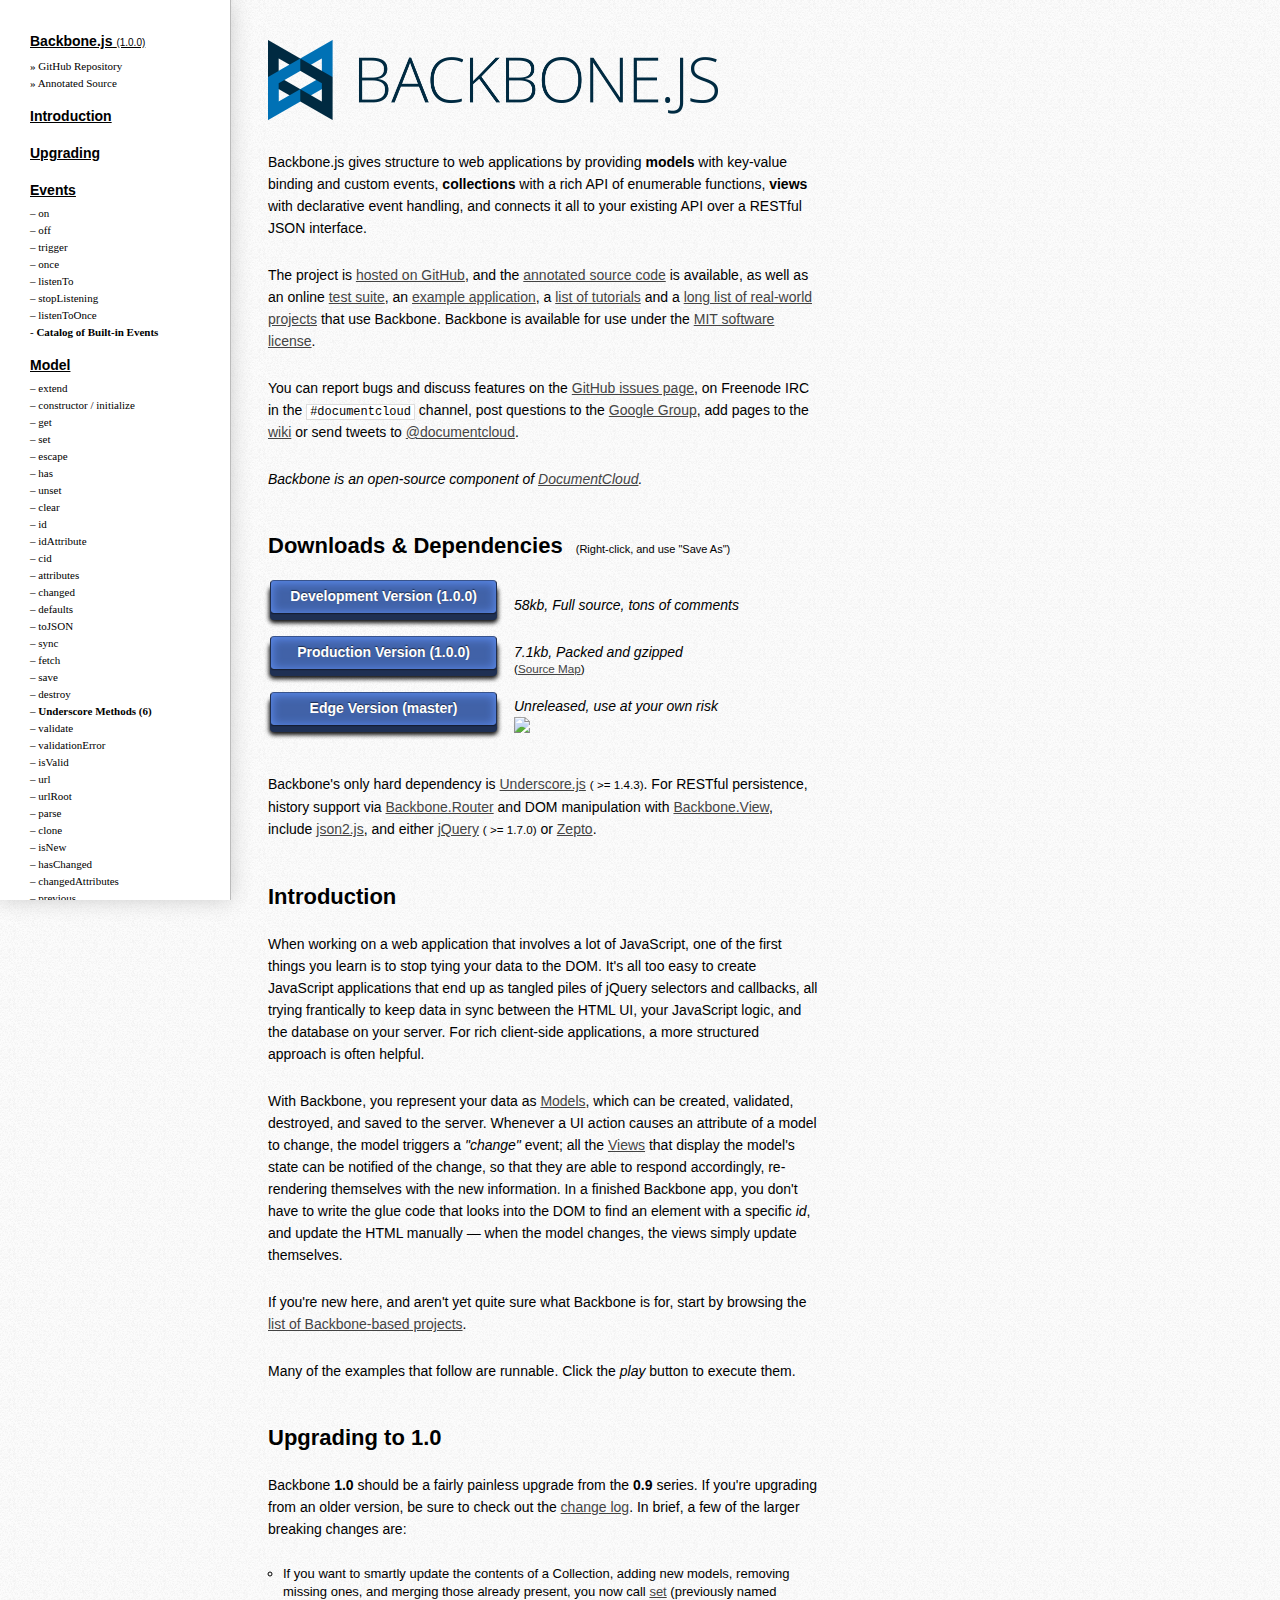
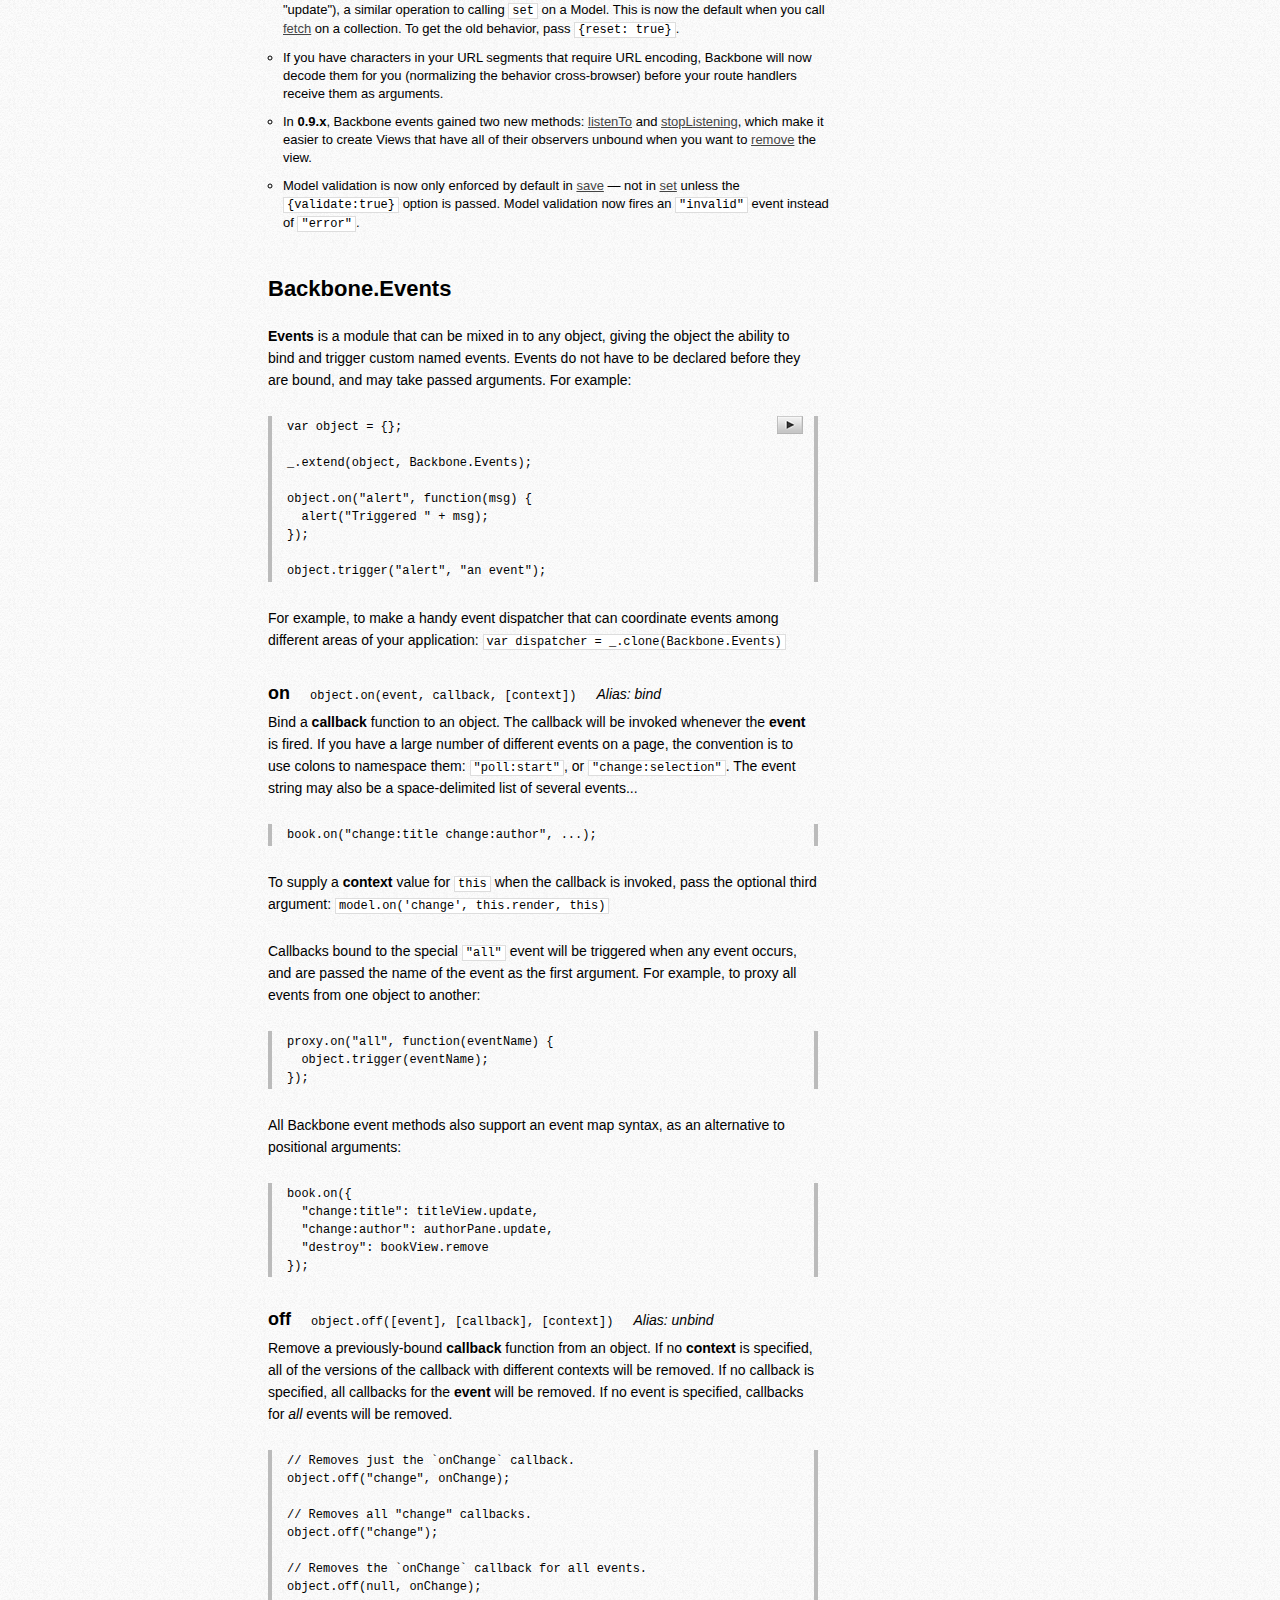
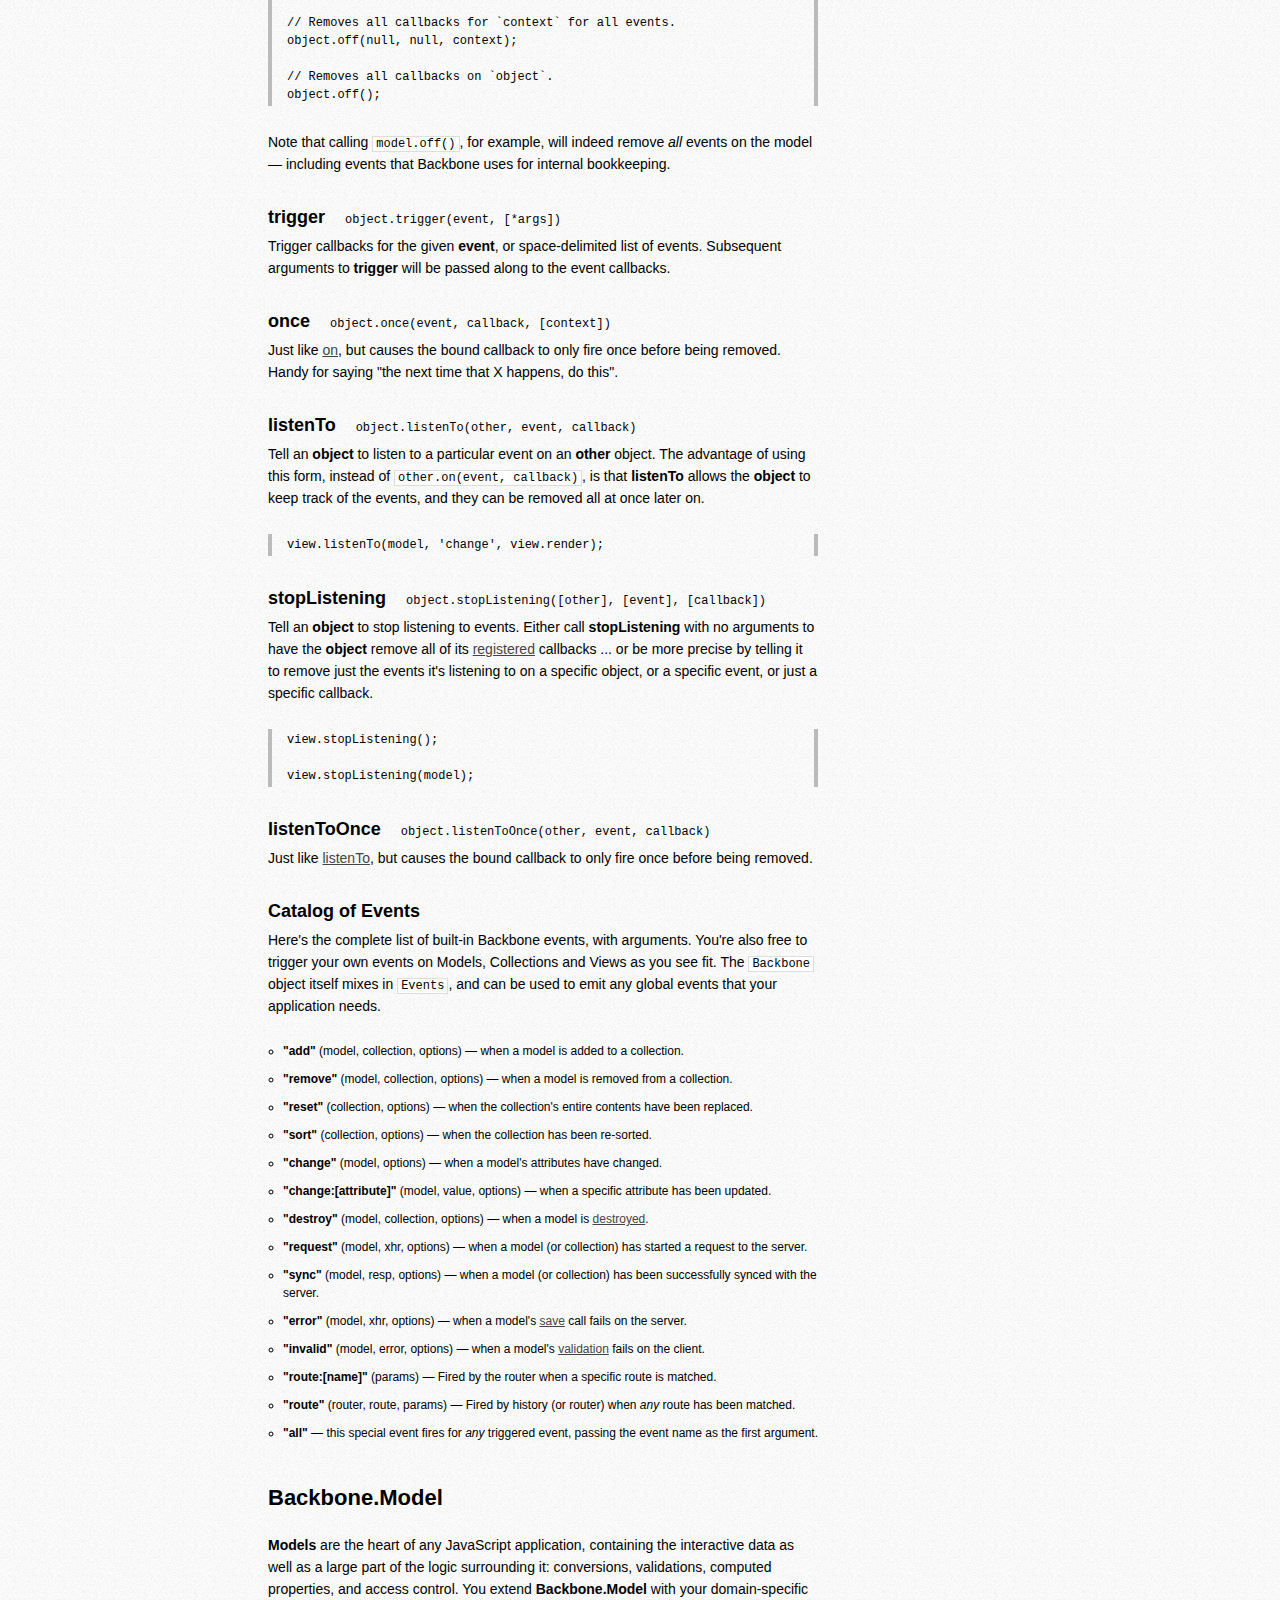
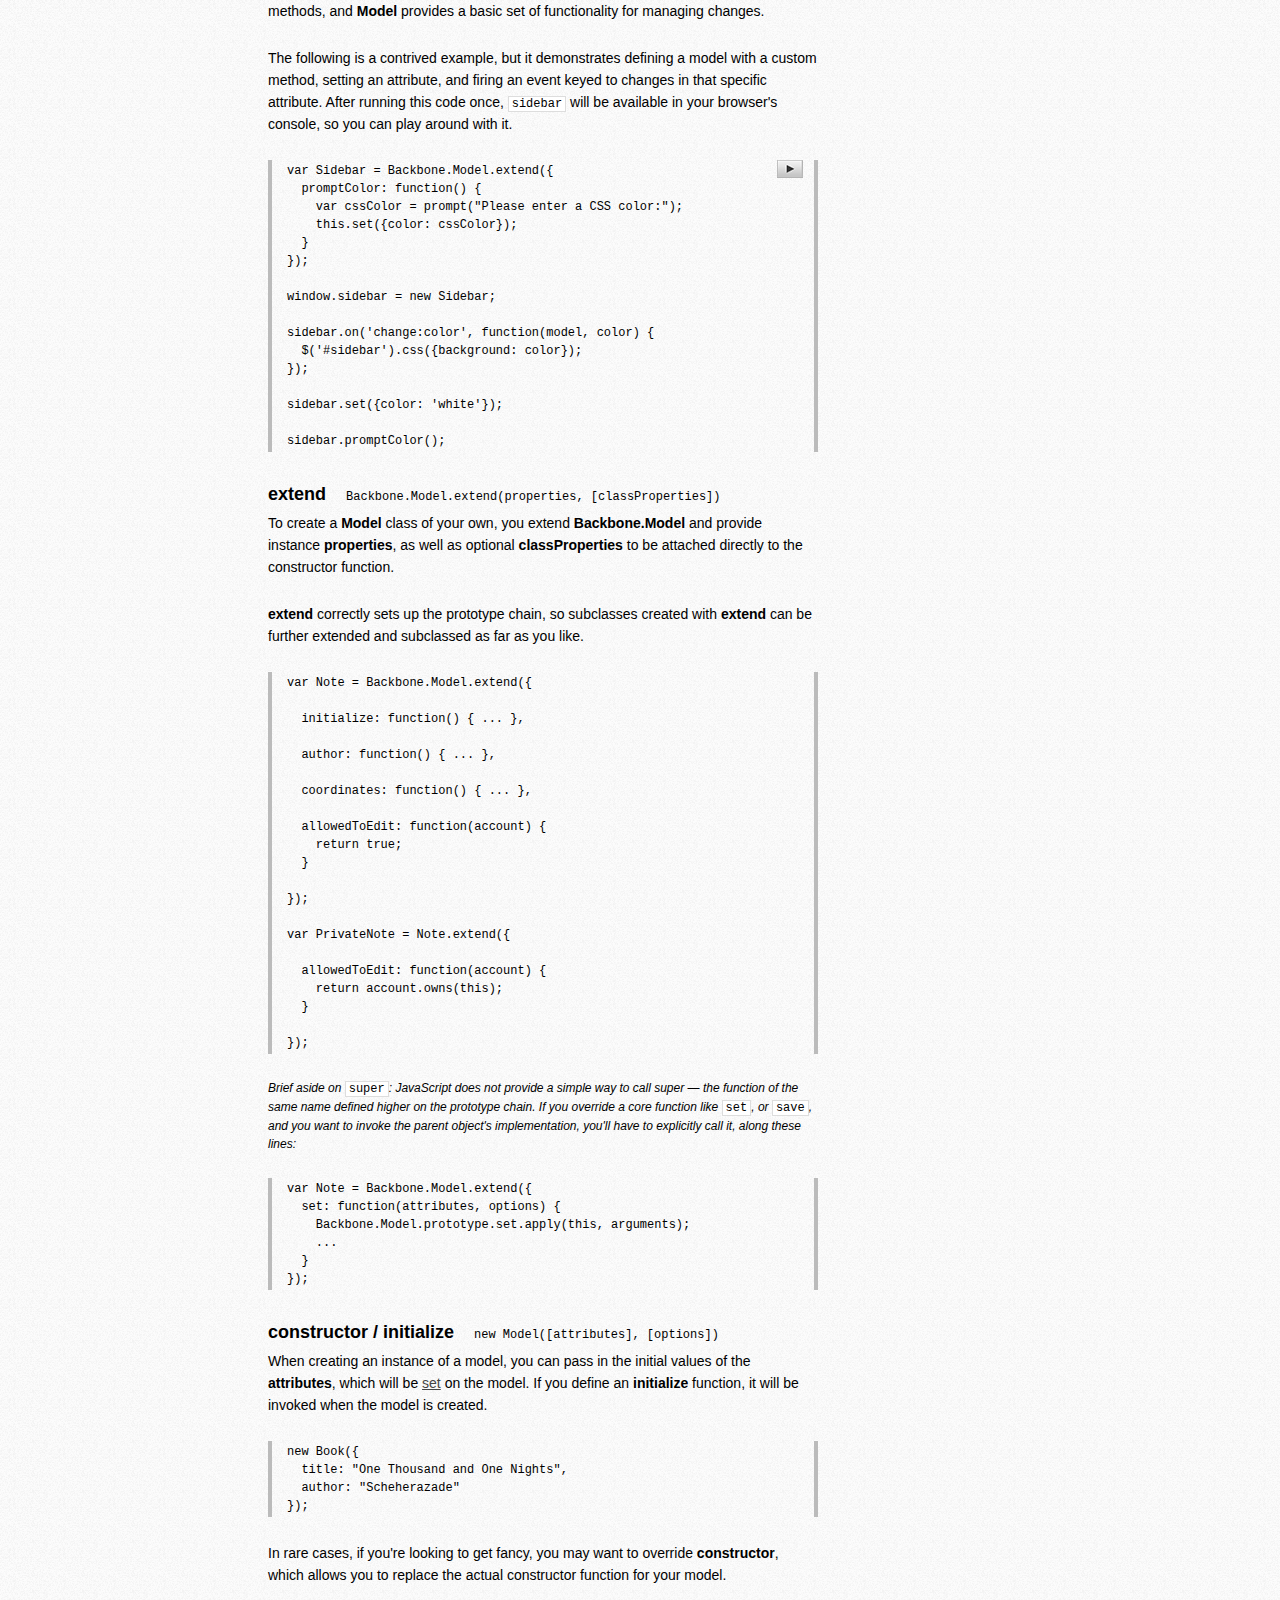
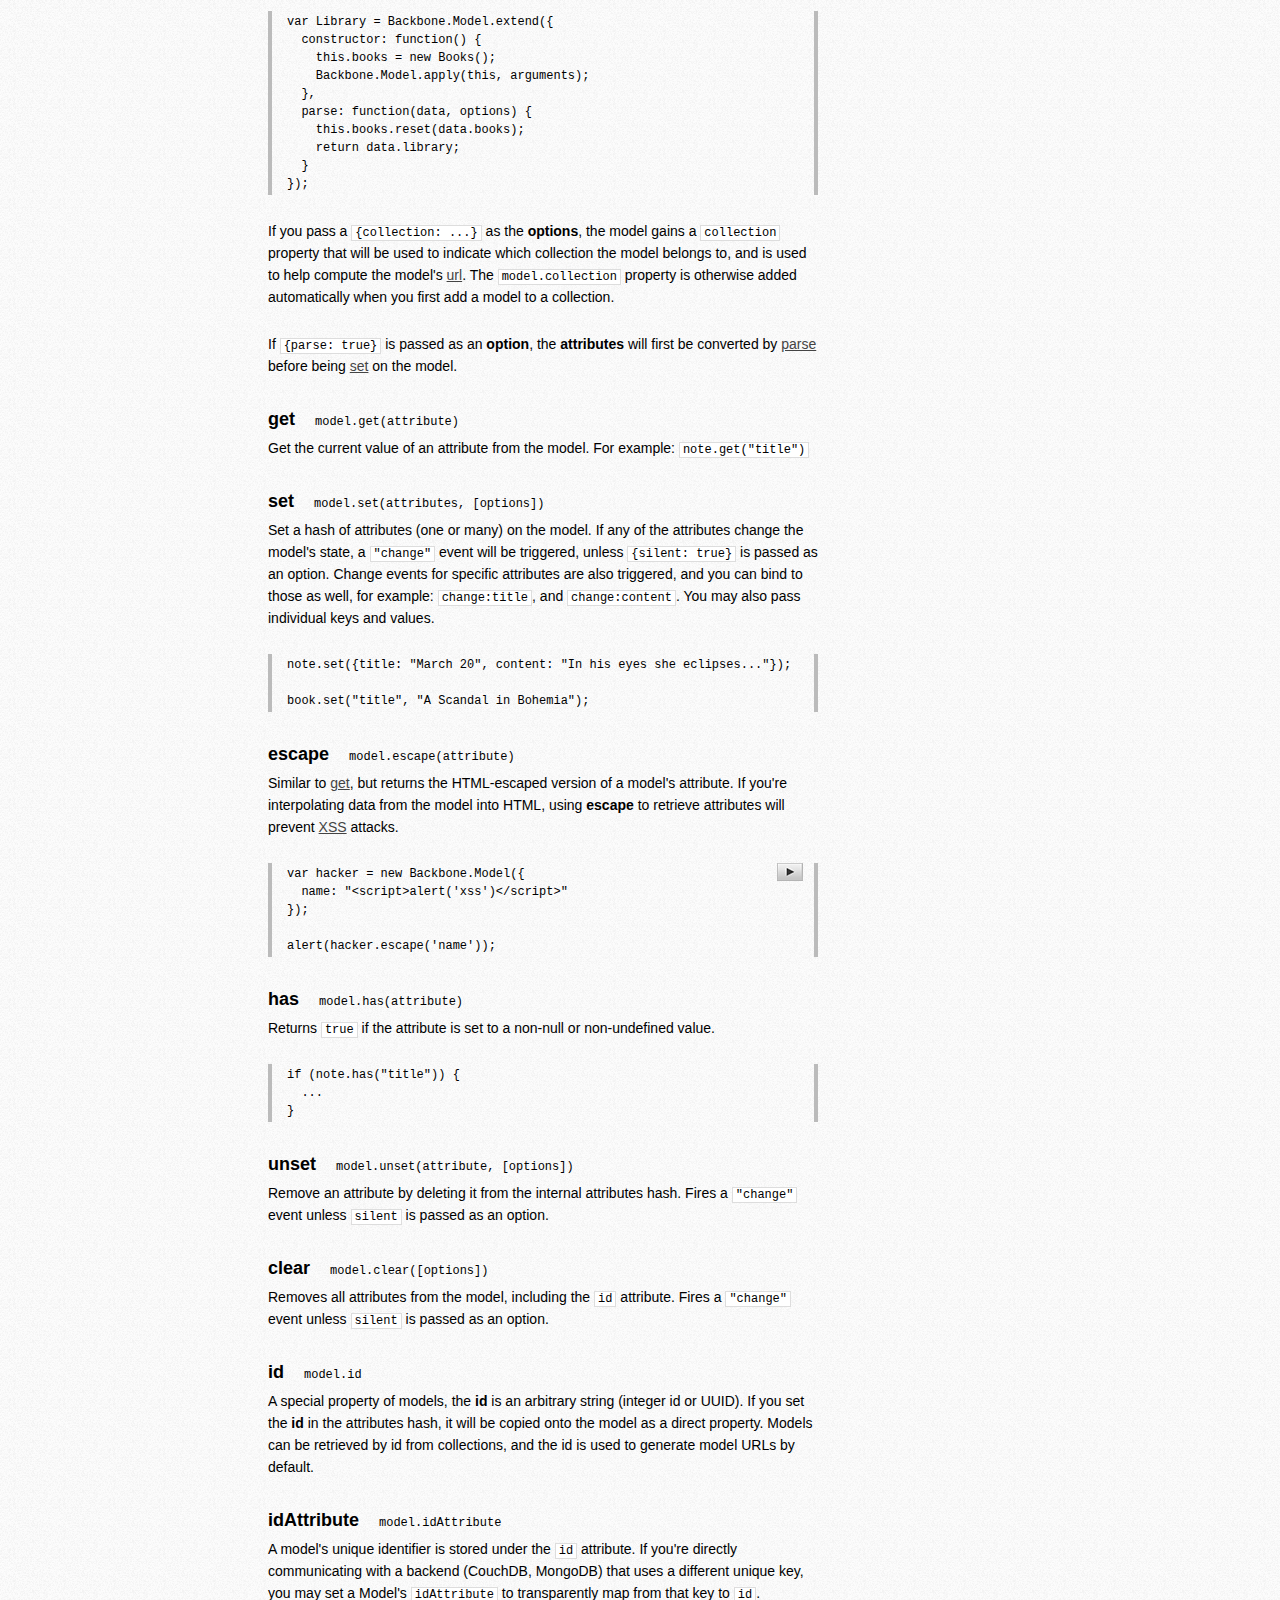
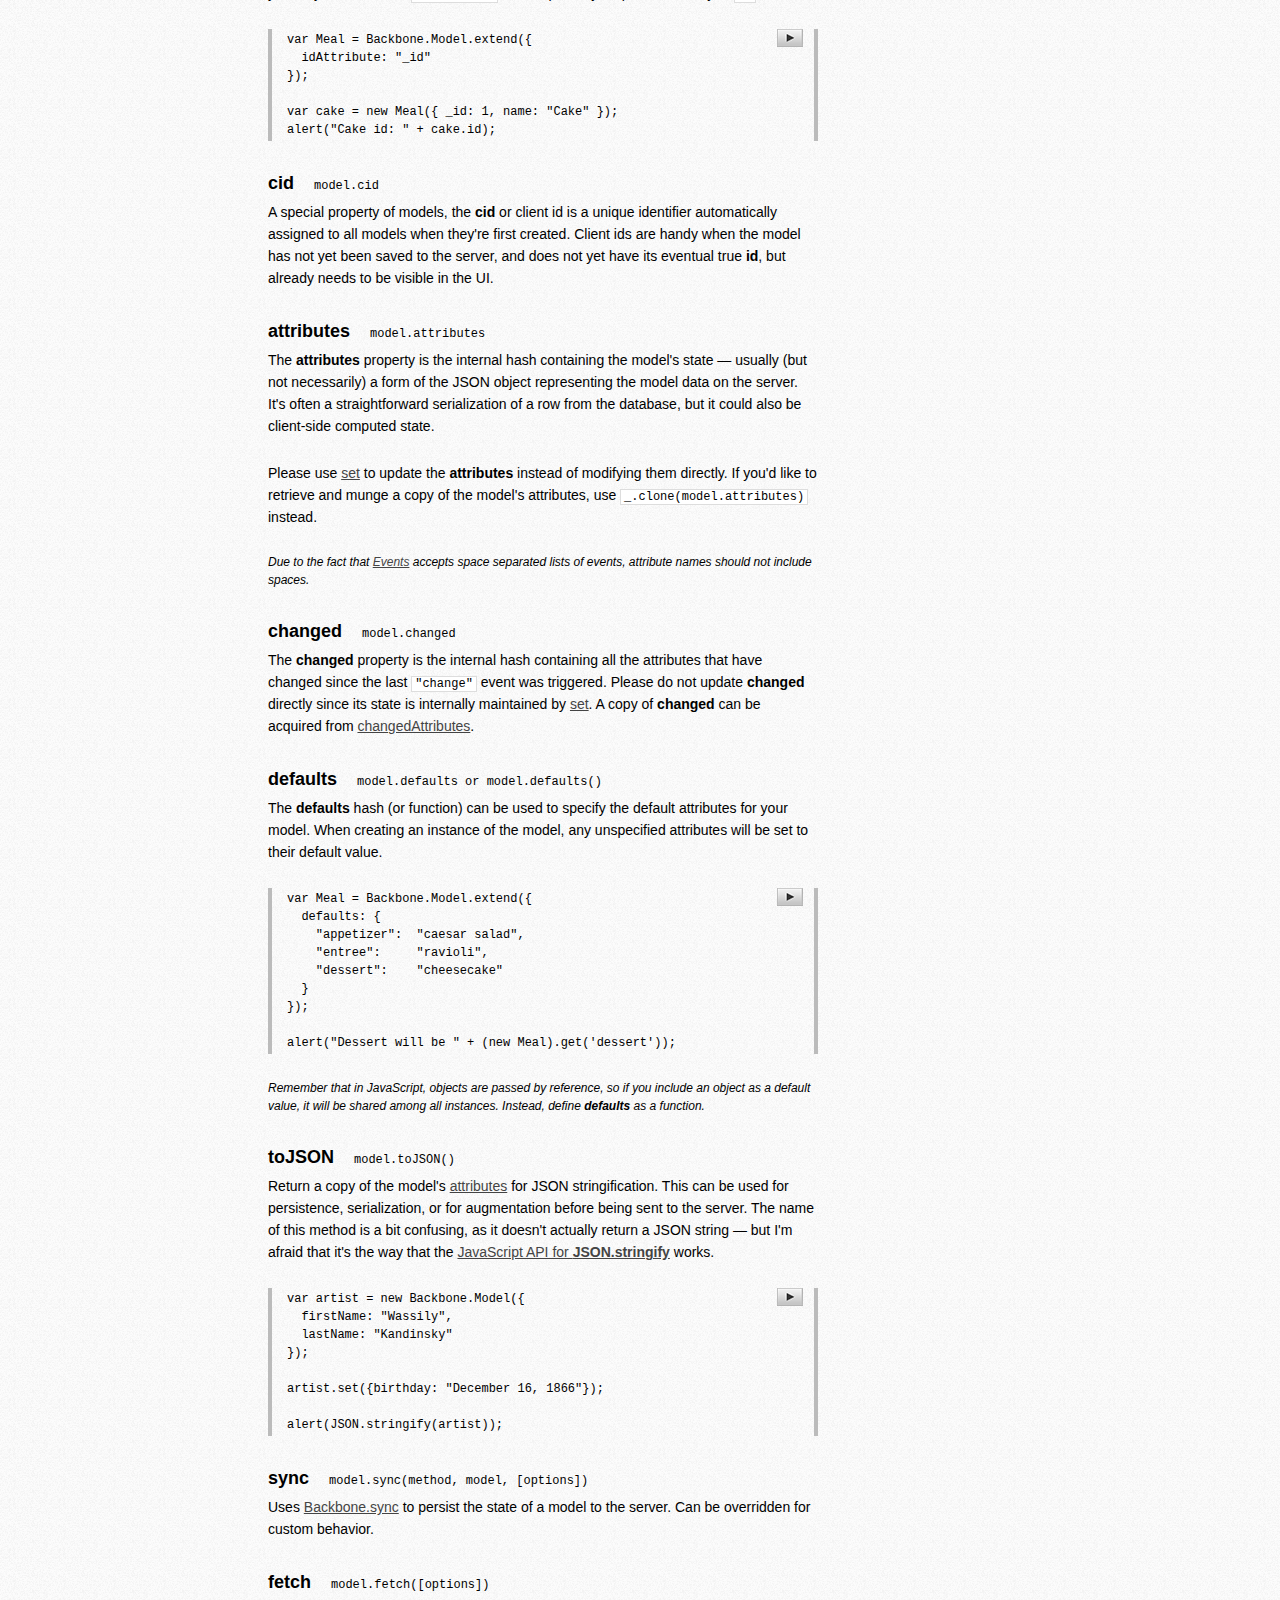
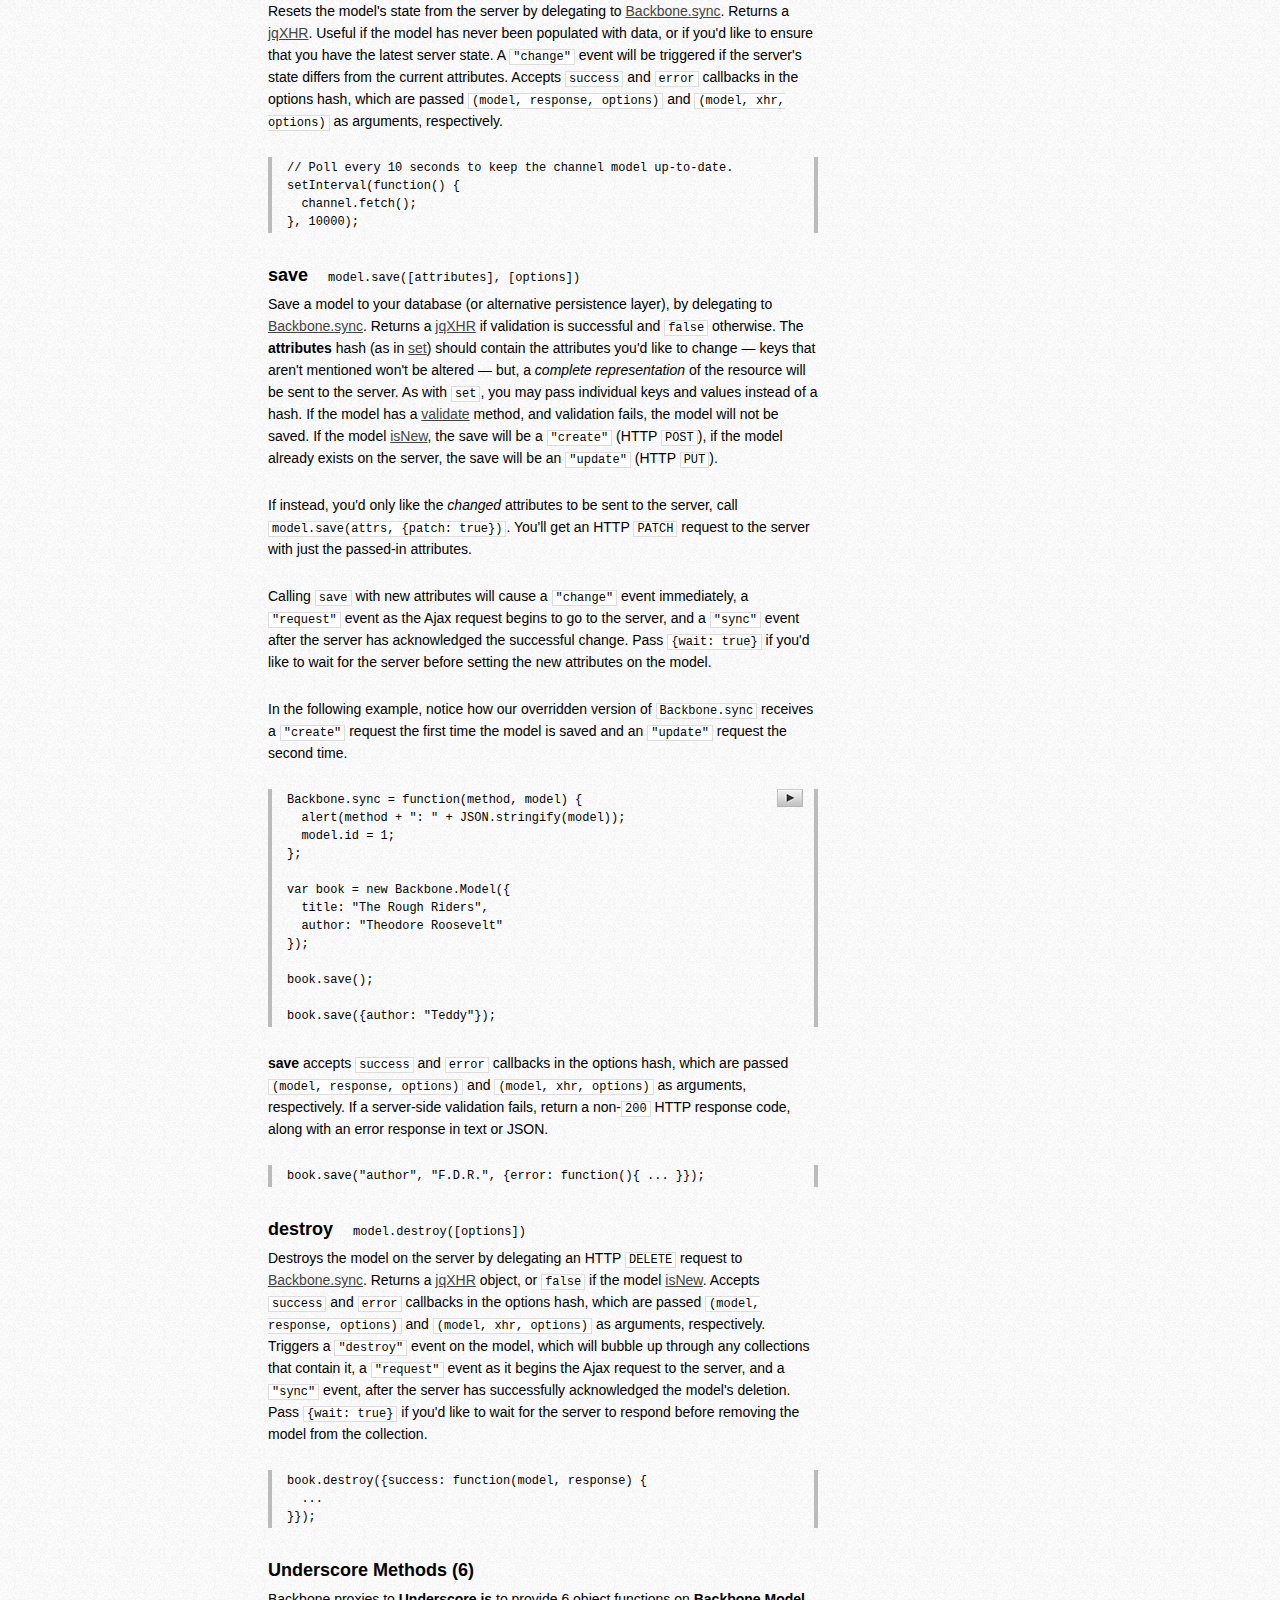
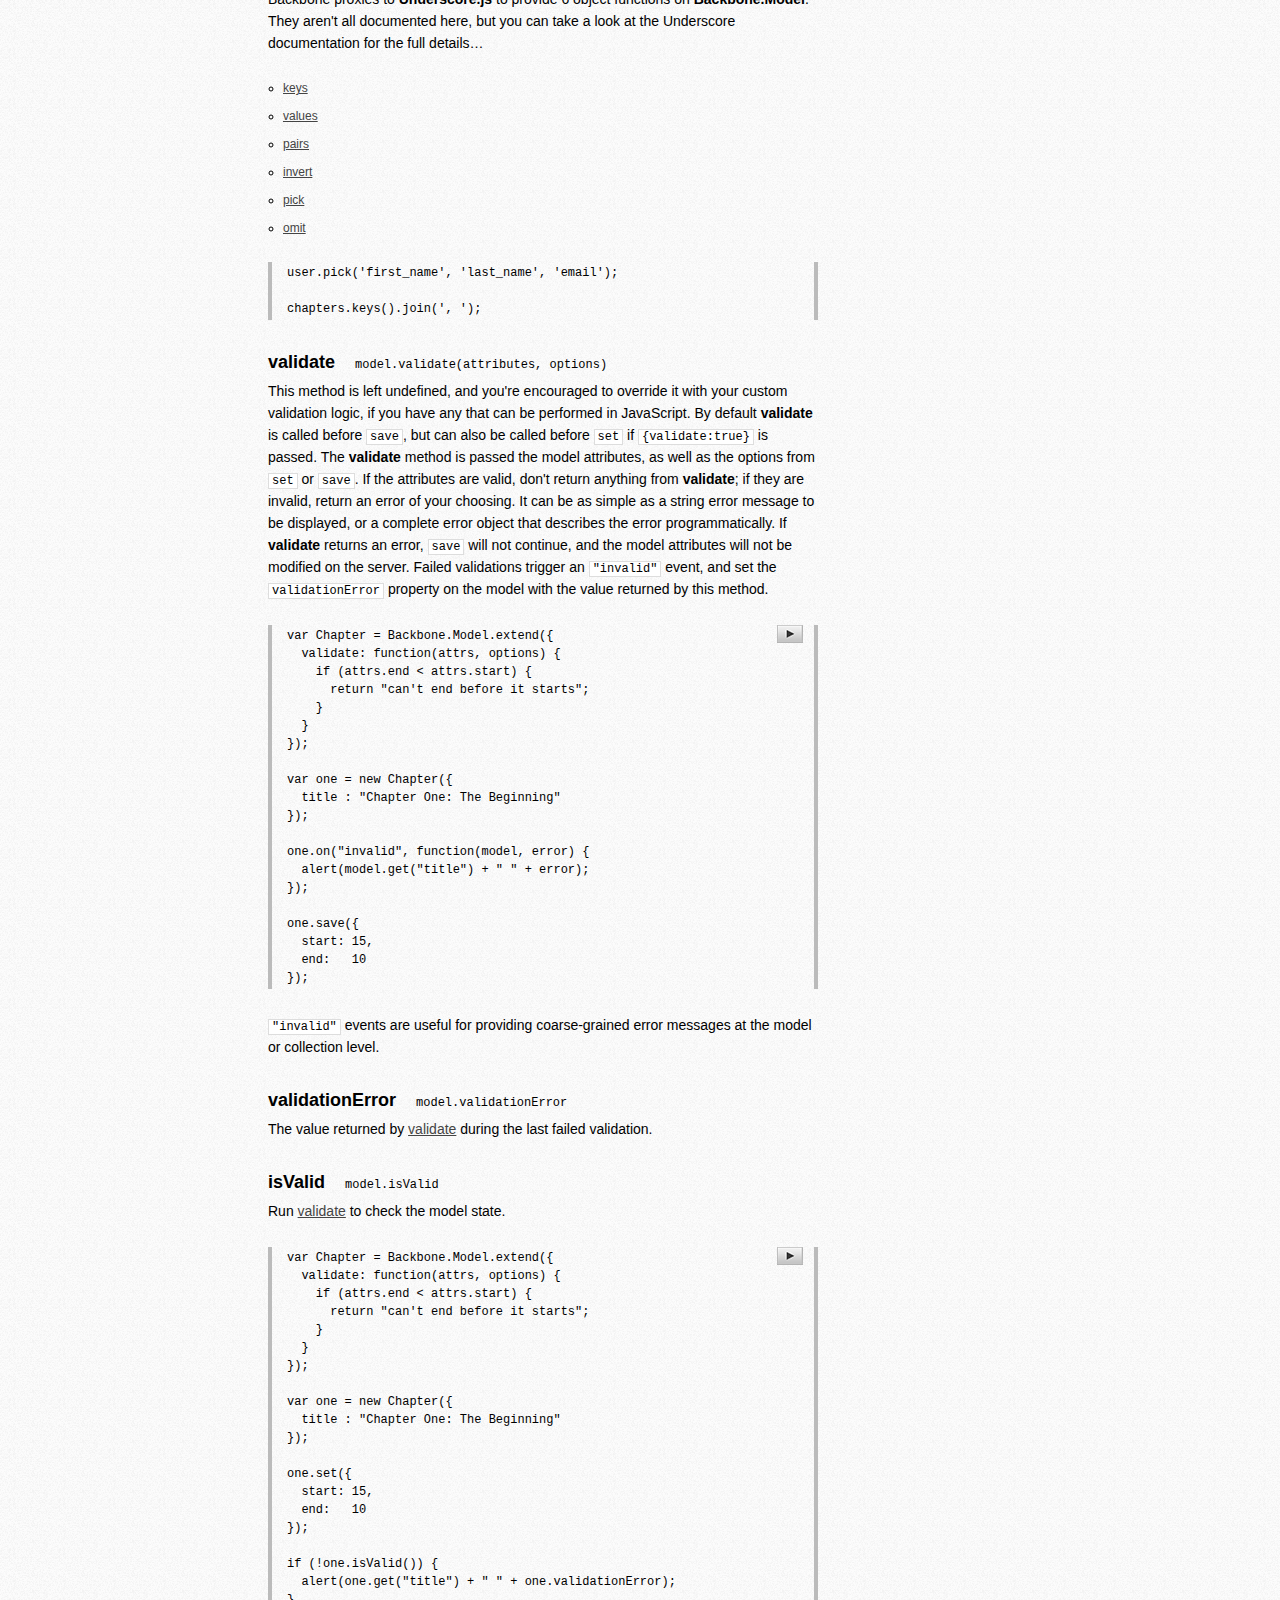
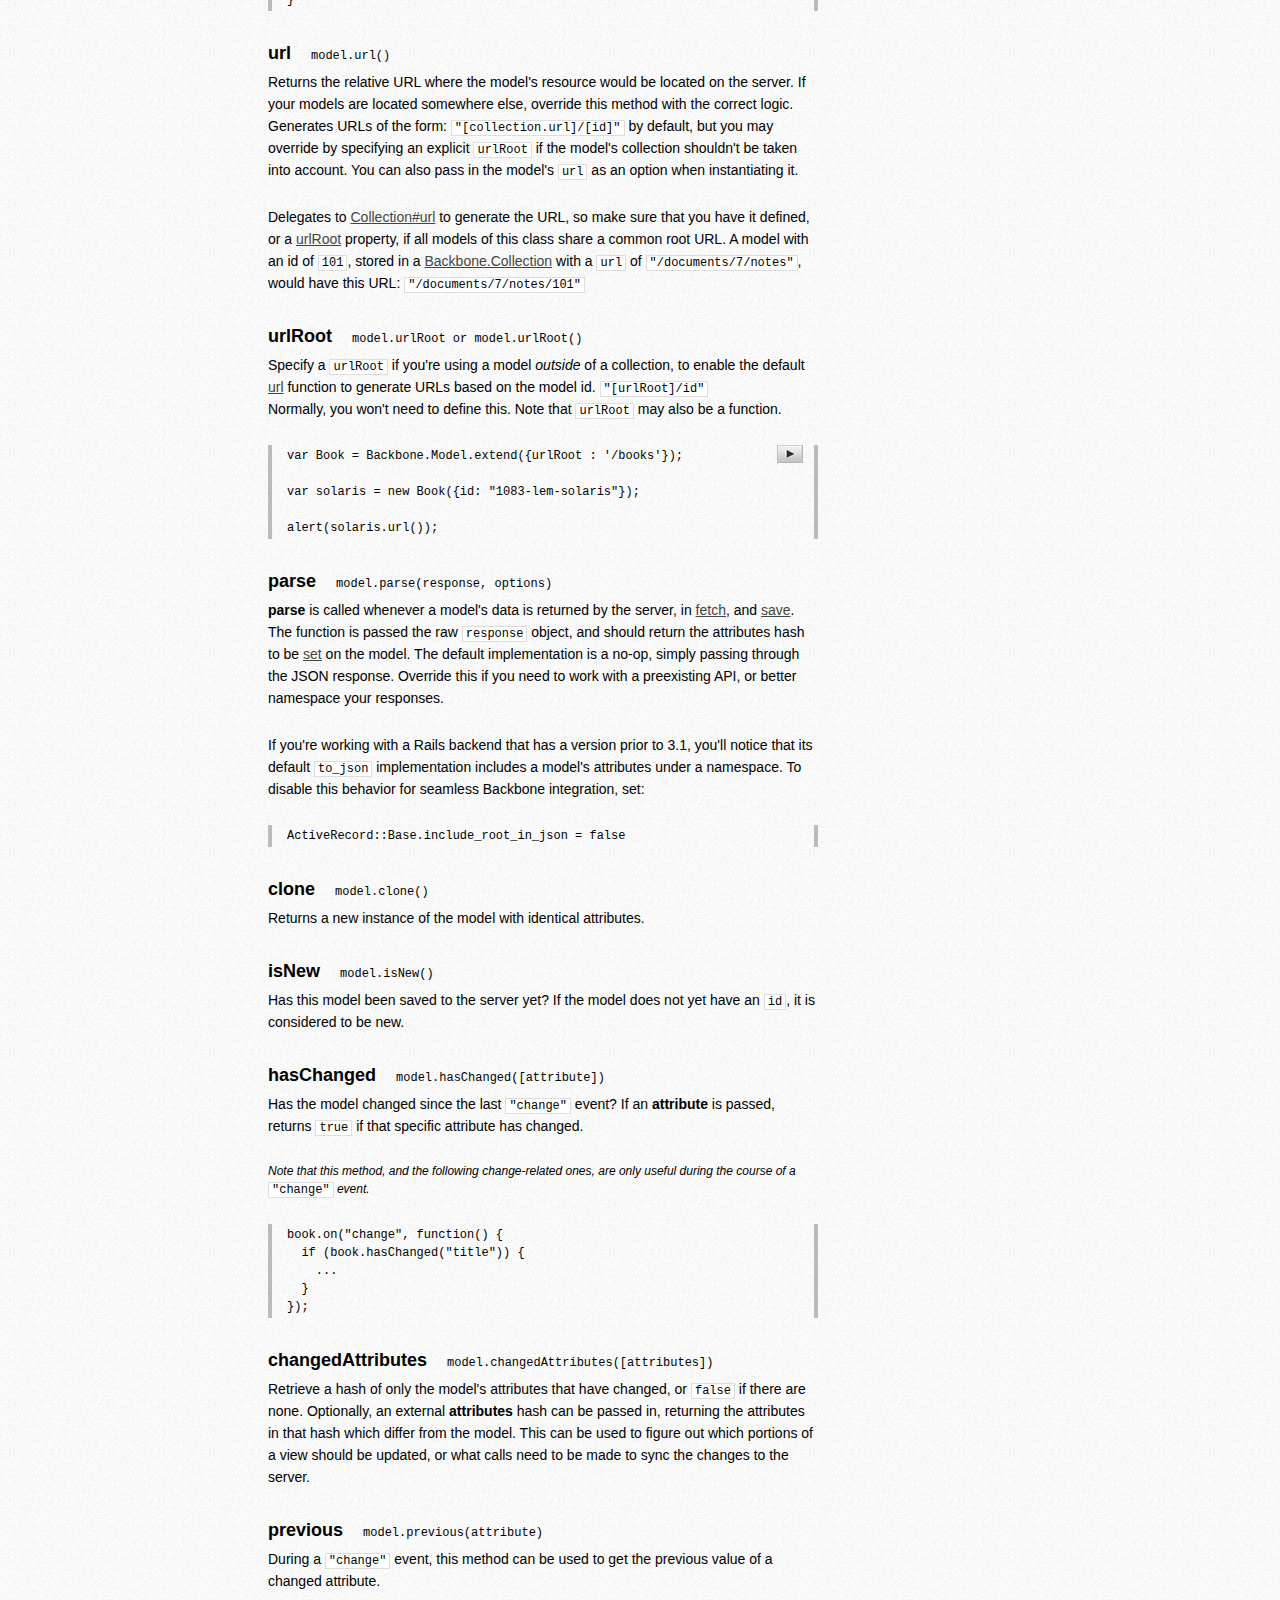
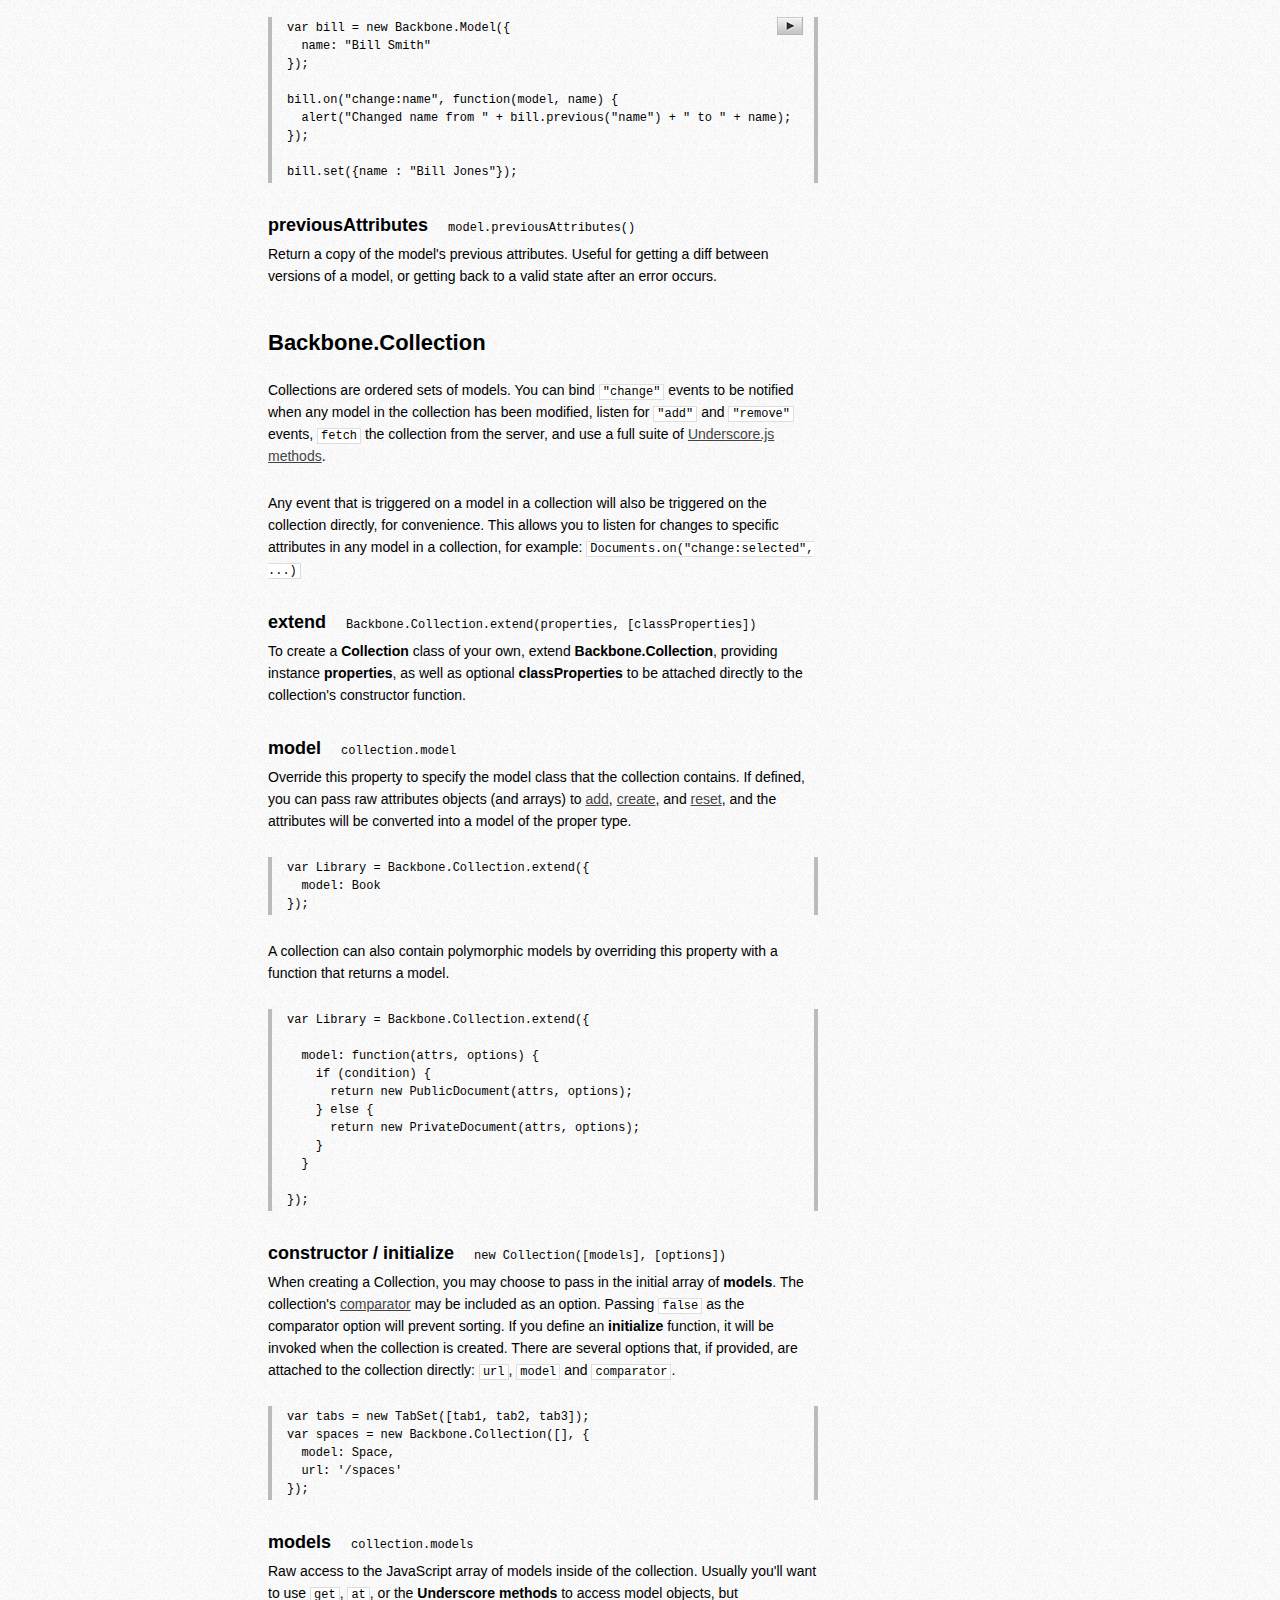
==== app/components/backbone/index.html @ e4bb9a80 "Switch to bower components. Upgrade to Bootstrap 3, need to fix breaking changes." ====
<!DOCTYPE HTML>
<html>
<head>
  <meta http-equiv="content-type" content="text/html;charset=UTF-8" />
  <meta http-equiv="X-UA-Compatible" content="chrome=1" />
  <meta name="viewport" content="width=device-width">
  <link rel="canonical" href="http://backbonejs.org" />
  <link rel="icon" href="docs/images/favicon.ico" />
  <title>Backbone.js</title>
  <style>
    body {
      font-size: 14px;
      line-height: 22px;
      font-family: Helvetica Neue, Helvetica, Arial;
      background: #f4f4f4 url(docs/images/background.png);
    }
    .interface {
      font-family: "Lucida Grande", "Lucida Sans Unicode", Helvetica, Arial, sans-serif !important;
    }
    div#sidebar {
      background: #fff;
      position: fixed;
      z-index: 10;
      top: 0; left: 0; bottom: 0;
      width: 200px;
      overflow-y: auto;
      overflow-x: hidden;
      -webkit-overflow-scrolling: touch;
      padding: 15px 0 30px 30px;
      border-right: 1px solid #bbb;
      box-shadow: 0 0 20px #ccc; -webkit-box-shadow: 0 0 20px #ccc; -moz-box-shadow: 0 0 20px #ccc;
    }
      a.toc_title, a.toc_title:visited {
        display: block;
        color: black;
        font-weight: bold;
        margin-top: 15px;
      }
        a.toc_title:hover {
          text-decoration: underline;
        }
        #sidebar .version {
          font-size: 10px;
          font-weight: normal;
        }
      ul.toc_section {
        font-size: 11px;
        line-height: 14px;
        margin: 5px 0 0 0;
        padding-left: 0px;
        list-style-type: none;
        font-family: Lucida Grande;
      }
        .toc_section li {
          cursor: pointer;
          margin: 0 0 3px 0;
        }
          .toc_section li a {
            text-decoration: none;
            color: black;
          }
            .toc_section li a:hover {
              text-decoration: underline;
            }
    div.container {
      position: relative;
      width: 550px;
      margin: 40px 0 50px 260px;
    }
    img#logo {
      width: 450px;
      height: 80px;
    }
    div.run {
      position: absolute;
      right: 15px;
      width: 26px; height: 18px;
      background: url('docs/images/arrows.png') no-repeat -26px 0;
    }
      div.run:active {
        background-position: -51px 0;
      }
    p, div.container ul {
      margin: 25px 0;
      width: 550px;
    }
      p.warning {
        font-size: 12px;
        line-height: 18px;
        font-style: italic;
      }
      div.container ul {
        list-style: circle;
        padding-left: 15px;
        font-size: 13px;
        line-height: 18px;
      }
        div.container ul li {
          margin-bottom: 10px;
        }
        div.container ul.small {
          font-size: 12px;
        }
    a, a:visited {
      color: #444;
    }
    a:active, a:hover {
      color: #000;
    }
    a.punch {
      display: inline-block;
      background: #4162a8;
      border-top: 1px solid #38538c;
      border-right: 1px solid #1f2d4d;
      border-bottom: 1px solid #151e33;
      border-left: 1px solid #1f2d4d;
      -webkit-border-radius: 4px;
      -moz-border-radius: 4px;
      -ms-border-radius: 4px;
      -o-border-radius: 4px;
      border-radius: 4px;
      -webkit-box-shadow: inset 0 1px 10px 1px #5c8bee, 0px 1px 0 #1d2c4d, 0 6px 0px #1f3053, 0 8px 4px 1px #111111;
      -moz-box-shadow: inset 0 1px 10px 1px #5c8bee, 0px 1px 0 #1d2c4d, 0 6px 0px #1f3053, 0 8px 4px 1px #111111;
      -ms-box-shadow: inset 0 1px 10px 1px #5c8bee, 0px 1px 0 #1d2c4d, 0 6px 0px #1f3053, 0 8px 4px 1px #111111;
      -o-box-shadow: inset 0 1px 10px 1px #5c8bee, 0px 1px 0 #1d2c4d, 0 6px 0px #1f3053, 0 8px 4px 1px #111111;
      box-shadow: inset 0 1px 10px 1px #5c8bee, 0px 1px 0 #1d2c4d, 0 6px 0px #1f3053, 0 8px 4px 1px #111111;
      color: #fff;
      font: bold 14px "helvetica neue", helvetica, arial, sans-serif;
      line-height: 1;
      margin-bottom: 15px;
      padding: 8px 0 10px 0;
      text-align: center;
      text-shadow: 0px -1px 1px #1e2d4d;
      text-decoration: none;
      width: 225px;
      -webkit-background-clip: padding-box; }
      a.punch:hover {
        -webkit-box-shadow: inset 0 0px 20px 1px #87adff, 0px 1px 0 #1d2c4d, 0 6px 0px #1f3053, 0 8px 4px 1px #111111;
        -moz-box-shadow: inset 0 0px 20px 1px #87adff, 0px 1px 0 #1d2c4d, 0 6px 0px #1f3053, 0 8px 4px 1px #111111;
        -ms-box-shadow: inset 0 0px 20px 1px #87adff, 0px 1px 0 #1d2c4d, 0 6px 0px #1f3053, 0 8px 4px 1px #111111;
        -o-box-shadow: inset 0 0px 20px 1px #87adff, 0px 1px 0 #1d2c4d, 0 6px 0px #1f3053, 0 8px 4px 1px #111111;
        box-shadow: inset 0 0px 20px 1px #87adff, 0px 1px 0 #1d2c4d, 0 6px 0px #1f3053, 0 8px 4px 1px #111111;
        cursor: pointer; }
      a.punch:active {
        -webkit-box-shadow: inset 0 1px 10px 1px #5c8bee, 0 1px 0 #1d2c4d, 0 2px 0 #1f3053, 0 4px 3px 0 #111111;
        -moz-box-shadow: inset 0 1px 10px 1px #5c8bee, 0 1px 0 #1d2c4d, 0 2px 0 #1f3053, 0 4px 3px 0 #111111;
        -ms-box-shadow: inset 0 1px 10px 1px #5c8bee, 0 1px 0 #1d2c4d, 0 2px 0 #1f3053, 0 4px 3px 0 #111111;
        -o-box-shadow: inset 0 1px 10px 1px #5c8bee, 0 1px 0 #1d2c4d, 0 2px 0 #1f3053, 0 4px 3px 0 #111111;
        box-shadow: inset 0 1px 10px 1px #5c8bee, 0 1px 0 #1d2c4d, 0 2px 0 #1f3053, 0 4px 3px 0 #111111;
        margin-top: 5px; margin-bottom: 10px }
    a img {
      border: 0;
    }
    a.travis-badge {
      display: block;
    }
    h1, h2, h3, h4, h5, h6 {
      padding-top: 20px;
    }
      h2 {
        font-size: 22px;
      }
    b.header {
      font-size: 18px;
      line-height: 35px;
    }
    span.alias {
      font-size: 14px;
      font-style: italic;
      margin-left: 20px;
    }
    table {
      margin: 15px 0 0; padding: 0;
    }
      tr, td {
        margin: 0; padding: 0;
      }
        td {
          padding: 0px 15px 5px 0;
        }
        table .rule {
          height: 1px;
          background: #ccc;
          margin: 5px 0;
        }
    code, pre, tt {
      font-family: Monaco, Consolas, "Lucida Console", monospace;
      font-size: 12px;
      line-height: 18px;
      font-style: normal;
    }
      tt {
        padding: 0px 3px;
        background: #fff;
        border: 1px solid #ddd;
        zoom: 1;
      }
      code {
        margin-left: 20px;
      }
      pre {
        font-size: 12px;
        padding: 2px 0 2px 15px;
        border: 4px solid #bbb; border-top: 0; border-bottom: 0;
        margin: 0px 0 25px;
      }
      img.example_image {
        margin: 0px auto;
      }
        img.example_retina {
          margin: 20px;
          box-shadow: 0 8px 15px rgba(0,0,0,0.4);
        }
    @media only screen and (-webkit-max-device-pixel-ratio: 1) and (max-width: 600px),
           only screen and (max--moz-device-pixel-ratio: 1) and (max-width: 600px) {
      div#sidebar {
        display: none;
      }
      img#logo {
        max-width: 450px;
        width: 100%;
        height: auto;
      }
      div.container {
        width: auto;
        margin-left: 15px;
        margin-right: 15px;
      }
        p, div.container ul {
          width: auto;
        }
    }
    @media only screen and (-webkit-min-device-pixel-ratio: 1.5) and (max-width: 640px),
          only screen and (-o-min-device-pixel-ratio: 3/2) and (max-width: 640px),
          only screen and (min-device-pixel-ratio: 1.5) and (max-width: 640px) {
      img {
        max-width: 100%;
        height: auto;
      }
      div#sidebar {
        -webkit-overflow-scrolling: initial;
        position: relative;
        width: 90%;
        height: 120px;
        left: 0;
        top: -7px;
        padding: 10px 0 10px 30px;
        border: 0;
      }
      img#logo {
        width: auto;
        height: auto;
      }
      div.container {
        margin: 0;
        width: 100%;
      }
      p, div.container ul {
        max-width: 98%;
        overflow-x: scroll;
      }
      table {
        position: relative;
      }
        tr:first-child td {
          padding-bottom: 25px;
        }
        td.text {
          line-height: 12px;
          padding: 0;
          position: absolute;
          left: 0;
          top: 48px;
        }
        tr:last-child td.text {
          top: 122px;
        }
      pre {
        overflow: scroll;
      }
    }
  </style>
</head>
<body>

  <div id="sidebar" class="interface">

    <a class="toc_title" href="#">
      Backbone.js <span class="version">(1.0.0)</span>
    </a>
    <ul class="toc_section">
      <li>&raquo; <a href="http://github.com/documentcloud/backbone">GitHub Repository</a></li>
      <li>&raquo; <a href="docs/backbone.html">Annotated Source</a></li>
    </ul>

    <a class="toc_title" href="#introduction">
      Introduction
    </a>

    <a class="toc_title" href="#upgrading">
      Upgrading
    </a>

    <a class="toc_title" href="#Events">
      Events
    </a>
    <ul class="toc_section">
      <li>– <a href="#Events-on">on</a></li>
      <li>– <a href="#Events-off">off</a></li>
      <li>– <a href="#Events-trigger">trigger</a></li>
      <li>– <a href="#Events-once">once</a></li>
      <li>– <a href="#Events-listenTo">listenTo</a></li>
      <li>– <a href="#Events-stopListening">stopListening</a></li>
      <li>– <a href="#Events-listenToOnce">listenToOnce</a></li>
      <li>- <a href="#Events-catalog"><b>Catalog of Built-in Events</b></a></li>
    </ul>

    <a class="toc_title" href="#Model">
      Model
    </a>
    <ul class="toc_section">
      <li>– <a href="#Model-extend">extend</a></li>
      <li>– <a href="#Model-constructor">constructor / initialize</a></li>
      <li>– <a href="#Model-get">get</a></li>
      <li>– <a href="#Model-set">set</a></li>
      <li>– <a href="#Model-escape">escape</a></li>
      <li>– <a href="#Model-has">has</a></li>
      <li>– <a href="#Model-unset">unset</a></li>
      <li>– <a href="#Model-clear">clear</a></li>
      <li>– <a href="#Model-id">id</a></li>
      <li>– <a href="#Model-idAttribute">idAttribute</a></li>
      <li>– <a href="#Model-cid">cid</a></li>
      <li>– <a href="#Model-attributes">attributes</a></li>
      <li>– <a href="#Model-changed">changed</a></li>
      <li>– <a href="#Model-defaults">defaults</a></li>
      <li>– <a href="#Model-toJSON">toJSON</a></li>
      <li>– <a href="#Model-sync">sync</a></li>
      <li>– <a href="#Model-fetch">fetch</a></li>
      <li>– <a href="#Model-save">save</a></li>
      <li>– <a href="#Model-destroy">destroy</a></li>
      <li>– <a href="#Model-Underscore-Methods"><b>Underscore Methods (6)</b></a></li>
      <li>– <a href="#Model-validate">validate</a></li>
      <li>– <a href="#Model-validationError">validationError</a></li>
      <li>– <a href="#Model-isValid">isValid</a></li>
      <li>– <a href="#Model-url">url</a></li>
      <li>– <a href="#Model-urlRoot">urlRoot</a></li>
      <li>– <a href="#Model-parse">parse</a></li>
      <li>– <a href="#Model-clone">clone</a></li>
      <li>– <a href="#Model-isNew">isNew</a></li>
      <li>– <a href="#Model-hasChanged">hasChanged</a></li>
      <li>– <a href="#Model-changedAttributes">changedAttributes</a></li>
      <li>– <a href="#Model-previous">previous</a></li>
      <li>– <a href="#Model-previousAttributes">previousAttributes</a></li>
    </ul>

    <a class="toc_title" href="#Collection">
      Collection
    </a>
    <ul class="toc_section">
      <li>– <a href="#Collection-extend">extend</a></li>
      <li>– <a href="#Collection-model">model</a></li>
      <li>– <a href="#Collection-constructor">constructor / initialize</a></li>
      <li>– <a href="#Collection-models">models</a></li>
      <li>– <a href="#Collection-toJSON">toJSON</a></li>
      <li>– <a href="#Collection-sync">sync</a></li>
      <li>– <a href="#Collection-Underscore-Methods"><b>Underscore Methods (28)</b></a></li>
      <li>– <a href="#Collection-add">add</a></li>
      <li>– <a href="#Collection-remove">remove</a></li>
      <li>– <a href="#Collection-reset">reset</a></li>
      <li>– <a href="#Collection-set">set</a></li>
      <li>– <a href="#Collection-get">get</a></li>
      <li>– <a href="#Collection-at">at</a></li>
      <li>– <a href="#Collection-push">push</a></li>
      <li>– <a href="#Collection-pop">pop</a></li>
      <li>– <a href="#Collection-unshift">unshift</a></li>
      <li>– <a href="#Collection-shift">shift</a></li>
      <li>– <a href="#Collection-slice">slice</a></li>
      <li>– <a href="#Collection-length">length</a></li>
      <li>– <a href="#Collection-comparator">comparator</a></li>
      <li>– <a href="#Collection-sort">sort</a></li>
      <li>– <a href="#Collection-pluck">pluck</a></li>
      <li>– <a href="#Collection-where">where</a></li>
      <li>– <a href="#Collection-findWhere">findWhere</a></li>
      <li>– <a href="#Collection-url">url</a></li>
      <li>– <a href="#Collection-parse">parse</a></li>
      <li>– <a href="#Collection-clone">clone</a></li>
      <li>– <a href="#Collection-fetch">fetch</a></li>
      <li>– <a href="#Collection-create">create</a></li>
    </ul>

    <a class="toc_title" href="#Router">
      Router
    </a>
    <ul class="toc_section">
      <li>– <a href="#Router-extend">extend</a></li>
      <li>– <a href="#Router-routes">routes</a></li>
      <li>– <a href="#Router-constructor">constructor / initialize</a></li>
      <li>– <a href="#Router-route">route</a></li>
      <li>– <a href="#Router-navigate">navigate</a></li>
    </ul>

    <a class="toc_title" href="#History">
      History
    </a>
    <ul class="toc_section">
      <li>– <a href="#History-start">start</a></li>
    </ul>

    <a class="toc_title" href="#Sync">
      Sync
    </a>
    <ul class="toc_section">
      <li>– <a href="#Sync">Backbone.sync</a></li>
      <li>– <a href="#Sync-ajax">Backbone.ajax</a></li>
      <li>– <a href="#Sync-emulateHTTP">Backbone.emulateHTTP</a></li>
      <li>– <a href="#Sync-emulateJSON">Backbone.emulateJSON</a></li>
    </ul>

    <a class="toc_title" href="#View">
      View
    </a>
    <ul class="toc_section">
      <li>– <a href="#View-extend">extend</a></li>
      <li>– <a href="#View-constructor">constructor / initialize</a></li>
      <li>– <a href="#View-el">el</a></li>
      <li>– <a href="#View-$el">$el</a></li>
      <li>– <a href="#View-setElement">setElement</a></li>
      <li>– <a href="#View-attributes">attributes</a></li>
      <li>– <a href="#View-dollar">$ (jQuery)</a></li>
      <li>– <a href="#View-render">render</a></li>
      <li>– <a href="#View-remove">remove</a></li>
      <li>– <a href="#View-delegateEvents">delegateEvents</a></li>
      <li>– <a href="#View-undelegateEvents">undelegateEvents</a></li>
    </ul>

    <a class="toc_title" href="#Utility">
      Utility
    </a>
    <ul class="toc_section">
      <li>– <a href="#Utility-Backbone-noConflict">Backbone.noConflict</a></li>
      <li>– <a href="#Utility-Backbone-$">Backbone.$</a></li>
    </ul>

    <a class="toc_title" href="#examples">
      Examples
    </a>
    <ul class="toc_section">
      <li>– <a href="#examples-todos">Todos</a></li>
      <li>– <a href="#examples-documentcloud">DocumentCloud</a></li>
      <li>– <a href="#examples-usa-today">USA Today</a></li>
      <li>– <a href="#examples-rdio">Rdio</a></li>
      <li>– <a href="#examples-linkedin">LinkedIn Mobile</a></li>
      <li>– <a href="#examples-hulu">Hulu</a></li>
      <li>– <a href="#examples-quartz">Quartz</a></li>
      <li>– <a href="#examples-flow">Flow</a></li>
      <li>– <a href="#examples-gilt">Gilt Groupe</a></li>
      <li>– <a href="#examples-newsblur">NewsBlur</a></li>
      <li>– <a href="#examples-wordpress">WordPress.com</a></li>
      <li>– <a href="#examples-foursquare">Foursquare</a></li>
      <li>– <a href="#examples-bitbucket">Bitbucket</a></li>
      <li>– <a href="#examples-disqus">Disqus</a></li>
      <li>– <a href="#examples-khan-academy">Khan Academy</a></li>
      <li>– <a href="#examples-do">Do</a></li>
      <li>– <a href="#examples-irccloud">IRCCloud</a></li>
      <li>– <a href="#examples-pitchfork">Pitchfork</a></li>
      <li>– <a href="#examples-spin">Spin</a></li>
      <li>– <a href="#examples-walmart">Walmart Mobile</a></li>
      <li>– <a href="#examples-groupon">Groupon Now!</a></li>
      <li>– <a href="#examples-basecamp">Basecamp</a></li>
      <li>– <a href="#examples-slavery-footprint">Slavery Footprint</a></li>
      <li>– <a href="#examples-stripe">Stripe</a></li>
      <li>– <a href="#examples-airbnb">Airbnb</a></li>
      <li>– <a href="#examples-diaspora">Diaspora</a></li>
      <li>– <a href="#examples-soundcloud">SoundCloud Mobile</a></li>
      <li>- <a href="#examples-artsy">Art.sy</a></li>
      <li>– <a href="#examples-pandora">Pandora</a></li>
      <li>– <a href="#examples-inkling">Inkling</a></li>
      <li>– <a href="#examples-code-school">Code School</a></li>
      <li>– <a href="#examples-cloudapp">CloudApp</a></li>
      <li>– <a href="#examples-seatgeek">SeatGeek</a></li>
      <li>– <a href="#examples-easel">Easel</a></li>
      <li>– <a href="#examples-prose">Prose</a></li>
      <li>- <a href="#examples-jolicloud">Jolicloud</a></li>
      <li>– <a href="#examples-battlefield">Battlefield Play4Free</a></li>
      <li>– <a href="#examples-syllabus">Syllabus</a></li>
      <li>– <a href="#examples-salon">Salon.io</a></li>
      <li>– <a href="#examples-tilemill">TileMill</a></li>
      <li>– <a href="#examples-blossom">Blossom</a></li>
      <li>– <a href="#examples-trello">Trello</a></li>
      <li>– <a href="#examples-tzigla">Tzigla</a></li>
    </ul>

    <a class="toc_title" href="#faq">
      F.A.Q.
    </a>
    <ul class="toc_section">
      <li>– <a href="#FAQ-why-backbone">Why Backbone?</a></li>
      <li>– <a href="#FAQ-tim-toady">More Than One Way To Do It</a></li>
      <li>– <a href="#FAQ-nested">Nested Models &amp; Collections</a></li>
      <li>– <a href="#FAQ-bootstrap">Loading Bootstrapped Models</a></li>
      <li>– <a href="#FAQ-extending">Extending Backbone</a></li>
      <li>– <a href="#FAQ-mvc">Traditional MVC</a></li>
      <li>– <a href="#FAQ-this">Binding "this"</a></li>
      <li>– <a href="#FAQ-rails">Working with Rails</a></li>
    </ul>

    <a class="toc_title" href="#changelog">
      Change Log
    </a>

  </div>

  <div class="container">

    <p>
      <img id="logo" src="docs/images/backbone.png" alt="Backbone.js" />
    </p>

    <p>
      Backbone.js gives structure to web applications
      by providing <b>models</b> with key-value binding and custom events,
      <b>collections</b> with a rich API of enumerable functions,
      <b>views</b> with declarative event handling, and connects it all to your
      existing API over a RESTful JSON interface.
    </p>

    <p>
      The project is <a href="http://github.com/documentcloud/backbone/">hosted on GitHub</a>,
      and the <a href="docs/backbone.html">annotated source code</a> is available,
      as well as an online <a href="test/">test suite</a>,
      an <a href="examples/todos/index.html">example application</a>,
      a <a href="https://github.com/documentcloud/backbone/wiki/Tutorials%2C-blog-posts-and-example-sites">list of tutorials</a>
      and a <a href="#examples">long list of real-world projects</a> that use Backbone.
      Backbone is available for use under the <a href="http://github.com/documentcloud/backbone/blob/master/LICENSE">MIT software license</a>.
    </p>

    <p>
      You can report bugs and discuss features on the
      <a href="http://github.com/documentcloud/backbone/issues">GitHub issues page</a>,
      on Freenode IRC in the <tt>#documentcloud</tt> channel, post questions to the
      <a href="https://groups.google.com/forum/#!forum/backbonejs">Google Group</a>,
      add pages to the <a href="https://github.com/documentcloud/backbone/wiki">wiki</a>
      or send tweets to <a href="http://twitter.com/documentcloud">@documentcloud</a>.
    </p>

    <p>
      <i>
        Backbone is an open-source component of
        <a href="http://documentcloud.org/">DocumentCloud</a>.
      </i>
    </p>

    <h2 id="downloads">
      Downloads &amp; Dependencies
      <span style="padding-left: 7px; font-size:11px; font-weight: normal;" class="interface">(Right-click, and use "Save As")</span>
    </h2>

    <table>
      <tr>
        <td><a class="punch" href="backbone.js">Development Version (1.0.0)</a></td>
        <td class="text"><i>58kb, Full source, tons of comments</i></td>
      </tr>
      <tr>
        <td><a class="punch" href="backbone-min.js">Production Version (1.0.0)</a></td>
        <td class="text" style="line-height: 16px;">
          <i>7.1kb, Packed and gzipped</i><br />
          <small>(<a href="backbone-min.map">Source Map</a>)</small>
        </td>
      </tr>
      <tr>
        <td><a class="punch" href="https://raw.github.com/documentcloud/backbone/master/backbone.js">Edge Version (master)</a></td>
        <td>
          <i>Unreleased, use at your own risk</i>
          <a class="travis-badge" href="https://travis-ci.org/documentcloud/backbone">
            <img src="https://travis-ci.org/documentcloud/backbone.png" />
          </a>
        </td>
      </tr>
    </table>

    <p>
      Backbone's only hard dependency is
      <a href="http://underscorejs.org/">Underscore.js</a> <small>( >= 1.4.3)</small>.
      For RESTful persistence, history support via <a href="#Router">Backbone.Router</a>
      and DOM manipulation with <a href="#View">Backbone.View</a>, include
      <a href="https://github.com/douglascrockford/JSON-js">json2.js</a>, and either
      <a href="http://jquery.com">jQuery</a> <small>( >= 1.7.0)</small> or
      <a href="http://zeptojs.com/">Zepto</a>.
    </p>

    <h2 id="introduction">Introduction</h2>

    <p>
      When working on a web application that involves a lot of JavaScript, one
      of the first things you learn is to stop tying your data to the DOM. It's all
      too easy to create JavaScript applications that end up as tangled piles of
      jQuery selectors and callbacks, all trying frantically to keep data in
      sync between the HTML UI, your JavaScript logic, and the database on your
      server. For rich client-side applications, a more structured approach
      is often helpful.
    </p>

    <p>
      With Backbone, you represent your data as
      <a href="#Model">Models</a>, which can be created, validated, destroyed,
      and saved to the server. Whenever a UI action causes an attribute of
      a model to change, the model triggers a <i>"change"</i> event; all
      the <a href="#View">Views</a> that display the model's state can be notified of the
      change, so that they are able to respond accordingly, re-rendering themselves with
      the new information. In a finished Backbone app, you don't have to write the glue
      code that looks into the DOM to find an element with a specific <i>id</i>,
      and update the HTML manually
      &mdash; when the model changes, the views simply update themselves.
    </p>

    <p>
      If you're new here, and aren't yet quite sure what Backbone is for, start by
      browsing the <a href="#examples">list of Backbone-based projects</a>.
    </p>

    <p>
      Many of the examples that follow are runnable. Click the <i>play</i> button
      to execute them.
    </p>

    <h2 id="upgrading">Upgrading to 1.0</h2>

    <p>
      Backbone <b>1.0</b> should be a fairly painless upgrade from the <b>0.9</b>
      series. If you're upgrading from an older version, be sure to check out the
      <a href="#changelog">change log</a>. In brief, a few of the larger breaking
      changes are:
    </p>

    <ul>
      <li>
        If you want to smartly update the contents of a Collection,
        adding new models, removing missing ones, and merging those already present,
        you now call <a href="#Collection-set">set</a> (previously named "update"),
        a similar operation to calling <tt>set</tt> on a Model. This is now the
        default when you call <a href="#Collection-fetch">fetch</a> on a collection.
        To get the old behavior, pass <tt>{reset: true}</tt>.
      </li>
      <li>
        If you have characters in your URL segments that require URL encoding,
        Backbone will now decode them for you (normalizing the behavior
        cross-browser) before your route handlers receive them as arguments.
      </li>
      <li>
        In <b>0.9.x</b>, Backbone events gained two new methods:
        <a href="#Events-listenTo">listenTo</a> and
        <a href="#Events-stopListening">stopListening</a>, which make it easier
        to create Views that have all of their observers unbound when you
        want to <a href="#View-remove">remove</a> the view.
      </li>
      <li>
        Model validation is now only enforced by default in
        <a href="#Model-save">save</a> &mdash; not in
        <a href="#Model-set">set</a> unless the <tt>{validate:true}</tt>
        option is passed. Model validation now fires an <tt>"invalid"</tt> event instead of
        <tt>"error"</tt>.
      </li>
    </ul>

    <h2 id="Events">Backbone.Events</h2>

    <p>
      <b>Events</b> is a module that can be mixed in to any object, giving the
      object the ability to bind and trigger custom named events. Events do not
      have to be declared before they are bound, and may take passed arguments.
      For example:
    </p>

<pre class="runnable">
var object = {};

_.extend(object, Backbone.Events);

object.on("alert", function(msg) {
  alert("Triggered " + msg);
});

object.trigger("alert", "an event");
</pre>

    <p>
      For example, to make a handy event dispatcher that can coordinate events
      among different areas of your application: <tt>var dispatcher = _.clone(Backbone.Events)</tt>
    </p>

    <p id="Events-on">
      <b class="header">on</b><code>object.on(event, callback, [context])</code><span class="alias">Alias: bind</span>
      <br />
      Bind a <b>callback</b> function to an object. The callback will be invoked
      whenever the <b>event</b> is fired.
      If you have a large number of different events on a page, the convention is to use colons to
      namespace them: <tt>"poll:start"</tt>, or <tt>"change:selection"</tt>.
      The event string may also be a space-delimited list of several events...
    </p>

<pre>
book.on("change:title change:author", ...);
</pre>

    <p>
      To supply a <b>context</b> value for <tt>this</tt> when the callback is invoked,
      pass the optional third argument: <tt>model.on('change', this.render, this)</tt>
    </p>

    <p>
      Callbacks bound to the special
      <tt>"all"</tt> event will be triggered when any event occurs, and are passed
      the name of the event as the first argument. For example, to proxy all events
      from one object to another:
    </p>

<pre>
proxy.on("all", function(eventName) {
  object.trigger(eventName);
});
</pre>

    <p>
      All Backbone event methods also support an event map syntax, as an alternative
      to positional arguments:
    </p>

<pre>
book.on({
  "change:title": titleView.update,
  "change:author": authorPane.update,
  "destroy": bookView.remove
});
</pre>

    <p id="Events-off">
      <b class="header">off</b><code>object.off([event], [callback], [context])</code><span class="alias">Alias: unbind</span>
      <br />
      Remove a previously-bound <b>callback</b> function from an object. If no
      <b>context</b> is specified, all of the versions of the callback with
      different contexts will be removed. If no
      callback is specified, all callbacks for the <b>event</b> will be
      removed. If no event is specified, callbacks for <i>all</i> events
      will be removed.
    </p>

<pre>
// Removes just the `onChange` callback.
object.off("change", onChange);

// Removes all "change" callbacks.
object.off("change");

// Removes the `onChange` callback for all events.
object.off(null, onChange);

// Removes all callbacks for `context` for all events.
object.off(null, null, context);

// Removes all callbacks on `object`.
object.off();
</pre>

    <p>
      Note that calling <tt>model.off()</tt>, for example, will indeed remove <i>all</i> events
      on the model &mdash; including events that Backbone uses for internal bookkeeping.
    </p>

    <p id="Events-trigger">
      <b class="header">trigger</b><code>object.trigger(event, [*args])</code>
      <br />
      Trigger callbacks for the given <b>event</b>, or space-delimited list of events.
      Subsequent arguments to <b>trigger</b> will be passed along to the
      event callbacks.
    </p>

    <p id="Events-once">
      <b class="header">once</b><code>object.once(event, callback, [context])</code>
      <br />
      Just like <a href="#Events-on">on</a>, but causes the bound callback to only
      fire once before being removed. Handy for saying "the next time that X happens, do this".
    </p>

    <p id="Events-listenTo">
      <b class="header">listenTo</b><code>object.listenTo(other, event, callback)</code>
      <br />
      Tell an <b>object</b> to listen to a particular event on an <b>other</b> object.
      The advantage of using this form, instead of <tt>other.on(event, callback)</tt>,
      is that <b>listenTo</b> allows the <b>object</b> to keep track of the events,
      and they can be removed all at once later on.
    </p>

<pre>
view.listenTo(model, 'change', view.render);
</pre>

    <p id="Events-stopListening">
      <b class="header">stopListening</b><code>object.stopListening([other], [event], [callback])</code>
      <br />
      Tell an <b>object</b> to stop listening to events. Either call
      <b>stopListening</b> with no arguments to have the <b>object</b> remove
      all of its <a href="#Events-listenTo">registered</a> callbacks ... or be more
      precise by telling it to remove just the events it's listening to on a
      specific object, or a specific event, or just a specific callback.
    </p>

<pre>
view.stopListening();

view.stopListening(model);
</pre>

    <p id="Events-listenToOnce">
      <b class="header">listenToOnce</b><code>object.listenToOnce(other, event, callback)</code>
      <br />
      Just like <a href="#Events-listenTo">listenTo</a>, but causes the bound
      callback to only fire once before being removed.
    </p>

    <p id="Events-catalog">
      <b class="header">Catalog of Events</b>
      <br />
      Here's the complete list of built-in Backbone events, with arguments.
      You're also free to trigger your own events on Models, Collections and
      Views as you see fit. The <tt>Backbone</tt> object itself mixes in <tt>Events</tt>,
      and can be used to emit any global events that your application needs.
    </p>

    <ul class="small">
      <li><b>"add"</b> (model, collection, options) &mdash; when a model is added to a collection. </li>
      <li><b>"remove"</b> (model, collection, options) &mdash; when a model is removed from a collection. </li>
      <li><b>"reset"</b> (collection, options) &mdash; when the collection's entire contents have been replaced. </li>
      <li><b>"sort"</b> (collection, options) &mdash; when the collection has been re-sorted. </li>
      <li><b>"change"</b> (model, options) &mdash; when a model's attributes have changed. </li>
      <li><b>"change:[attribute]"</b> (model, value, options) &mdash; when a specific attribute has been updated. </li>
      <li><b>"destroy"</b> (model, collection, options) &mdash; when a model is <a href="#Model-destroy">destroyed</a>. </li>
      <li><b>"request"</b> (model, xhr, options) &mdash; when a model (or collection) has started a request to the server. </li>
      <li><b>"sync"</b> (model, resp, options) &mdash; when a model (or collection) has been successfully synced with the server. </li>
      <li><b>"error"</b> (model, xhr, options) &mdash; when a model's <a href="#Model-save">save</a> call fails on the server. </li>
      <li><b>"invalid"</b> (model, error, options) &mdash; when a model's <a href="#Model-validate">validation</a> fails on the client. </li>
      <li><b>"route:[name]"</b> (params) &mdash; Fired by the router when a specific route is matched.</li>
      <li><b>"route"</b> (router, route, params) &mdash; Fired by history (or router) when <i>any</i> route has been matched.</li>
      <li><b>"all"</b> &mdash; this special event fires for <i>any</i> triggered event, passing the event name as the first argument. </li>
    </ul>

    <h2 id="Model">Backbone.Model</h2>

    <p>
      <b>Models</b> are the heart of any JavaScript application, containing
      the interactive data as well as a large part of the logic surrounding it:
      conversions, validations, computed properties, and access control. You
      extend <b>Backbone.Model</b> with your domain-specific methods, and
      <b>Model</b> provides a basic set of functionality for managing changes.
    </p>

    <p>
      The following is a contrived example, but it demonstrates defining a model
      with a custom method, setting an attribute, and firing an event keyed
      to changes in that specific attribute.
      After running this code once, <tt>sidebar</tt> will be
      available in your browser's console, so you can play around with it.
    </p>

<pre class="runnable">
var Sidebar = Backbone.Model.extend({
  promptColor: function() {
    var cssColor = prompt("Please enter a CSS color:");
    this.set({color: cssColor});
  }
});

window.sidebar = new Sidebar;

sidebar.on('change:color', function(model, color) {
  $('#sidebar').css({background: color});
});

sidebar.set({color: 'white'});

sidebar.promptColor();
</pre>

    <p id="Model-extend">
      <b class="header">extend</b><code>Backbone.Model.extend(properties, [classProperties])</code>
      <br />
      To create a <b>Model</b> class of your own, you extend <b>Backbone.Model</b>
      and provide instance <b>properties</b>, as well as optional
      <b>classProperties</b> to be attached directly to the constructor function.
    </p>

    <p>
      <b>extend</b> correctly sets up the prototype chain, so subclasses created
      with <b>extend</b> can be further extended and subclassed as far as you like.
    </p>

<pre>
var Note = Backbone.Model.extend({

  initialize: function() { ... },

  author: function() { ... },

  coordinates: function() { ... },

  allowedToEdit: function(account) {
    return true;
  }

});

var PrivateNote = Note.extend({

  allowedToEdit: function(account) {
    return account.owns(this);
  }

});
</pre>

    <p class="warning">
        Brief aside on <tt>super</tt>: JavaScript does not provide
        a simple way to call super &mdash; the function of the same name defined
        higher on the prototype chain. If you override a core function like
        <tt>set</tt>, or <tt>save</tt>, and you want to invoke the
        parent object's implementation, you'll have to explicitly call it, along these lines:
    </p>

<pre>
var Note = Backbone.Model.extend({
  set: function(attributes, options) {
    Backbone.Model.prototype.set.apply(this, arguments);
    ...
  }
});
</pre>

    <p id="Model-constructor">
      <b class="header">constructor / initialize</b><code>new Model([attributes], [options])</code>
      <br />
      When creating an instance of a model, you can pass in the initial values
      of the <b>attributes</b>, which will be <a href="#Model-set">set</a> on the
      model. If you define an <b>initialize</b> function, it will be invoked when
      the model is created.
    </p>

<pre>
new Book({
  title: "One Thousand and One Nights",
  author: "Scheherazade"
});
</pre>

    <p>
      In rare cases, if you're looking to get fancy,
      you may want to override <b>constructor</b>, which allows
      you to replace the actual constructor function for your model.
    </p>

<pre>
var Library = Backbone.Model.extend({
  constructor: function() {
    this.books = new Books();
    Backbone.Model.apply(this, arguments);
  },
  parse: function(data, options) {
    this.books.reset(data.books);
    return data.library;
  }
});
</pre>

    <p>
      If you pass a <tt>{collection: ...}</tt> as the <b>options</b>, the model
      gains a <tt>collection</tt> property that will be used to indicate which
      collection the model belongs to, and is used to help compute the model's
      <a href="#Model-url">url</a>. The <tt>model.collection</tt> property is
      otherwise added automatically when you first add a model to a collection.
    </p>

    <p>
      If <tt>{parse: true}</tt> is passed as an <b>option</b>, the <b>attributes</b>
      will first be converted by <a href="#Model-parse">parse</a> before being
      <a href="#Model-set">set</a> on the model.
    </p>

    <p id="Model-get">
      <b class="header">get</b><code>model.get(attribute)</code>
      <br />
      Get the current value of an attribute from the model. For example:
      <tt>note.get("title")</tt>
    </p>

    <p id="Model-set">
      <b class="header">set</b><code>model.set(attributes, [options])</code>
      <br />
      Set a hash of attributes (one or many) on the model. If any of the attributes
      change the model's state, a <tt>"change"</tt> event will be triggered, unless
      <tt>{silent: true}</tt> is passed as an option. Change events for specific
      attributes are also triggered, and you can bind to those as well, for example:
      <tt>change:title</tt>, and <tt>change:content</tt>. You may also pass
      individual keys and values.
    </p>

<pre>
note.set({title: "March 20", content: "In his eyes she eclipses..."});

book.set("title", "A Scandal in Bohemia");
</pre>

    <p id="Model-escape">
      <b class="header">escape</b><code>model.escape(attribute)</code>
      <br />
      Similar to <a href="#Model-get">get</a>, but returns the HTML-escaped version
      of a model's attribute. If you're interpolating data from the model into
      HTML, using <b>escape</b> to retrieve attributes will prevent
      <a href="http://en.wikipedia.org/wiki/Cross-site_scripting">XSS</a> attacks.
    </p>

<pre class="runnable">
var hacker = new Backbone.Model({
  name: "&lt;script&gt;alert('xss')&lt;/script&gt;"
});

alert(hacker.escape('name'));
</pre>

    <p id="Model-has">
      <b class="header">has</b><code>model.has(attribute)</code>
      <br />
      Returns <tt>true</tt> if the attribute is set to a non-null or non-undefined
      value.
    </p>

<pre>
if (note.has("title")) {
  ...
}
</pre>

    <p id="Model-unset">
      <b class="header">unset</b><code>model.unset(attribute, [options])</code>
      <br />
      Remove an attribute by deleting it from the internal attributes hash.
      Fires a <tt>"change"</tt> event unless <tt>silent</tt> is passed as an option.
    </p>

    <p id="Model-clear">
      <b class="header">clear</b><code>model.clear([options])</code>
      <br />
      Removes all attributes from the model, including the <tt>id</tt> attribute. Fires a <tt>"change"</tt> event unless
      <tt>silent</tt> is passed as an option.
    </p>

    <p id="Model-id">
      <b class="header">id</b><code>model.id</code>
      <br />
      A special property of models, the <b>id</b> is an arbitrary string
      (integer id or UUID). If you set the <b>id</b> in the
      attributes hash, it will be copied onto the model as a direct property.
      Models can be retrieved by id from collections, and the id is used to generate
      model URLs by default.
    </p>

    <p id="Model-idAttribute">
      <b class="header">idAttribute</b><code>model.idAttribute</code>
      <br />
      A model's unique identifier is stored under the <tt>id</tt> attribute.
      If you're directly communicating with a backend (CouchDB, MongoDB) that uses
      a different unique key, you may set a Model's <tt>idAttribute</tt> to
      transparently map from that key to <tt>id</tt>.

<pre class="runnable">
var Meal = Backbone.Model.extend({
  idAttribute: "_id"
});

var cake = new Meal({ _id: 1, name: "Cake" });
alert("Cake id: " + cake.id);
</pre>
    </p>

    <p id="Model-cid">
      <b class="header">cid</b><code>model.cid</code>
      <br />
      A special property of models, the <b>cid</b> or client id is a unique identifier
      automatically assigned to all models when they're first created. Client ids
      are handy when the model has not yet been saved to the server, and does not
      yet have its eventual true <b>id</b>, but already needs to be visible in the UI.
    </p>

    <p id="Model-attributes">
      <b class="header">attributes</b><code>model.attributes</code>
      <br />
      The <b>attributes</b> property is the internal hash containing the model's
      state &mdash; usually (but not necessarily) a form of the JSON object
      representing the model data on the server. It's often a straightforward
      serialization of a row from the database, but it could also be client-side
      computed state.
    </p>

    <p>
      Please use <a href="#Model-set">set</a> to update the <b>attributes</b>
      instead of modifying them directly. If you'd like to retrieve and munge a
      copy of the model's attributes, use <tt>_.clone(model.attributes)</tt>
      instead.
    </p>

    <p class="warning">
      Due to the fact that <a href="#Events">Events</a> accepts space separated
      lists of events, attribute names should not include spaces.
    </p>

    <p id="Model-changed">
      <b class="header">changed</b><code>model.changed</code>
      <br />
      The <b>changed</b> property is the internal hash containing all the attributes
      that have changed since the last <tt>"change"</tt> event was triggered.
      Please do not update <b>changed</b> directly since its state is internally maintained
      by <a href="#Model-set">set</a>.  A copy of <b>changed</b> can be acquired from
      <a href="#Model-changedAttributes">changedAttributes</a>.
    </p>

    <p id="Model-defaults">
      <b class="header">defaults</b><code>model.defaults or model.defaults()</code>
      <br />
      The <b>defaults</b> hash (or function) can be used to specify the default
      attributes for your model. When creating an instance of the model,
      any unspecified attributes will be set to their default value.
    </p>

<pre class="runnable">
var Meal = Backbone.Model.extend({
  defaults: {
    "appetizer":  "caesar salad",
    "entree":     "ravioli",
    "dessert":    "cheesecake"
  }
});

alert("Dessert will be " + (new Meal).get('dessert'));
</pre>

    <p class="warning">
      Remember that in JavaScript, objects are passed by reference, so if you
      include an object as a default value, it will be shared among all instances.
      Instead, define <b>defaults</b> as a function.
    </p>

    <p id="Model-toJSON">
      <b class="header">toJSON</b><code>model.toJSON()</code>
      <br />
      Return a copy of the model's <a href="#Model-attributes">attributes</a>
      for JSON stringification.  This can be used for persistence,
      serialization, or for augmentation before being sent to the server. The
      name of this method is a bit confusing, as it doesn't actually return a
      JSON string &mdash; but I'm afraid that it's the way that the
      <a href="https://developer.mozilla.org/en/JSON#toJSON()_method">JavaScript API for <b>JSON.stringify</b></a>
      works.
    </p>

<pre class="runnable">
var artist = new Backbone.Model({
  firstName: "Wassily",
  lastName: "Kandinsky"
});

artist.set({birthday: "December 16, 1866"});

alert(JSON.stringify(artist));
</pre>

    <p id="Model-sync">
      <b class="header">sync</b><code>model.sync(method, model, [options])</code>
      <br />
      Uses <a href="#Sync">Backbone.sync</a> to persist the state of a model to
      the server.  Can be overridden for custom behavior.
    </p>

    <p id="Model-fetch">
      <b class="header">fetch</b><code>model.fetch([options])</code>
      <br />
      Resets the model's state from the server by delegating to
      <a href="#Sync">Backbone.sync</a>. Returns a
      <a href="http://api.jquery.com/jQuery.ajax/#jqXHR">jqXHR</a>.
      Useful if the model has never
      been populated with data, or if you'd like to ensure that you have the
      latest server state. A <tt>"change"</tt> event will be triggered if the
      server's state differs from the current attributes. Accepts
      <tt>success</tt> and <tt>error</tt> callbacks in the options hash, which
      are passed <tt>(model, response, options)</tt>
      and <tt>(model, xhr, options)</tt> as arguments, respectively.
    </p>

<pre>
// Poll every 10 seconds to keep the channel model up-to-date.
setInterval(function() {
  channel.fetch();
}, 10000);
</pre>

    <p id="Model-save">
      <b class="header">save</b><code>model.save([attributes], [options])</code>
      <br />
      Save a model to your database (or alternative persistence layer),
      by delegating to <a href="#Sync">Backbone.sync</a>.  Returns a
      <a href="http://api.jquery.com/jQuery.ajax/#jqXHR">jqXHR</a> if
      validation is successful and <tt>false</tt> otherwise. The <b>attributes</b>
      hash (as in <a href="#Model-set">set</a>) should contain the attributes
      you'd like to change &mdash; keys that aren't mentioned won't be altered &mdash; but,
      a <i>complete representation</i> of the resource will be sent to the server.
      As with <tt>set</tt>, you may pass individual keys and values instead of a hash.
      If the model has a <a href="#Model-validate">validate</a>
      method, and validation fails, the model will not be saved. If the model
      <a href="#Model-isNew">isNew</a>, the save will be a <tt>"create"</tt>
      (HTTP <tt>POST</tt>), if the model already
      exists on the server, the save will be an <tt>"update"</tt> (HTTP <tt>PUT</tt>).
    </p>

    <p>
      If instead, you'd only like the <i>changed</i> attributes to be sent to the
      server, call <tt>model.save(attrs, {patch: true})</tt>. You'll get an HTTP
      <tt>PATCH</tt> request to the server with just the passed-in attributes.
    </p>

    <p>
      Calling <tt>save</tt> with new attributes will cause a <tt>"change"</tt>
      event immediately, a <tt>"request"</tt> event as the Ajax request begins to
      go to the server, and a <tt>"sync"</tt> event after the server has acknowledged
      the successful change. Pass <tt>{wait: true}</tt> if you'd like to wait
      for the server before setting the new attributes on the model.
    </p>

    <p>
      In the following example, notice how our overridden version
      of <tt>Backbone.sync</tt> receives a <tt>"create"</tt> request
      the first time the model is saved and an <tt>"update"</tt>
      request the second time.
    </p>

<pre class="runnable">
Backbone.sync = function(method, model) {
  alert(method + ": " + JSON.stringify(model));
  model.id = 1;
};

var book = new Backbone.Model({
  title: "The Rough Riders",
  author: "Theodore Roosevelt"
});

book.save();

book.save({author: "Teddy"});
</pre>

    <p>
      <b>save</b> accepts <tt>success</tt> and <tt>error</tt> callbacks in the
      options hash, which are passed <tt>(model, response, options)</tt> and
      <tt>(model, xhr, options)</tt> as arguments, respectively.
      If a server-side validation fails, return a non-<tt>200</tt>
      HTTP response code, along with an error response in text or JSON.
    </p>

<pre>
book.save("author", "F.D.R.", {error: function(){ ... }});
</pre>

    <p id="Model-destroy">
      <b class="header">destroy</b><code>model.destroy([options])</code>
      <br />
      Destroys the model on the server by delegating an HTTP <tt>DELETE</tt>
      request to <a href="#Sync">Backbone.sync</a>. Returns a
      <a href="http://api.jquery.com/jQuery.ajax/#jqXHR">jqXHR</a> object, or
      <tt>false</tt> if the model <a href="#Model-isNew">isNew</a>. Accepts
      <tt>success</tt> and <tt>error</tt> callbacks in the options hash, which
      are passed <tt>(model, response, options)</tt> and <tt>(model, xhr, options)</tt>
      as arguments, respectively.
      Triggers a <tt>"destroy"</tt> event on the model, which will bubble up
      through any collections that contain it, a <tt>"request"</tt> event as it
      begins the Ajax request to the server, and a <tt>"sync"</tt> event, after
      the server has successfully acknowledged the model's deletion. Pass
      <tt>{wait: true}</tt> if you'd like to wait for the server to respond
      before removing the model from the collection.
    </p>

<pre>
book.destroy({success: function(model, response) {
  ...
}});
</pre>

    <p id="Model-Underscore-Methods">
      <b class="header">Underscore Methods (6)</b>
      <br />
      Backbone proxies to <b>Underscore.js</b> to provide 6 object functions
      on <b>Backbone.Model</b>. They aren't all documented here, but
      you can take a look at the Underscore documentation for the full details&hellip;
    </p>

    <ul class="small">
      <li><a href="http://underscorejs.org/#keys">keys</a></li>
      <li><a href="http://underscorejs.org/#values">values</a></li>
      <li><a href="http://underscorejs.org/#pairs">pairs</a></li>
      <li><a href="http://underscorejs.org/#invert">invert</a></li>
      <li><a href="http://underscorejs.org/#pick">pick</a></li>
      <li><a href="http://underscorejs.org/#omit">omit</a></li>
    </ul>

<pre>
user.pick('first_name', 'last_name', 'email');

chapters.keys().join(', ');
</pre>

    <p id="Model-validate">
      <b class="header">validate</b><code>model.validate(attributes, options)</code>
      <br />
      This method is left undefined, and you're encouraged to override it with
      your custom validation logic, if you have any that can be performed
      in JavaScript. By default <b>validate</b> is called before
      <tt>save</tt>, but can also be called before <tt>set</tt> if
      <tt>{validate:true}</tt> is passed. The <b>validate</b> method is passed
      the model attributes, as well as the options from <tt>set</tt> or <tt>save</tt>.
      If the attributes are valid, don't return anything from <b>validate</b>;
      if they are invalid, return an error of your choosing. It
      can be as simple as a string error message to be displayed, or a complete
      error object that describes the error programmatically. If <b>validate</b>
      returns an error, <tt>save</tt> will not continue, and the
      model attributes will not be modified on the server.
      Failed validations trigger an <tt>"invalid"</tt> event, and set the
      <tt>validationError</tt> property on the model with the value returned by
      this method.
    </p>

<pre class="runnable">
var Chapter = Backbone.Model.extend({
  validate: function(attrs, options) {
    if (attrs.end &lt; attrs.start) {
      return "can't end before it starts";
    }
  }
});

var one = new Chapter({
  title : "Chapter One: The Beginning"
});

one.on("invalid", function(model, error) {
  alert(model.get("title") + " " + error);
});

one.save({
  start: 15,
  end:   10
});
</pre>

    <p>
      <tt>"invalid"</tt> events are useful for providing coarse-grained error
      messages at the model or collection level.
    </p>

    <p id="Model-validationError">
      <b class="header">validationError</b><code>model.validationError</code>
      <br />
      The value returned by <a href="#Model-validate">validate</a> during the last failed validation.
    </p>

    <p id="Model-isValid">
      <b class="header">isValid</b><code>model.isValid</code>
      <br />
      Run <a href="#Model-validate">validate</a> to check the model state.
    </p>

<pre class="runnable">
var Chapter = Backbone.Model.extend({
  validate: function(attrs, options) {
    if (attrs.end &lt; attrs.start) {
      return "can't end before it starts";
    }
  }
});

var one = new Chapter({
  title : "Chapter One: The Beginning"
});

one.set({
  start: 15,
  end:   10
});

if (!one.isValid()) {
  alert(one.get("title") + " " + one.validationError);
}
</pre>

    <p id="Model-url">
      <b class="header">url</b><code>model.url()</code>
      <br />
      Returns the relative URL where the model's resource would be located on
      the server. If your models are located somewhere else, override this method
      with the correct logic. Generates URLs of the form: <tt>"[collection.url]/[id]"</tt>
      by default, but you may override by specifying an explicit <tt>urlRoot</tt>
      if the model's collection shouldn't be taken into account. You can also
      pass in the model's <tt>url</tt> as an option when instantiating it.
    </p>

    <p>
      Delegates to <a href="#Collection-url">Collection#url</a> to generate the
      URL, so make sure that you have it defined, or a <a href="#Model-urlRoot">urlRoot</a>
      property, if all models of this class share a common root URL.
      A model with an id of <tt>101</tt>, stored in a
      <a href="#Collection">Backbone.Collection</a> with a <tt>url</tt> of <tt>"/documents/7/notes"</tt>,
      would have this URL: <tt>"/documents/7/notes/101"</tt>
    </p>

    <p id="Model-urlRoot">
      <b class="header">urlRoot</b><code>model.urlRoot or model.urlRoot()</code>
      <br />
      Specify a <tt>urlRoot</tt> if you're using a model <i>outside</i> of a collection,
      to enable the default <a href="#Model-url">url</a> function to generate
      URLs based on the model id. <tt>"[urlRoot]/id"</tt><br />
      Normally, you won't need to define this.
      Note that <tt>urlRoot</tt> may also be a function.
    </p>

<pre class="runnable">
var Book = Backbone.Model.extend({urlRoot : '/books'});

var solaris = new Book({id: "1083-lem-solaris"});

alert(solaris.url());
</pre>

    <p id="Model-parse">
      <b class="header">parse</b><code>model.parse(response, options)</code>
      <br />
      <b>parse</b> is called whenever a model's data is returned by the
      server, in <a href="#Model-fetch">fetch</a>, and <a href="#Model-save">save</a>.
      The function is passed the raw <tt>response</tt> object, and should return
      the attributes hash to be <a href="#Model-set">set</a> on the model. The
      default implementation is a no-op, simply passing through the JSON response.
      Override this if you need to work with a preexisting API, or better namespace
      your responses.
    </p>

    <p>
      If you're working with a Rails backend that has a version prior to 3.1,
      you'll notice that its default <tt>to_json</tt> implementation includes
      a model's attributes under a namespace. To disable this behavior for
      seamless Backbone integration, set:
    </p>

<pre>
ActiveRecord::Base.include_root_in_json = false
</pre>

    <p id="Model-clone">
      <b class="header">clone</b><code>model.clone()</code>
      <br />
      Returns a new instance of the model with identical attributes.
    </p>

    <p id="Model-isNew">
      <b class="header">isNew</b><code>model.isNew()</code>
      <br />
      Has this model been saved to the server yet? If the model does not yet have
      an <tt>id</tt>, it is considered to be new.
    </p>

    <p id="Model-hasChanged">
      <b class="header">hasChanged</b><code>model.hasChanged([attribute])</code>
      <br />
      Has the model changed since the last <tt>"change"</tt> event? If an <b>attribute</b>
      is passed, returns <tt>true</tt> if that specific attribute has changed.
    </p>

    <p class="warning">
      Note that this method, and the following change-related ones,
      are only useful during the course of a <tt>"change"</tt> event.
    </p>

<pre>
book.on("change", function() {
  if (book.hasChanged("title")) {
    ...
  }
});
</pre>

    <p id="Model-changedAttributes">
      <b class="header">changedAttributes</b><code>model.changedAttributes([attributes])</code>
      <br />
      Retrieve a hash of only the model's attributes that have changed, or
      <tt>false</tt> if there are none. Optionally, an external
      <b>attributes</b> hash can be passed in, returning the attributes in that
      hash which differ from the model. This can be used to figure out which
      portions of a view should be updated, or what calls
      need to be made to sync the changes to the server.
    </p>

    <p id="Model-previous">
      <b class="header">previous</b><code>model.previous(attribute)</code>
      <br />
      During a <tt>"change"</tt> event, this method can be used to get the
      previous value of a changed attribute.
    </p>

<pre class="runnable">
var bill = new Backbone.Model({
  name: "Bill Smith"
});

bill.on("change:name", function(model, name) {
  alert("Changed name from " + bill.previous("name") + " to " + name);
});

bill.set({name : "Bill Jones"});
</pre>

    <p id="Model-previousAttributes">
      <b class="header">previousAttributes</b><code>model.previousAttributes()</code>
      <br />
      Return a copy of the model's previous attributes. Useful for getting a
      diff between versions of a model, or getting back to a valid state after
      an error occurs.
    </p>

    <h2 id="Collection">Backbone.Collection</h2>

    <p>
      Collections are ordered sets of models. You can bind <tt>"change"</tt> events
      to be notified when any model in the collection has been modified,
      listen for <tt>"add"</tt> and <tt>"remove"</tt> events, <tt>fetch</tt>
      the collection from the server, and use a full suite of
      <a href="#Collection-Underscore-Methods">Underscore.js methods</a>.
    </p>

    <p>
      Any event that is triggered on a model in a collection will also be
      triggered on the collection directly, for convenience.
      This allows you to listen for changes to specific attributes in any
      model in a collection, for example:
      <tt>Documents.on("change:selected", ...)</tt>
    </p>

    <p id="Collection-extend">
      <b class="header">extend</b><code>Backbone.Collection.extend(properties, [classProperties])</code>
      <br />
      To create a <b>Collection</b> class of your own, extend <b>Backbone.Collection</b>,
      providing instance <b>properties</b>, as well as optional <b>classProperties</b> to be attached
      directly to the collection's constructor function.
    </p>

    <p id="Collection-model">
      <b class="header">model</b><code>collection.model</code>
      <br />
      Override this property to specify the model class that the collection
      contains. If defined, you can pass raw attributes objects (and arrays) to
      <a href="#Collection-add">add</a>, <a href="#Collection-create">create</a>,
      and <a href="#Collection-reset">reset</a>, and the attributes will be
      converted into a model of the proper type.
    </p>

<pre>
var Library = Backbone.Collection.extend({
  model: Book
});
</pre>

    <p>
      A collection can also contain polymorphic models by overriding this property
      with a function that returns a model.
    </p>

<pre>
var Library = Backbone.Collection.extend({

  model: function(attrs, options) {
    if (condition) {
      return new PublicDocument(attrs, options);
    } else {
      return new PrivateDocument(attrs, options);
    }
  }

});
</pre>

    <p id="Collection-constructor">
      <b class="header">constructor / initialize</b><code>new Collection([models], [options])</code>
      <br />
      When creating a Collection, you may choose to pass in the initial array
      of <b>models</b>.  The collection's <a href="#Collection-comparator">comparator</a>
      may be included as an option. Passing <tt>false</tt> as the
      comparator option will prevent sorting. If you define an
      <b>initialize</b> function, it will be invoked when the collection is
      created. There are several options that, if provided, are attached to the
      collection directly: <tt>url</tt>, <tt>model</tt> and <tt>comparator</tt>.
    </p>

<pre>
var tabs = new TabSet([tab1, tab2, tab3]);
var spaces = new Backbone.Collection([], {
  model: Space,
  url: '/spaces'
});
</pre>

    <p id="Collection-models">
      <b class="header">models</b><code>collection.models</code>
      <br />
      Raw access to the JavaScript array of models inside of the collection. Usually you'll
      want to use <tt>get</tt>, <tt>at</tt>, or the <b>Underscore methods</b>
      to access model objects, but occasionally a direct reference to the array
      is desired.
    </p>

    <p id="Collection-toJSON">
      <b class="header">toJSON</b><code>collection.toJSON()</code>
      <br />
      Return an array containing the attributes hash of each model in the
      collection. This can be used to serialize and persist the
      collection as a whole. The name of this method is a bit confusing, because
      it conforms to
      <a href="https://developer.mozilla.org/en/JSON#toJSON()_method">JavaScript's JSON API</a>.
    </p>

<pre class="runnable">
var collection = new Backbone.Collection([
  {name: "Tim", age: 5},
  {name: "Ida", age: 26},
  {name: "Rob", age: 55}
]);

alert(JSON.stringify(collection));
</pre>

    <p id="Collection-sync">
      <b class="header">sync</b><code>collection.sync(method, collection, [options])</code>
      <br />
      Uses <a href="#Sync">Backbone.sync</a> to persist the state of a
      collection to the server.  Can be overridden for custom behavior.
    </p>

    <p id="Collection-Underscore-Methods">
      <b class="header">Underscore Methods (28)</b>
      <br />
      Backbone proxies to <b>Underscore.js</b> to provide 28 iteration functions
      on <b>Backbone.Collection</b>. They aren't all documented here, but
      you can take a look at the Underscore documentation for the full details&hellip;
    </p>

    <ul class="small">
      <li><a href="http://underscorejs.org/#each">forEach (each)</a></li>
      <li><a href="http://underscorejs.org/#map">map (collect)</a></li>
      <li><a href="http://underscorejs.org/#reduce">reduce (foldl, inject)</a></li>
      <li><a href="http://underscorejs.org/#reduceRight">reduceRight (foldr)</a></li>
      <li><a href="http://underscorejs.org/#find">find (detect)</a></li>
      <li><a href="http://underscorejs.org/#filter">filter (select)</a></li>
      <li><a href="http://underscorejs.org/#reject">reject</a></li>
      <li><a href="http://underscorejs.org/#every">every (all)</a></li>
      <li><a href="http://underscorejs.org/#some">some (any)</a></li>
      <li><a href="http://underscorejs.org/#contains">contains (include)</a></li>
      <li><a href="http://underscorejs.org/#invoke">invoke</a></li>
      <li><a href="http://underscorejs.org/#max">max</a></li>
      <li><a href="http://underscorejs.org/#min">min</a></li>
      <li><a href="http://underscorejs.org/#sortBy">sortBy</a></li>
      <li><a href="http://underscorejs.org/#groupBy">groupBy</a></li>
      <li><a href="http://underscorejs.org/#sortedIndex">sortedIndex</a></li>
      <li><a href="http://underscorejs.org/#shuffle">shuffle</a></li>
      <li><a href="http://underscorejs.org/#toArray">toArray</a></li>
      <li><a href="http://underscorejs.org/#size">size</a></li>
      <li><a href="http://underscorejs.org/#first">first (head, take)</a></li>
      <li><a href="http://underscorejs.org/#initial">initial</a></li>
      <li><a href="http://underscorejs.org/#rest">rest (tail)</a></li>
      <li><a href="http://underscorejs.org/#last">last</a></li>
      <li><a href="http://underscorejs.org/#without">without</a></li>
      <li><a href="http://underscorejs.org/#indexOf">indexOf</a></li>
      <li><a href="http://underscorejs.org/#lastIndexOf">lastIndexOf</a></li>
      <li><a href="http://underscorejs.org/#isEmpty">isEmpty</a></li>
      <li><a href="http://underscorejs.org/#chain">chain</a></li>
    </ul>

<pre>
books.each(function(book) {
  book.publish();
});

var titles = books.map(function(book) {
  return book.get("title");
});

var publishedBooks = books.filter(function(book) {
  return book.get("published") === true;
});

var alphabetical = books.sortBy(function(book) {
  return book.author.get("name").toLowerCase();
});
</pre>

    <p id="Collection-add">
      <b class="header">add</b><code>collection.add(models, [options])</code>
      <br />
      Add a model (or an array of models) to the collection. Fires an <tt>"add"</tt>
      event, which you can pass <tt>{silent: true}</tt> to suppress. If a
      <a href="#Collection-model">model</a> property is defined, you may also pass
      raw attributes objects, and have them be vivified as instances of the model.
      Pass <tt>{at: index}</tt> to splice the model into the collection at the
      specified <tt>index</tt>. If you're adding models to the collection that are
      <i>already</i> in the collection, they'll be ignored, unless you pass
      <tt>{merge: true}</tt>, in which case their attributes will be merged
      into the corresponding models, firing any appropriate <tt>"change"</tt> events.
    </p>

<pre class="runnable">
var ships = new Backbone.Collection;

ships.on("add", function(ship) {
  alert("Ahoy " + ship.get("name") + "!");
});

ships.add([
  {name: "Flying Dutchman"},
  {name: "Black Pearl"}
]);
</pre>

    <p class="warning">
      Note that adding the same model (a model with the same <tt>id</tt>) to
      a collection more than once <br /> is a no-op.
    </p>

    <p id="Collection-remove">
      <b class="header">remove</b><code>collection.remove(models, [options])</code>
      <br />
      Remove a model (or an array of models) from the collection. Fires a
      <tt>"remove"</tt> event, which you can use <tt>silent</tt> to suppress.
      The model's index before removal is available to listeners as
      <tt>options.index</tt>.
    </p>

    <p id="Collection-reset">
      <b class="header">reset</b><code>collection.reset([models], [options])</code>
      <br />
      Adding and removing models one at a time is all well and good, but sometimes
      you have so many models to change that you'd rather just update the collection
      in bulk. Use <b>reset</b> to replace a collection with a new list
      of models (or attribute hashes), triggering a single <tt>"reset"</tt> event
      at the end. Pass <tt>{silent: true}</tt> to suppress the <tt>"reset"</tt> event.
      For convenience, within a <tt>"reset"</tt> event, the list of any previous
      models is available as <tt>options.previousModels</tt>.
    </p>

    <p>
      Here's an example using <b>reset</b> to bootstrap a collection during initial page load,
      in a Rails application:
    </p>

<pre>
&lt;script&gt;
  var accounts = new Backbone.Collection;
  accounts.reset(&lt;%= @accounts.to_json %&gt;);
&lt;/script&gt;
</pre>

    <p>
      Calling <tt>collection.reset()</tt> without passing any models as arguments
      will empty the entire collection.
    </p>

    <p id="Collection-set">
      <b class="header">set</b><code>collection.set(models, [options])</code>
      <br />
      The <b>set</b> method tries to peform a "smart" update of the collection
      with the passed list of models. If a model in the list isn't yet in the
      collection it will be added; if the model is already in the collection
      its attributes will be merged; and if the collection contains any models that
      <i>aren't</i> present in the list, they'll be removed. All of the appropriate
      <tt>"add"</tt>, <tt>"remove"</tt>, and <tt>"change"</tt> events are fired
      as this happens. If you'd like to customize the behavior, you can disable
      it with options: <tt>{add: false}</tt>, <tt>{remove: false}</tt>, or <tt>{merge: false}</tt>.
    </p>

<pre>
var vanHalen = new Collection([eddie, alex, stone, roth]);

vanHalen.update([eddie, alex, stone, hagar]);

// Fires a "remove" event for roth, and an "add" event for "hagar".
// Updates any of stone, alex, and eddie's attributes that may have
// changed over the years.
</pre>

    <p id="Collection-get">
      <b class="header">get</b><code>collection.get(id)</code>
      <br />
      Get a model from a collection, specified by an <a href="#Model-id">id</a>,
      a <a href="#Model-cid">cid</a>, or by passing in a <b>model</b>.
    </p>

<pre>
var book = Library.get(110);
</pre>

    <p id="Collection-at">
      <b class="header">at</b><code>collection.at(index)</code>
      <br />
      Get a model from a collection, specified by index. Useful if your collection
      is sorted, and if your collection isn't sorted, <b>at</b> will still
      retrieve models in insertion order.
    </p>

    <p id="Collection-push">
      <b class="header">push</b><code>collection.push(model, [options])</code>
      <br />
      Add a model at the end of a collection. Takes the same options as
      <a href="#Collection-add">add</a>.
    </p>

    <p id="Collection-pop">
      <b class="header">pop</b><code>collection.pop([options])</code>
      <br />
      Remove and return the last model from a collection. Takes the same options as
      <a href="#Collection-remove">remove</a>.
    </p>

    <p id="Collection-unshift">
      <b class="header">unshift</b><code>collection.unshift(model, [options])</code>
      <br />
      Add a model at the beginning of a collection. Takes the same options as
      <a href="#Collection-add">add</a>.
    </p>

    <p id="Collection-shift">
      <b class="header">shift</b><code>collection.shift([options])</code>
      <br />
      Remove and return the first model from a collection. Takes the same options as
      <a href="#Collection-remove">remove</a>.
    </p>

    <p id="Collection-slice">
      <b class="header">slice</b><code>collection.slice(begin, end)</code>
      <br />
      Return a shallow copy of this collection's models, using the same options as
      native
      <a href="https://developer.mozilla.org/en/JavaScript/Reference/Global_Objects/Array/slice">Array#slice</a>.
    </p>

    <p id="Collection-length">
      <b class="header">length</b><code>collection.length</code>
      <br />
      Like an array, a Collection maintains a <tt>length</tt> property, counting
      the number of models it contains.
    </p>

    <p id="Collection-comparator">
      <b class="header">comparator</b><code>collection.comparator</code>
      <br />
      By default there is no <b>comparator</b> for a collection.
      If you define a comparator, it will be used to maintain
      the collection in sorted order. This means that as models are added,
      they are inserted at the correct index in <tt>collection.models</tt>.
      A comparator can be defined as a
      <a href="http://underscorejs.org/#sortBy">sortBy</a>
      (pass a function that takes a single argument),
      as a
      <a href="https://developer.mozilla.org/en/JavaScript/Reference/Global_Objects/Array/sort">sort</a>
      (pass a comparator function that expects two arguments),
      or as a string indicating the attribute to sort by.
    </p>

    <p>
      "sortBy" comparator functions take a model and return a numeric or string
      value by which the model should be ordered relative to others.
      "sort" comparator functions take two models, and return <tt>-1</tt> if
      the first model should come before the second, <tt>0</tt> if they are of
      the same rank and <tt>1</tt> if the first model should come after.
    </p>

    <p>
      Note how even though all of the chapters in this example are added backwards,
      they come out in the proper order:
    </p>

<pre class="runnable">
var Chapter  = Backbone.Model;
var chapters = new Backbone.Collection;

chapters.comparator = function(chapter) {
  return chapter.get("page");
};

chapters.add(new Chapter({page: 9, title: "The End"}));
chapters.add(new Chapter({page: 5, title: "The Middle"}));
chapters.add(new Chapter({page: 1, title: "The Beginning"}));

alert(chapters.pluck('title'));
</pre>

    <p class="warning">
      Collections with a comparator will not automatically re-sort if you
      later change model attributes, so you may wish to call
      <tt>sort</tt> after changing model attributes that would affect the order.
    </p>

    <p id="Collection-sort">
      <b class="header">sort</b><code>collection.sort([options])</code>
      <br />
      Force a collection to re-sort itself. You don't need to call this under
      normal circumstances, as a collection with a <a href="#Collection-comparator">comparator</a>
      will sort itself whenever a model is added. To disable sorting when adding
      a model, pass <tt>{sort: false}</tt> to <tt>add</tt>. Calling <b>sort</b>
      triggers a <tt>"sort"</tt> event on the collection, unless silenced by
      passing
      <tt>{silent: true}</tt>.
    </p>

    <p id="Collection-pluck">
      <b class="header">pluck</b><code>collection.pluck(attribute)</code>
      <br />
      Pluck an attribute from each model in the collection. Equivalent to calling
      <tt>map</tt>, and returning a single attribute from the iterator.
    </p>

<pre class="runnable">
var stooges = new Backbone.Collection([
  {name: "Curly"},
  {name: "Larry"},
  {name: "Moe"}
]);

var names = stooges.pluck("name");

alert(JSON.stringify(names));
</pre>

    <p id="Collection-where">
      <b class="header">where</b><code>collection.where(attributes)</code>
      <br />
      Return an array of all the models in a collection that match the
      passed <b>attributes</b>. Useful for simple cases of <tt>filter</tt>.
    </p>

<pre class="runnable">
var friends = new Backbone.Collection([
  {name: "Athos",      job: "Musketeer"},
  {name: "Porthos",    job: "Musketeer"},
  {name: "Aramis",     job: "Musketeer"},
  {name: "d'Artagnan", job: "Guard"},
]);

var musketeers = friends.where({job: "Musketeer"});

alert(musketeers.length);
</pre>

    <p id="Collection-findWhere">
      <b class="header">findWhere</b><code>collection.findWhere(attributes)</code>
      <br />
      Just like <a href="#Collection-where">where</a>, but directly returns only
      the first model in the collection that matches the passed <b>attributes</b>.
    </p>

    <p id="Collection-url">
      <b class="header">url</b><code>collection.url or collection.url()</code>
      <br />
      Set the <b>url</b> property (or function) on a collection to reference
      its location on the server. Models within the collection will use <b>url</b>
      to construct URLs of their own.
    </p>

<pre>
var Notes = Backbone.Collection.extend({
  url: '/notes'
});

// Or, something more sophisticated:

var Notes = Backbone.Collection.extend({
  url: function() {
    return this.document.url() + '/notes';
  }
});
</pre>

    <p id="Collection-parse">
      <b class="header">parse</b><code>collection.parse(response, options)</code>
      <br />
      <b>parse</b> is called by Backbone whenever a collection's models are
      returned by the server, in <a href="#Collection-fetch">fetch</a>.
      The function is passed the raw <tt>response</tt> object, and should return
      the array of model attributes to be <a href="#Collection-add">added</a>
      to the collection. The default implementation is a no-op, simply passing
      through the JSON response. Override this if you need to work with a
      preexisting API, or better namespace your responses.
    </p>

<pre>
var Tweets = Backbone.Collection.extend({
  // The Twitter Search API returns tweets under "results".
  parse: function(response) {
    return response.results;
  }
});
</pre>

    <p id="Collection-clone">
      <b class="header">clone</b><code>collection.clone()</code>
      <br />
      Returns a new instance of the collection with an identical list of models.
    </p>

    <p id="Collection-fetch">
      <b class="header">fetch</b><code>collection.fetch([options])</code>
      <br />
      Fetch the default set of models for this collection from the server,
      resetting the collection when they arrive. The <b>options</b> hash takes
      <tt>success</tt> and <tt>error</tt>
      callbacks which will be passed <tt>(collection, response, options)</tt>
      and <tt>(collection, xhr, options)</tt> as arguments, respectively.
      When the model data returns from the server, the collection will be (efficiently)
      <a href="#Collection-reset">reset</a>, unless you pass <tt>{update: true}</tt>,
      in which case it will use <a href="#Collection-update">update</a> to (intelligently)
      merge the fetched models.
      Delegates to <a href="#Sync">Backbone.sync</a>
      under the covers for custom persistence strategies and returns a
      <a href="http://api.jquery.com/jQuery.ajax/#jqXHR">jqXHR</a>.
      The server handler for <b>fetch</b> requests should return a JSON array of
      models.
    </p>

<pre class="runnable">
Backbone.sync = function(method, model) {
  alert(method + ": " + model.url);
};

var accounts = new Backbone.Collection;
accounts.url = '/accounts';

accounts.fetch();
</pre>

    <p>
      The behavior of <b>fetch</b> can be customized by using the available
      <a href="#Collection-update">update</a> options. For example, to fetch a
      collection, getting an <tt>"add"</tt> event for every new model, and
      a <tt>"change"</tt> event for every changed existing model, without
      removing anything: <tt>collection.fetch({update: true, remove: false})</tt>
    </p>

    <p>
      <b>jQuery.ajax</b> options can also be passed directly as <b>fetch</b> options,
      so to fetch a specific page of a paginated collection:
      <tt>Documents.fetch({data: {page: 3}})</tt>
    </p>

    <p>
      Note that <b>fetch</b> should not be used to populate collections on
      page load &mdash; all models needed at load time should already be
      <a href="#FAQ-bootstrap">bootstrapped</a> in to place. <b>fetch</b> is
      intended for lazily-loading models for interfaces that are not needed
      immediately: for example, documents with collections of notes that may be
      toggled open and closed.
    </p>

    <p id="Collection-create">
      <b class="header">create</b><code>collection.create(attributes, [options])</code>
      <br />
      Convenience to create a new instance of a model within a collection.
      Equivalent to instantiating a model with a hash of attributes,
      saving the model to the server, and adding the model to the set after being
      successfully created. Returns the new model. If client-side validation
      failed, the model will be unsaved, with validation errors.
      In order for this to work, you should set the
      <a href="#Collection-model">model</a> property of the collection.
      The <b>create</b> method can accept either an attributes hash or an
      existing, unsaved model object.
    </p>

    <p>
      Creating a model will cause an immediate <tt>"add"</tt> event to be
      triggered on the collection, a <tt>"request"</tt> event as the new model is
      sent to the server, as well as a <tt>"sync"</tt> event, once the
      server has responded with the successful creation of the model. Pass <tt>{wait: true}</tt>
      if you'd like to wait for the server before adding the new model to the collection.
    </p>

<pre>
var Library = Backbone.Collection.extend({
  model: Book
});

var nypl = new Library;

var othello = nypl.create({
  title: "Othello",
  author: "William Shakespeare"
});
</pre>

    <h2 id="Router">Backbone.Router</h2>

    <p>
      Web applications often provide linkable, bookmarkable, shareable URLs for
      important locations in the app. Until recently, hash fragments
      (<tt>#page</tt>) were used to provide these permalinks, but with the
      arrival of the History API, it's now possible to use standard URLs (<tt>/page</tt>).
      <b>Backbone.Router</b> provides methods for routing client-side pages, and
      connecting them to actions and events. For browsers which don't yet support
      the History API, the Router handles graceful fallback and transparent
      translation to the fragment version of the URL.
    </p>

    <p>
      During page load, after your application has finished creating all of its routers,
      be sure to call <tt>Backbone.history.start()</tt>, or
      <tt>Backbone.history.start({pushState: true})</tt> to route the initial URL.
    </p>

    <p id="Router-extend">
      <b class="header">extend</b><code>Backbone.Router.extend(properties, [classProperties])</code>
      <br />
      Get started by creating a custom router class. Define actions that are
      triggered when certain URL fragments are
      matched, and provide a <a href="#Router-routes">routes</a> hash
      that pairs routes to actions. Note that you'll want to avoid using a
      leading slash in your route definitions:
    </p>

<pre>
var Workspace = Backbone.Router.extend({

  routes: {
    "help":                 "help",    // #help
    "search/:query":        "search",  // #search/kiwis
    "search/:query/p:page": "search"   // #search/kiwis/p7
  },

  help: function() {
    ...
  },

  search: function(query, page) {
    ...
  }

});
</pre>

    <p id="Router-routes">
      <b class="header">routes</b><code>router.routes</code>
      <br />
      The routes hash maps URLs with parameters to functions on your router
      (or just direct function definitions, if you prefer),
      similar to the <a href="#View">View</a>'s <a href="#View-delegateEvents">events hash</a>.
      Routes can contain parameter parts, <tt>:param</tt>, which match a single URL
      component between slashes; and splat parts <tt>*splat</tt>, which can match
      any number of URL components. Part of a route can be made optional by
      surrounding it in parentheses <tt>(/:optional)</tt>.
    </p>

    <p>
      For example, a route of <tt>"search/:query/p:page"</tt> will match
      a fragment of <tt>#search/obama/p2</tt>, passing <tt>"obama"</tt>
      and <tt>"2"</tt> to the action.
    </p>

    <p>
      A route of <tt>"file/*path"</tt> will match
      <tt>#file/nested/folder/file.txt</tt>, passing
      <tt>"nested/folder/file.txt"</tt> to the action.
    </p>

    <p>
      A route of <tt>"docs/:section(/:subsection)"</tt> will match
      <tt>#docs/faq</tt> and <tt>#docs/faq/installing</tt>, passing
      <tt>"faq"</tt> to the action in the first case, and passing <tt>"faq"</tt>
      and <tt>"installing"</tt> to the action in the second.
    </p>

    <p>
      When the visitor presses the back button, or enters a URL, and a particular
      route is matched, the name of the action will be fired as an
      <a href="#Events">event</a>, so that other objects can listen to the router,
      and be notified. In the following example, visiting <tt>#help/uploading</tt>
      will fire a <tt>route:help</tt> event from the router.
    </p>

<pre>
routes: {
  "help/:page":         "help",
  "download/*path":     "download",
  "folder/:name":       "openFolder",
  "folder/:name-:mode": "openFolder"
}
</pre>

<pre>
router.on("route:help", function(page) {
  ...
});
</pre>

    <p id="Router-constructor">
      <b class="header">constructor / initialize</b><code>new Router([options])</code>
      <br />
      When creating a new router, you may pass its
      <a href="#Router-routes">routes</a> hash directly as an option, if you
      choose. All <tt>options</tt> will also be passed to your <tt>initialize</tt>
      function, if defined.
    </p>

    <p id="Router-route">
      <b class="header">route</b><code>router.route(route, name, [callback])</code>
      <br />
      Manually create a route for the router, The <tt>route</tt> argument may
      be a <a href="#Router-routes">routing string</a> or regular expression.
      Each matching capture from the route or regular expression will be passed as
      an argument to the callback. The <tt>name</tt> argument will be triggered as
      a <tt>"route:name"</tt> event whenever the route is matched.  If the
      <tt>callback</tt> argument is omitted <tt>router[name]</tt> will be used
      instead.
    </p>

<pre>
initialize: function(options) {

  // Matches #page/10, passing "10"
  this.route("page/:number", "page", function(number){ ... });

  // Matches /117-a/b/c/open, passing "117-a/b/c" to this.open
  this.route(/^(.*?)\/open$/, "open");

},

open: function(id) { ... }
</pre>

    <p id="Router-navigate">
      <b class="header">navigate</b><code>router.navigate(fragment, [options])</code>
      <br />
      Whenever you reach a point in your application that you'd like to save
      as a URL, call <b>navigate</b> in order to update the URL.
      If you wish to also call the route function, set the <b>trigger</b>
      option to <tt>true</tt>.
      To update the URL without creating an entry in the browser's history,
      set the <b>replace</b> option to <tt>true</tt>.
    </p>

<pre>
openPage: function(pageNumber) {
  this.document.pages.at(pageNumber).open();
  this.navigate("page/" + pageNumber);
}

# Or ...

app.navigate("help/troubleshooting", {trigger: true});

# Or ...

app.navigate("help/troubleshooting", {trigger: true, replace: true});
</pre>

    <h2 id="History">Backbone.history</h2>

    <p>
      <b>History</b> serves as a global router (per frame) to handle <tt>hashchange</tt>
      events or <tt>pushState</tt>, match the appropriate route, and trigger callbacks.
      You shouldn't ever have to create one of these yourself since <tt>Backbone.history</tt>
      already contains one.
    </p>

    <p>
      <b>pushState</b> support exists on a purely opt-in basis in Backbone.
      Older browsers that don't support <tt>pushState</tt> will continue to use
      hash-based URL fragments, and if a hash URL is visited by a
      <tt>pushState</tt>-capable browser, it will be transparently upgraded to
      the true URL. Note that using real URLs requires your web server to be
      able to correctly render those pages, so back-end changes are required
      as well. For example, if you have a route of <tt>/documents/100</tt>,
      your web server must be able to serve that page, if the browser
      visits that URL directly. For full search-engine crawlability, it's best to
      have the server generate the complete HTML for the page ... but if it's a web
      application, just rendering the same content you would have for the root URL,
      and filling in the rest with Backbone Views and JavaScript works fine.
    </p>

    <p id="History-start">
      <b class="header">start</b><code>Backbone.history.start([options])</code>
      <br />
      When all of your <a href="#Router">Routers</a> have been created,
      and all of the routes are set up properly, call <tt>Backbone.history.start()</tt>
      to begin monitoring <tt>hashchange</tt> events, and dispatching routes.
    </p>

    <p>
      To indicate that you'd like to use HTML5 <tt>pushState</tt> support in
      your application, use <tt>Backbone.history.start({pushState: true})</tt>.
      If you'd like to use <tt>pushState</tt>, but have browsers that don't support
      it natively use full page refreshes instead, you can add
      <tt>{hashChange: false}</tt> to the options.
    </p>

    <p>
      If your application is not being served from the root url <tt>/</tt> of your
      domain, be sure to tell History where the root really is, as an option:
      <tt>Backbone.history.start({pushState: true, root: "/public/search/"})</tt>
    </p>

    <p>
      When called, if a route succeeds with a match for the current URL,
      <tt>Backbone.history.start()</tt> returns <tt>true</tt>. If no defined
      route matches the current URL, it returns <tt>false</tt>.
    </p>

    <p>
      If the server has already rendered the entire page, and you don't want the
      initial route to trigger when starting History, pass <tt>silent: true</tt>.
    </p>

    <p>
      Because hash-based history in Internet Explorer relies on an
      <tt>&lt;iframe&gt;</tt>, be sure to only call <tt>start()</tt> after the DOM
      is ready.
    </p>

<pre>
$(function(){
  new WorkspaceRouter();
  new HelpPaneRouter();
  Backbone.history.start({pushState: true});
});
</pre>

    <h2 id="Sync">Backbone.sync</h2>

    <p>
      <b>Backbone.sync</b> is the function that Backbone calls every time it
      attempts to read or save a model to the server. By default, it uses
      <tt>jQuery.ajax</tt> to make a RESTful JSON request and returns a
      <a href="http://api.jquery.com/jQuery.ajax/#jqXHR">jqXHR</a>. You can override
      it in order to use a different persistence strategy, such as WebSockets,
      XML transport, or Local Storage.
    </p>

    <p>
      The method signature of <b>Backbone.sync</b> is <tt>sync(method, model, [options])</tt>
    </p>

    <ul>
      <li><b>method</b> – the CRUD method (<tt>"create"</tt>, <tt>"read"</tt>, <tt>"update"</tt>, or <tt>"delete"</tt>)</li>
      <li><b>model</b> – the model to be saved (or collection to be read)</li>
      <li><b>options</b> – success and error callbacks, and all other jQuery request options</li>
    </ul>

    <p>
      With the default implementation, when <b>Backbone.sync</b> sends up a request to save
      a model, its attributes will be passed, serialized as JSON, and sent in the HTTP body
      with content-type <tt>application/json</tt>. When returning a JSON response,
      send down the attributes of the  model that have been changed by the server, and need
      to be updated on the client. When responding to a <tt>"read"</tt> request from a collection
      (<a href="#Collection#fetch">Collection#fetch</a>), send down an array
      of model attribute objects.
    </p>

    <p>
      Whenever a model or collection begins a <b>sync</b> with the server, a
      <tt>"request"</tt> event is emitted. If the request completes successfully
      you'll get a <tt>"sync"</tt> event, and an <tt>"error"</tt> event if not.
    </p>

    <p>
      The <b>sync</b> function may be overriden globally as <tt>Backbone.sync</tt>,
      or at a finer-grained level, by adding a <tt>sync</tt> function to a Backbone
      collection or to an individual model.
    </p>

    <p>
      The default <b>sync</b> handler maps CRUD to REST like so:
    </p>

    <ul>
      <li><b>create &rarr; POST &nbsp; </b><tt>/collection</tt></li>
      <li><b>read &rarr; GET &nbsp; </b><tt>/collection[/id]</tt></li>
      <li><b>update &rarr; PUT &nbsp; </b><tt>/collection/id</tt></li>
      <li><b>delete &rarr; DELETE &nbsp; </b><tt>/collection/id</tt></li>
    </ul>

    <p>
      As an example, a Rails handler responding to an <tt>"update"</tt> call from
      <tt>Backbone</tt> might look like this: <i>(In real code, never use
      </i><tt>update_attributes</tt><i> blindly, and always whitelist the attributes
      you allow to be changed.)</i>
    </p>

<pre>
def update
  account = Account.find params[:id]
  account.update_attributes params
  render :json => account
end
</pre>

    <p>
      One more tip for integrating Rails versions prior to 3.1 is to disable
      the default namespacing for <tt>to_json</tt> calls on models by setting
      <tt>ActiveRecord::Base.include_root_in_json = false</tt>
    </p>

    <p id="Sync-ajax">
      <b class="header">ajax</b><code>Backbone.ajax = function(request) { ... };</code>
      <br />
      If you want to use a custom AJAX function, or your endpoint doesn't support
      the <a href="http://api.jquery.com/jQuery.ajax/">jQuery.ajax</a> API
      and you need to tweak things, you can do so by setting <tt>Backbone.ajax</tt>.
    </p>

    <p id="Sync-emulateHTTP">
      <b class="header">emulateHTTP</b><code>Backbone.emulateHTTP = true</code>
      <br />
      If you want to work with a legacy web server that doesn't support Backbone's
      default REST/HTTP approach, you may choose to turn on <tt>Backbone.emulateHTTP</tt>.
      Setting this option will fake <tt>PUT</tt> and <tt>DELETE</tt> requests with
      a HTTP <tt>POST</tt>, setting the <tt>X-HTTP-Method-Override</tt> header
      with the true method. If <tt>emulateJSON</tt> is also on, the true method
      will be passed as an additional <tt>_method</tt> parameter.
    </p>

<pre>
Backbone.emulateHTTP = true;

model.save();  // POST to "/collection/id", with "_method=PUT" + header.
</pre>

    <p id="Sync-emulateJSON">
      <b class="header">emulateJSON</b><code>Backbone.emulateJSON = true</code>
      <br />
      If you're working with a legacy web server that can't handle requests
      encoded as <tt>application/json</tt>, setting <tt>Backbone.emulateJSON = true;</tt>
      will cause the JSON to be serialized under a <tt>model</tt> parameter, and
      the request to be made with a <tt>application/x-www-form-urlencoded</tt>
      mime type, as if from an HTML form.
    </p>

    <h2 id="View">Backbone.View</h2>

    <p>
      Backbone views are almost more convention than they are code &mdash; they
      don't determine anything about your HTML or CSS for you, and can be used
      with any JavaScript templating library.
      The general idea is to organize your interface into logical views,
      backed by models, each of which can be updated independently when the
      model changes, without having to redraw the page. Instead of digging into
      a JSON object, looking up an element in the DOM, and updating the HTML by hand,
      you can bind your view's <tt>render</tt> function to the model's <tt>"change"</tt>
      event &mdash; and now everywhere that
      model data is displayed in the UI, it is always immediately up to date.
    </p>

    <p id="View-extend">
      <b class="header">extend</b><code>Backbone.View.extend(properties, [classProperties])</code>
      <br />
      Get started with views by creating a custom view class. You'll want to
      override the <a href="#View-render">render</a> function, specify your
      declarative <a href="#View-delegateEvents">events</a>, and perhaps the
      <tt>tagName</tt>, <tt>className</tt>, or <tt>id</tt> of the View's root
      element.
    </p>

<pre>
var DocumentRow = Backbone.View.extend({

  tagName: "li",

  className: "document-row",

  events: {
    "click .icon":          "open",
    "click .button.edit":   "openEditDialog",
    "click .button.delete": "destroy"
  },

  initialize: function() {
    this.listenTo(this.model, "change", this.render);
  }

  render: function() {
    ...
  }

});
</pre>

    <p>
      Properties like <tt>tagName</tt>, <tt>id</tt>, <tt>className</tt>,
      <tt>el</tt>, and <tt>events</tt> may also be defined as a function, if
      you want to wait to define them until runtime.
    </p>

    <p id="View-constructor">
      <b class="header">constructor / initialize</b><code>new View([options])</code>
      <br />
      When creating a new View, the options you pass &mdash; after being merged
      into any default options already present on the view &mdash;
      are attached to the view as <tt>this.options</tt> for future reference.
      There are several special
      options that, if passed, will be attached directly to the view:
      <tt>model</tt>, <tt>collection</tt>,
      <tt>el</tt>, <tt>id</tt>, <tt>className</tt>, <tt>tagName</tt> and <tt>attributes</tt>.
      If the view defines an <b>initialize</b> function, it will be called when
      the view is first created. If you'd like to create a view that references
      an element <i>already</i> in the DOM, pass in the element as an option:
      <tt>new View({el: existingElement})</tt>
    </p>

<pre>
var doc = Documents.first();

new DocumentRow({
  model: doc,
  id: "document-row-" + doc.id
});
</pre>

    <p id="View-el">
      <b class="header">el</b><code>view.el</code>
      <br />
      All views have a DOM element at all times (the <b>el</b> property),
      whether they've already been inserted into the page or not. In this
      fashion, views can be rendered at any time, and inserted into the DOM all
      at once, in order to get high-performance UI rendering with as few
      reflows and repaints as possible. <tt>this.el</tt> is created from the
      view's <tt>tagName</tt>, <tt>className</tt>, <tt>id</tt> and <tt>attributes</tt> properties,
      if specified. If not, <b>el</b> is an empty <tt>div</tt>.
    </p>

<pre class="runnable">
var ItemView = Backbone.View.extend({
  tagName: 'li'
});

var BodyView = Backbone.View.extend({
  el: 'body'
});

var item = new ItemView();
var body = new BodyView();

alert(item.el + ' ' + body.el);
</pre>

    <p id="View-$el">
      <b class="header">$el</b><code>view.$el</code>
      <br />
      A cached jQuery object for the view's element. A handy
      reference instead of re-wrapping the DOM element all the time.
    </p>

<pre>
view.$el.show();

listView.$el.append(itemView.el);
</pre>

    <p id="View-setElement">
      <b class="header">setElement</b><code>view.setElement(element)</code>
      <br />
      If you'd like to apply a Backbone view to a different DOM element, use
      <b>setElement</b>, which will also create the cached <tt>$el</tt> reference
      and move the view's delegated events from the old element to the new one.
    </p>

    <p id="View-attributes">
      <b class="header">attributes</b><code>view.attributes</code>
      <br />
      A hash of attributes that will be set as HTML DOM element attributes on the
      view's <tt>el</tt> (id, class, data-properties, etc.), or a function that
      returns such a hash.
    </p>

    <p id="View-dollar">
      <b class="header">$ (jQuery)</b><code>view.$(selector)</code>
      <br />
      If jQuery is included on the page, each view has a
      <b>$</b> function that runs queries scoped within the view's element. If you use this
      scoped jQuery function, you don't have to use model ids as part of your query
      to pull out specific elements in a list, and can rely much more on HTML class
      attributes. It's equivalent to running: <tt>view.$el.find(selector)</tt>
    </p>

<pre>
ui.Chapter = Backbone.View.extend({
  serialize : function() {
    return {
      title: this.$(".title").text(),
      start: this.$(".start-page").text(),
      end:   this.$(".end-page").text()
    };
  }
});
</pre>

    <p id="View-render">
      <b class="header">render</b><code>view.render()</code>
      <br />
      The default implementation of <b>render</b> is a no-op. Override this
      function with your code that renders the view template from model data,
      and updates <tt>this.el</tt> with the new HTML. A good
      convention is to <tt>return this</tt> at the end of <b>render</b> to
      enable chained calls.
    </p>

<pre>
var Bookmark = Backbone.View.extend({
  template: _.template(…),
  render: function() {
    this.$el.html(this.template(this.model.attributes));
    return this;
  }
});
</pre>

    <p>
      Backbone is agnostic with respect to your preferred method of HTML templating.
      Your <b>render</b> function could even munge together an HTML string, or use
      <tt>document.createElement</tt> to generate a DOM tree. However, we suggest
      choosing a nice JavaScript templating library.
      <a href="http://github.com/janl/mustache.js">Mustache.js</a>,
      <a href="http://github.com/creationix/haml-js">Haml-js</a>, and
      <a href="http://github.com/sstephenson/eco">Eco</a> are all fine alternatives.
      Because <a href="http://underscorejs.org/">Underscore.js</a> is already on the page,
      <a href="http://underscorejs.org/#template">_.template</a>
      is available, and is an excellent choice if you prefer simple
      interpolated-JavaScript style templates.
    </p>

    <p>
      Whatever templating strategy you end up with, it's nice if you <i>never</i>
      have to put strings of HTML in your JavaScript. At DocumentCloud, we
      use <a href="http://documentcloud.github.com/jammit/">Jammit</a> in order
      to package up JavaScript templates stored in <tt>/app/views</tt> as part
      of our main <tt>core.js</tt> asset package.
    </p>

    <p id="View-remove">
      <b class="header">remove</b><code>view.remove()</code>
      <br />
      Removes a view from the DOM, and calls
      <a href="#Events-stopListening">stopListening</a> to remove any bound
      events that the view has <a href="#Events-listenTo">listenTo</a>'d.
    </p>

    <p id="View-delegateEvents">
      <b class="header">delegateEvents</b><code>delegateEvents([events])</code>
      <br />
      Uses jQuery's <tt>on</tt> function to provide declarative callbacks
      for DOM events within a view.
      If an <b>events</b> hash is not passed directly, uses <tt>this.events</tt>
      as the source. Events are written in the format <tt>{"event selector": "callback"}</tt>.
      The callback may be either the name of a method on the view, or a direct
      function body.
      Omitting the <tt>selector</tt> causes the event to be bound to the view's
      root element (<tt>this.el</tt>). By default, <tt>delegateEvents</tt> is called
      within the View's constructor for you, so if you have a simple <tt>events</tt>
      hash, all of your DOM events will always already be connected, and you will
      never have to call this function yourself.
    </p>

    <p>
      The <tt>events</tt> property may also be defined as a function that returns
      an <b>events</b> hash, to make it easier to programmatically define your
      events, as well as inherit them from parent views.
    </p>

    <p>
      Using <b>delegateEvents</b> provides a number of advantages over manually
      using jQuery to bind events to child elements during <a href="#View-render">render</a>. All attached
      callbacks are bound to the view before being handed off to jQuery, so when
      the callbacks are invoked, <tt>this</tt> continues to refer to the view object. When
      <b>delegateEvents</b> is run again, perhaps with a different <tt>events</tt>
      hash, all callbacks are removed and delegated afresh &mdash; useful for
      views which need to behave differently when in different modes.
    </p>

    <p>
      A view that displays a document in a search result might look
      something like this:
    </p>

<pre>
var DocumentView = Backbone.View.extend({

  events: {
    "dblclick"                : "open",
    "click .icon.doc"         : "select",
    "contextmenu .icon.doc"   : "showMenu",
    "click .show_notes"       : "toggleNotes",
    "click .title .lock"      : "editAccessLevel",
    "mouseover .title .date"  : "showTooltip"
  },

  render: function() {
    this.$el.html(this.template(this.model.attributes));
    return this;
  },

  open: function() {
    window.open(this.model.get("viewer_url"));
  },

  select: function() {
    this.model.set({selected: true});
  },

  ...

});
</pre>

    <p id="View-undelegateEvents">
      <b class="header">undelegateEvents</b><code>undelegateEvents()</code>
      <br />
      Removes all of the view's delegated events. Useful if you want to disable
      or remove a view from the DOM temporarily.
    </p>

    <h2 id="Utility">Utility</h2>

    <p id="Utility-Backbone-noConflict">
      <b class="header">Backbone.noConflict</b><code>var backbone = Backbone.noConflict();</code>
      <br />
      Returns the <tt>Backbone</tt> object back to its original value. You can
      use the return value of <tt>Backbone.noConflict()</tt> to keep a local
      reference to Backbone. Useful for embedding Backbone on third-party
      websites, where you don't want to clobber the existing Backbone.
    </p>

<pre>
var localBackbone = Backbone.noConflict();
var model = localBackbone.Model.extend(...);
</pre>

    <p id="Utility-Backbone-$">
      <b class="header">Backbone.$</b><code>Backbone.$ = $;</code>
      <br />
      If you have multiple copies of <tt>jQuery</tt> on the page, or simply want
      to tell Backbone to use a particular object as its DOM / Ajax library,
      this is the property for you.
    </p>

    <h2 id="examples">Examples</h2>

    <p>
      The list of examples that follows, while long, is not exhaustive. If you've
      worked on an app that uses Backbone, please add it to the
      <a href="https://github.com/documentcloud/backbone/wiki/Projects-and-Companies-using-Backbone">wiki page of Backbone apps</a>.
    </p>

    <p id="examples-todos">
      <a href="http://jgn.me/">Jérôme Gravel-Niquet</a> has contributed a
      <a href="examples/todos/index.html">Todo List application</a>
      that is bundled in the repository as Backbone example. If you're wondering
      where to get started with Backbone in general, take a moment to
      <a href="docs/todos.html">read through the annotated source</a>. The app uses a
      <a href="http://github.com/jeromegn/Backbone.localStorage">LocalStorage adapter</a>
      to transparently save all of your todos within your browser, instead of
      sending them to a server. Jérôme also has a version hosted at
      <a href="http://localtodos.com/">localtodos.com</a>.
    </p>

    <div style="text-align: center;">
      <a href="examples/todos/index.html">
        <img width="400" height="427" data-original="docs/images/todos.png" alt="Todos" class="example_image" />
      </a>
    </div>

    <h2 id="examples-documentcloud">DocumentCloud</h2>

    <p>
      The <a href="http://www.documentcloud.org/public/#search/">DocumentCloud workspace</a>
      is built on Backbone.js, with <i>Documents</i>, <i>Projects</i>,
      <i>Notes</i>, and <i>Accounts</i> all as Backbone models and collections.
      If you're interested in history &mdash; both Underscore.js and Backbone.js
      were originally extracted from the DocumentCloud codebase, and packaged
      into standalone JS libraries.
    </p>

    <div style="text-align: center;">
      <a href="http://www.documentcloud.org/public/#search/">
        <img width="550" height="453" data-original="docs/images/dc-workspace.png" alt="DocumentCloud Workspace" class="example_image" />
      </a>
    </div>

    <h2 id="examples-usa-today">USA Today</h2>

    <p>
      <a href="http://usatoday.com">USA Today</a> takes advantage of the modularity of
      Backbone's data/model lifecycle &mdash; which makes it simple to create, inherit,
      isolate, and link application objects &mdash; to keep the codebase both manageable and efficient.
      The new website also makes heavy use of the Backbone Router to control the
      page for both pushState-capable and legacy browsers.
      Finally, the team took advantage of Backbone's Event module to create a
      PubSub API that allows third parties and analytics packages to hook into the
      heart of the app.
    </p>

    <div style="text-align: center;">
      <a href="http://usatoday.com">
        <img width="550" height="532" data-original="docs/images/usa-today.png" alt="USA Today" class="example_image" />
      </a>
    </div>

    <h2 id="examples-rdio">Rdio</h2>

    <p>
      <a href="http://rdio.com/new">New Rdio</a> was developed from the ground
      up with a component based framework based on Backbone.js. Every component
      on the screen is dynamically loaded and rendered, with data provided by the
      <a href="http://developer.rdio.com/">Rdio API</a>. When changes are pushed,
      every component can update itself without reloading the page or interrupting
      the user's music. All of this relies on Backbone's views and models,
      and all URL routing is handled by Backbone's Router. When data changes are
      signaled in realtime, Backbone's Events notify the interested components
      in the data changes. Backbone forms the core of the new, dynamic, realtime
      Rdio web and <i>desktop</i> applications.
    </p>

    <div style="text-align: center;">
      <a href="http://rdio.com/new">
        <img width="550" height="344" data-original="docs/images/rdio.png" alt="Rdio" class="example_image" />
      </a>
    </div>

    <h2 id="examples-linkedin">LinkedIn Mobile</h2>

    <p>
      <a href="http://www.linkedin.com/">LinkedIn</a> used Backbone.js to create
      its <a href="http://www.linkedin.com/static?key=mobile">next-generation HTML5 mobile web app</a>.
      Backbone made it easy to keep the app modular, organized and extensible so
      that it was possible to program the complexities of LinkedIn's user experience.
      The app also uses <a href="http://zeptojs.com/">Zepto</a>,
      <a href="http://underscorejs.org/">Underscore.js</a>,
      <a href="http://sass-lang.com/">SASS</a>, <a href="http://cubiq.org/iscroll">iScroll</a>,
      HTML5 LocalStorage and Canvas. The tech team blogged about
      <a href="http://engineering.linkedin.com/mobile/linkedin-ipad-using-local-storage-snappy-mobile-apps">their experiences using LocalStorage</a>
      to improve mobile performance.
    </p>

    <div style="text-align: center;">
      <a href="http://www.linkedin.com/static?key=mobile">
        <img width="550" height"454" data-original="docs/images/linkedin-mobile.png" alt="LinkedIn Mobile" class="example_image" />
      </a>
    </div>

    <h2 id="examples-hulu">Hulu</h2>

    <p>
      <a href="http://hulu.com">Hulu</a> used Backbone.js to build its next
      generation online video experience. With Backbone as a foundation, the
      web interface was rewritten from scratch so that all page content can
      be loaded dynamically with smooth transitions as you navigate.
      Backbone makes it easy to move through the app quickly without the
      reloading of scripts and embedded videos, while also offering models and
      collections for additional data manipulation support.
    </p>

    <div style="text-align: center;">
      <a href="http://hulu.com">
        <img width="550" height="449" data-original="docs/images/hulu.png" alt="Hulu" class="example_image" />
      </a>
    </div>

    <h2 id="examples-quartz">Quartz</h2>

    <p>
      <a href="http://qz.com">Quartz</a> sees itself as a digitally native news
      outlet for the new
      global economy. Because Quartz believes in the future of open,
      cross-platform web applications, they selected Backbone and Underscore
      to fetch, sort, store, and display content from a custom WordPress
      API. Although <a href="http://qz.com">qz.com</a> uses responsive design
      for phone, tablet, and
      desktop browsers, it also takes advantage of Backbone events and views
      to render device-specific templates in some cases.
    </p>

    <div style="text-align: center;">
      <a href="http://qz.com">
        <img width="510" height="360" data-original="docs/images/quartz.jpg" alt="Quartz" class="example_retina" />
      </a>
    </div>

    <h2 id="examples-flow">Flow</h2>

    <p>
      <a href="http://www.metalabdesign.com/">MetaLab</a> used Backbone.js to create
      <a href="http://www.getflow.com/">Flow</a>, a task management app for teams. The
      workspace relies on Backbone.js to construct task views, activities, accounts,
      folders, projects, and tags. You can see the internals under <tt>window.Flow</tt>.
    </p>

    <div style="text-align: center;">
      <a href="http://www.getflow.com/">
        <img width="550" height="416" data-original="docs/images/flow.png" alt="Flow" class="example_image" />
      </a>
    </div>

    <h2 id="examples-gilt">Gilt Groupe</h2>

    <p>
      <a href="http://gilt.com">Gilt Groupe</a> uses Backbone.js to build multiple
      applications across their family of sites.
      <a href="http://m.gilt.com">Gilt's mobile website</a> uses Backbone and
      <a href="http://zeptojs.com">Zepto.js</a> to create a blazing-fast
      shopping experience for users on-the-go, while
      <a href="http://live.gilt.com">Gilt Live</a> combines Backbone with
      WebSockets to display the items that customers are buying in real-time. Gilt's search
      functionality also uses Backbone to filter and sort products efficiently
      by moving those actions to the client-side.
    </p>

    <div style="text-align: center;">
      <a href="http://www.gilt.com/">
        <img width="550" height="444" data-original="docs/images/gilt.jpg" alt="Gilt Groupe" class="example_image" />
      </a>
    </div>

    <h2 id="examples-newsblur">NewsBlur</h2>

    <p>
      <a href="http://www.newsblur.com">NewsBlur</a> is an RSS feed reader and
      social news network with a fast and responsive UI that feels like a
      native desktop app. Backbone.js was selected for
      <a href="http://www.ofbrooklyn.com/2012/11/13/backbonification-migrating-javascript-to-backbone/">a major rewrite and transition from spaghetti code</a>
      because of its powerful yet simple feature set, easy integration, and large
      community. If you want to poke around under the hood, NewsBlur is also entirely
      <a href="http://github.com/samuelclay/NewsBlur">open-source</a>.
    </p>

    <div style="text-align: center;">
      <a href="http://newsblur.com">
        <img width="510" height="340" data-original="docs/images/newsblur.jpg" alt="Newsblur" class="example_retina" />
      </a>
    </div>

  	<h2 id="examples-wordpress">WordPress.com</h2>

  	<p>
  		<a href="http://wordpress.com/">WordPress.com</a> is the software-as-a-service
  		version of <a href="http://wordpress.org">WordPress</a>. It uses Backbone.js
  		Models, Collections, and Views in its
  		<a href="http://en.blog.wordpress.com/2012/05/25/notifications-refreshed/">Notifications system</a>.  Backbone.js was selected
  		because it was easy to fit into the structure of the application, not the
  		other way around. <a href="http://automattic.com">Automattic</a>
  		(the company behind WordPress.com) is integrating Backbone.js into the
  		Stats tab and other features throughout the homepage.
  	</p>

    <div style="text-align: center;">
      <a href="http://wordpress.com/">
        <img width="550" height="387" data-original="docs/images/wpcom-notifications.png" alt="WordPress.com Notifications"
  	title="WordPress.com Notifications" class="example_image" />
      </a>
    </div>

    <h2 id="examples-foursquare">Foursquare</h2>

    <p>
      Foursquare is a fun little startup that helps you meet up with friends,
      discover new places, and save money. Backbone Models are heavily used in
      the core JavaScript API layer and Views power many popular features like
      the <a href="https://foursquare.com">homepage map</a> and
      <a href="https://foursquare.com/seriouseats/list/the-best-doughnuts-in-ny">lists</a>.
    </p>

    <div style="text-align: center;">
      <a href="http://foursquare.com">
        <img width="550" height="427" data-original="docs/images/foursquare.png" alt="Foursquare" class="example_image" />
      </a>
    </div>

    <h2 id="examples-bitbucket">Bitbucket</h2>

    <p>
      <a href="http://www.bitbucket.org">Bitbucket</a> is a free source code hosting
      service for Git and Mercurial. Through its models and collections,
      Backbone.js has proved valuable in supporting Bitbucket's
      <a href="https://api.bitbucket.org">REST API</a>, as well as newer
      components such as in-line code comments and approvals for pull requests.
      Mustache templates provide server and client-side rendering, while a custom
      <a href="https://developers.google.com/closure/library/">Google Closure</a>
      inspired life-cycle for widgets allows Bitbucket to decorate existing DOM
      trees and insert new ones.
    </p>

    <div style="text-align: center;">
      <a href="http://www.bitbucket.org">
        <img width="550" height="356" data-original="docs/images/bitbucket.png" alt="Bitbucket" class="example_image" />
      </a>
    </div>

    <h2 id="examples-disqus">Disqus</h2>

    <p>
      <a href="http://www.disqus.com">Disqus</a> chose Backbone.js to power the
      latest version of their commenting widget. Backbone&rsquo;s small
      footprint and easy extensibility made it the right choice for Disqus&rsquo;
      distributed web application, which is hosted entirely inside an iframe and
      served on thousands of large web properties, including IGN, Wired, CNN, MLB, and more.
    </p>

    <div style="text-align: center;">
      <a href="http://www.disqus.com">
        <img width="550" height="454" data-original="docs/images/disqus.png" alt="Disqus" class="example_image" />
      </a>
    </div>

    <h2 id="examples-khan-academy">Khan Academy</h2>

    <p>
      <a href="http://www.khanacademy.org">Khan Academy</a> is on a mission to
      provide a free world-class education to anyone anywhere. With thousands of
      videos, hundreds of JavaScript-driven exercises, and big plans for the
      future, Khan Academy uses Backbone to keep frontend code modular and organized.
      User profiles and goal setting are implemented with Backbone,
      <a href="http://jquery.com/">jQuery</a> and
      <a href="http://handlebarsjs.com/">Handlebars</a>, and most new feature
      work is being pushed to the client side, greatly increasing the quality of
      <a href="https://github.com/Khan/khan-api/">the API</a>.
    </p>

    <div style="text-align: center;">
      <a href="http://www.khanacademy.org">
        <img width="550" height="454" data-original="docs/images/khan-academy.png" alt="Khan Academy" class="example_image" />
      </a>
    </div>

    <h2 id="examples-do">Do</h2>

    <p>
      <a href="http://do.com">Do</a> is a social productivity app that makes it
      easy to work on tasks, track projects, and take notes with your team.
      The <a href="http://do.com">Do.com</a> web application was built from the
      ground up to work seamlessly on your smartphone, tablet and computer. The
      team used Backbone, <a href="http://coffeescript.org/">CoffeeScript</a> and <a href="http://handlebarsjs.com/">Handlebars</a> to build a full-featured
      app in record time and rolled their own extensions for complex navigation
      and model sync support.
    </p>

    <div style="text-align: center;">
      <a href="http://do.com">
        <img width="550" height="425" data-original="docs/images/do.png" alt="Do" class="example_image" />
      </a>
    </div>

    <h2 id="examples-irccloud">IRCCloud</h2>

    <p>
      <a href="http://irccloud.com/">IRCCloud</a>
      is an always-connected IRC client that you use in your
      browser &mdash; often leaving it open all day in a tab.
      The sleek web interface communicates with an
      Erlang backend via websockets and the
      <a href="https://github.com/irccloud/irccloud-tools/wiki/API-Overview">IRCCloud API</a>.
      It makes heavy use of Backbone.js events, models, views and routing to keep
      your IRC conversations flowing in real time.
    </p>

    <div style="text-align: center;">
      <a href="http://irccloud.com/">
        <img width="550" height="392" data-original="docs/images/irccloud.png" alt="IRCCloud" class="example_image" />
      </a>
    </div>

    <h2 id="examples-pitchfork">Pitchfork</h2>

    <p>
      <a href="http://pitchfork.com/">Pitchfork</a> uses Backbone.js to power
      its site-wide audio player, <a href="http://pitchfork.com/tv/">Pitchfork.tv</a>,
      location routing, a write-thru page fragment cache, and more. Backbone.js
      (and <a href="http://underscorejs.org/">Underscore.js</a>) helps the team
      create clean and modular components,
      move very quickly, and focus on the site, not the spaghetti.
    </p>

    <div style="text-align: center;">
      <a href="http://pitchfork.com/">
        <img width="550" height="428" data-original="docs/images/pitchfork.png" alt="Pitchfork" class="example_image" />
      </a>
    </div>

    <h2 id="examples-spin">Spin</h2>

    <p>
      <a href="http://spin.com/">Spin</a> pulls in the
      <a href="http://www.spin.com/news">latest news stories</a> from
      their internal API onto their site using Backbone models and collections, and a
      custom <tt>sync</tt> method. Because the music should never stop playing,
      even as you click through to different "pages", Spin uses a Backbone router
      for navigation within the site.
    </p>

    <div style="text-align: center;">
      <a href="http://spin.com/">
        <img width="550" height="543" data-original="docs/images/spin.png" alt="Spin" class="example_image" />
      </a>
    </div>

    <h2 id="examples-walmart">Walmart Mobile</h2>

    <p>
      <a href="http://www.walmart.com/">Walmart</a> used Backbone.js to create the new version
      of <a href="http://mobile.walmart.com/r/phoenix">their mobile web application</a> and
      created two new frameworks in the process.
      <a href="http://walmartlabs.github.com/thorax/">Thorax</a> provides mixins, inheritable
      events, as well as model and collection view bindings that integrate directly with
      <a href="http://handlebarsjs.com/">Handlebars</a> templates.
      <a href="http://walmartlabs.github.com/lumbar/">Lumbar</a> allows the application to be
      split into modules which can be loaded on demand, and creates platform specific builds
      for the portions of the web application that are embedded in Walmart's native Android
      and iOS applications.
    </p>

    <div style="text-align: center;">
      <a href="http://mobile.walmart.com/r/phoenix">
        <img width="256" height="500" data-original="docs/images/walmart-mobile.png" alt="Walmart Mobile" class="example_image" />
      </a>
    </div>

    <h2 id="examples-groupon">Groupon Now!</h2>

    <p>
      <a href="http://www.groupon.com/now">Groupon Now!</a> helps you find
      local deals that you can buy and use right now. When first developing
      the product, the team decided it would be AJAX heavy with smooth transitions
      between sections instead of full refreshes, but still needed to be fully
      linkable and shareable. Despite never having used Backbone before, the
      learning curve was incredibly quick &mdash; a prototype was hacked out in an
      afternoon, and the team was able to ship the product in two weeks.
      Because the source is minimal and understandable, it was easy to
      add several Backbone extensions for Groupon Now!: changing the router
      to handle URLs with querystring parameters, and adding a simple
      in-memory store for caching repeated requests for the same data.
    </p>

    <div style="text-align: center;">
      <a href="http://www.groupon.com/now">
        <img width="550" height="466" data-original="docs/images/groupon.png" alt="Groupon Now!" class="example_image" />
      </a>
    </div>

    <h2 id="examples-basecamp">Basecamp</h2>

    <p>
      <a href="http://37signals.com/">37Signals</a> chose Backbone.js to create
      the <a href="http://basecamp.com/calendar">calendar feature</a> of its
      popular project management software <a href="http://basecamp.com/">Basecamp</a>.
      The Basecamp Calendar uses Backbone.js models and views in conjunction with the
      <a href="https://github.com/sstephenson/eco">Eco</a> templating system to
      present a polished, highly interactive group scheduling interface.
    </p>

    <div style="text-align: center;">
      <a href="http://basecamp.com/calendar">
        <img width="530" height="380" data-original="docs/images/basecamp-calendar.jpg" alt="Basecamp Calendar" class="example_image" />
      </a>
    </div>

    <h2 id="examples-slavery-footprint">Slavery Footprint</h2>

    <p>
      <a href="http://slaveryfootprint.org/survey">Slavery Footprint</a>
      allows consumers to visualize how their consumption habits are
      connected to modern-day slavery and provides them with an opportunity
      to have a deeper conversation with the companies that manufacture the
      goods they purchased.
      Based in Oakland, California, the Slavery Footprint team works to engage
      individuals, groups, and businesses to build awareness for and create
      deployable action against forced labor, human trafficking, and modern-day
      slavery through online tools, as well as off-line community education and
      mobilization programs.
    </p>

    <div style="text-align: center;">
      <a href="http://slaveryfootprint.org/survey">
        <img width="550" height="394" data-original="docs/images/slavery-footprint.png" alt="Slavery Footprint" class="example_image" />
      </a>
    </div>

    <h2 id="examples-stripe">Stripe</h2>

    <p>
      <a href="https://stripe.com">Stripe</a> provides an API for accepting
      credit cards on the web. Stripe's
      <a href="https://manage.stripe.com">management interface</a> was recently
      rewritten from scratch in Coffeescript using Backbone.js as the primary
      framework, <a href="https://github.com/sstephenson/eco">Eco</a> for templates, <a href="http://sass-lang.com/">Sass</a> for stylesheets, and <a href="https://github.com/sstephenson/stitch">Stitch</a> to package
      everything together as <a href="http://commonjs.org/">CommonJS</a> modules. The new app uses
      <a href="https://stripe.com/docs/api">Stripe's API</a> directly for the
      majority of its actions; Backbone.js models made it simple to map
      client-side models to their corresponding RESTful resources.
    </p>

    <div style="text-align: center;">
      <a href="https://stripe.com">
        <img width="555" height="372" data-original="docs/images/stripe.png" alt="Stripe" class="example_image" />
      </a>
    </div>

    <h2 id="examples-airbnb">Airbnb</h2>

    <p>
      <a href="http://airbnb.com">Airbnb</a> uses Backbone in many of its products.
      It started with <a href="http://m.airbnb.com">Airbnb Mobile Web</a>
      (built in six weeks by a team of three) and has since grown to
      <a href="https://www.airbnb.com/wishlists/popular">Wish Lists</a>,
      <a href="http://www.airbnb.com/match">Match</a>,
      <a href="http://www.airbnb.com/s/">Search</a>, Communities, Payments, and
      Internal Tools.
    </p>

    <div style="text-align: center;">
      <a href="http://m.airbnb.com/">
        <img width="500" height="489" data-original="docs/images/airbnb.png" alt="Airbnb" class="example_image" />
      </a>
    </div>

    <h2 id="examples-diaspora">Diaspora</h2>

    <p>
      <a href="http://www.joindiaspora.com/">Diaspora</a> is a distributed social
      network, formed from a number of independently operated <i>pods</i>.
      You own your personal data, and control with whom you share.
      All of Diaspora is <a href="https://github.com/diaspora/diaspora">open-source</a>
      code, built with <a href="http://rubyonrails.org/">Rails</a> and Backbone.js.
    </p>

    <div style="text-align: center;">
      <a href="http://www.joindiaspora.com/">
        <img width="550" height="394" data-original="docs/images/diaspora.png" alt="Diaspora" class="example_image" />
      </a>
    </div>

    <h2 id="examples-soundcloud">SoundCloud Mobile</h2>

    <p>
      <a href="http://soundcloud.com">SoundCloud</a> is the leading sound sharing
      platform on the internet, and Backbone.js provides the foundation for
      <a href="http://m.soundcloud.com">SoundCloud Mobile</a>. The project uses
      the public SoundCloud <a href="http://soundcloud.com/developers">API</a>
      as a data source (channeled through a nginx proxy),
      <a href="http://api.jquery.com/category/plugins/templates/">jQuery templates</a>
      for the rendering, <a href="http://docs.jquery.com/Qunit">Qunit
      </a> and <a href="http://www.phantomjs.org/">PhantomJS</a> for
      the testing suite. The JS code, templates and CSS are built for the
      production deployment with various Node.js tools like
      <a href="https://github.com/dsimard/ready.js">ready.js</a>,
      <a href="https://github.com/mde/jake">Jake</a>,
      <a href="https://github.com/tmpvar/jsdom">jsdom</a>.
      The <b>Backbone.History</b> was modified to support the HTML5 <tt>history.pushState</tt>.
      <b>Backbone.sync</b> was extended with an additional SessionStorage based cache
      layer.
    </p>

    <div style="text-align: center;">
      <a href="http://m.soundcloud.com">
        <img width="266" height="500" data-original="docs/images/soundcloud.png" alt="SoundCloud" class="example_image" />
      </a>
    </div>

    <h2 id="examples-artsy">Art.sy</h2>

    <p>
      <a href="http://artsy.net">Art.sy</a> is a place to discover art you'll
      love. Art.sy is built on Rails, using
      <a href="https://github.com/intridea/grape">Grape</a> to serve a robust
      <a href="http://artsy.net/api">JSON API</a>. The main site is a single page
      app written in Coffeescript and uses Backbone to provide structure around
      this API. An admin panel and partner CMS have also been extracted into
      their own API-consuming Backbone projects.
    </p>

    <div style="text-align: center;">
      <a href="http://artsy.net">
        <img width="550" height="550" data-original="docs/images/artsy.png" alt="Art.sy" class="example_image" />
      </a>
    </div>

    <h2 id="examples-pandora">Pandora</h2>

    <p>
      When <a href="http://www.pandora.com/newpandora">Pandora</a> redesigned
      their site in HTML5, they chose Backbone.js to help
      manage the user interface and interactions. For example, there's a model
      that represents the "currently playing track", and multiple views that
      automatically update when the current track changes. The station list is a
      collection, so that when stations are added or changed, the UI stays up to date.
    </p>

    <div style="text-align: center;">
      <a href="http://www.pandora.com/newpandora">
        <img width="476" height="359" data-original="docs/images/pandora.png" alt="Pandora" class="example_image" />
      </a>
    </div>

    <h2 id="examples-inkling">Inkling</h2>

    <p>
      <a href="http://inkling.com/">Inkling</a> is a cross-platform way to
      publish interactive learning content.
      <a href="https://www.inkling.com/read/">Inkling for Web</a> uses Backbone.js
      to make hundreds of complex books — from student textbooks to travel guides and
      programming manuals — engaging and accessible on the web. Inkling supports
      WebGL-enabled 3D graphics, interactive assessments, social sharing,
      and a system for running practice code right
      in the book, all within a single page Backbone-driven app. Early on, the
      team decided to keep the site lightweight by using only Backbone.js and
      raw JavaScript. The result? Complete source code weighing in at a mere
      350kb with feature-parity across the iPad, iPhone and web clients.
      Give it a try with
      <a href="https://www.inkling.com/read/javascript-definitive-guide-david-flanagan-6th/chapter-4/function-definition-expressions">this excerpt from JavaScript: The Definitive Guide</a>.
    </p>

    <div style="text-align: center;">
      <a href="http://inkling.com">
        <img width="550" height="361" data-original="docs/images/inkling.png" alt="Inkling" class="example_image" />
      </a>
    </div>

    <h2 id="examples-code-school">Code School</h2>

    <p>
      <a href="http://www.codeschool.com">Code School</a> courses teach people
      about various programming topics like <a href="http://coffeescript.org">CoffeeScript</a>, CSS, Ruby on Rails,
      and more. The new Code School course
      <a href="http://coffeescript.codeschool.com/levels/1/challenges/1">challenge page</a>
      is built from the ground up on Backbone.js, using
      everything it has to offer: the router, collections, models, and complex
      event handling. Before, the page was a mess of <a href="http://jquery.com/">jQuery</a> DOM manipulation
      and manual Ajax calls. Backbone.js helped introduce a new way to
      think about developing an organized front-end application in Javascript.
    </p>

    <div style="text-align: center;">
      <a href="http://www.codeschool.com">
        <img width="550" height="482" data-original="docs/images/code-school.png" alt="Code School" class="example_image" />
      </a>
    </div>

    <h2 id="examples-cloudapp">CloudApp</h2>

    <p>
      <a href="http://getcloudapp.com">CloudApp</a> is simple file and link
      sharing for the Mac. Backbone.js powers the web tools
      which consume the <a href="http://developer.getcloudapp.com">documented API</a>
      to manage Drops. Data is either pulled manually or pushed by
      <a href="http://pusher.com">Pusher</a> and fed to
      <a href="http://github.com/janl/mustache.js">Mustache</a> templates for
      rendering. Check out the <a href="http://cloudapp.github.com/engine">annotated source code</a>
      to see the magic.
    </p>

    <div style="text-align: center;">
      <a href="http://getcloudapp.com">
        <img width="550" height="426" data-original="docs/images/cloudapp.png" alt="CloudApp" class="example_image" />
      </a>
    </div>

    <h2 id="examples-seatgeek">SeatGeek</h2>

    <p>
      <a href="http://seatgeek.com">SeatGeek</a>'s stadium ticket maps were originally
      developed with <a href="http://prototypejs.org/">Prototype.js</a>. Moving to Backbone.js and <a href="http://jquery.com/">jQuery</a> helped organize
      a lot of the UI code, and the increased structure has made adding features
      a lot easier. SeatGeek is also in the process of building a mobile
      interface that will be Backbone.js from top to bottom.
    </p>

    <div style="text-align: center;">
      <a href="http://seatgeek.com">
        <img width="550" height="455" data-original="docs/images/seatgeek.png" alt="SeatGeek" class="example_image" />
      </a>
    </div>

    <h2 id="examples-easel">Easel</h2>

    <p>
      <a href="http://easel.io">Easel</a> is an in-browser, high fidelity web
      design tool that integrates with your design and development
      process. The Easel team uses CoffeeScript, Underscore.js and Backbone.js for
      their <a href="http://easel.io/demo">rich visual editor</a> as well as other
      management functions throughout the site. The structure of Backbone allowed
      the team to break the complex problem of building a visual editor into
      manageable components and still move quickly.
    </p>

    <div style="text-align: center;">
      <a href="http://easel.io">
        <img width="550" height="395" data-original="docs/images/easel.png" alt="Easel" class="example_image" />
      </a>
    </div>

    <h2 id="examples-prose">Prose</h2>

    <p>
      <a href="http://prose.io">Prose</a> is a content editor for GitHub,
      optimized for managing websites built with
      <a href="http://jekyllrb.com/">Jekyll</a> and Github Pages. Prose is
      itself implemented as a static Jekyll site, using Backbone.js to render
      the views and handle the routes, as well as
      <a href="http://github.com/michael/github">Github.js</a>, a small data
      abstraction layer for manipulating files directly on Github. Read more in the
      <a href="http://developmentseed.org/blog/2012/june/25/prose-a-content-editor-for-github/">official introduction post</a>,
      or <a href="https://github.com/prose/prose">take a look at the source code</a>.
    </p>

    <div style="text-align: center;">
      <a href="http://prose.io">
        <img width="550" height="447" data-original="docs/images/prose.png" alt="Prose" class="example_image" />
      </a>
    </div>

    <h2 id="examples-jolicloud">Jolicloud</h2>

    <p>
      <a href="http://www.jolicloud.com/">Jolicloud</a> is an open and independent
      platform and <a href="http://www.jolicloud.com/jolios">operating system</a>
      that provides music playback, video streaming, photo browsing and
      document editing &mdash; transforming low cost computers into beautiful cloud devices.
      The <a href="https://my.jolicloud.com/">new Jolicloud HTML5 app</a> was built
      from the ground up using Backbone and talks to the
      <a href="http://developers.jolicloud.com">Jolicloud Platform</a>, which is
      based on Node.js. Jolicloud works offline using the HTML5 AppCache, extends
      Backbone.sync to store data in IndexedDB or localStorage, and communicates
      with the <a href="http://www.jolicloud.com/jolios">Joli OS</a> via WebSockets.
    </p>

    <div style="text-align: center;">
      <a href="http://jolicloud.com/">
        <img width="510" height="384" data-original="docs/images/jolicloud.jpg" alt="Jolicloud" class="example_retina" />
      </a>
    </div>

    <h2 id="examples-battlefield">Battlefield Play4Free</h2>

    <p>
      <a href="http://battlefield.play4free.com/">Battlefield Play4Free</a> is
      the latest free-to-play first person shooter from the same team that
      created Battlefield Heroes. The in-game HTML5 front-end for makes heavy use of
      Backbone's views, models and collections to help keep the code modular
      and structured.
    </p>

    <div style="text-align: center;">
      <a href="http://battlefield.play4free.com/">
        <img width="550" height="435" data-original="docs/images/battlefield.png" alt="Battlefield Play4Free" class="example_image" />
      </a>
    </div>

    <h2 id="examples-syllabus">Syllabus</h2>

    <p>
      <a href="http://product.voxmedia.com/post/25113965826/introducing-syllabus-vox-medias-s3-powered-liveblog">Syllabus</a>
      is the new live blogging platform used by
      <a href="http://www.theverge.com/">The Verge</a>
      and other <a href="http://www.voxmedia.com/">Vox Media</a> sites.
      Syllabus uses Backbone on both ends: an editorial dashboard and the live blog
      page itself. In the back, Backbone is used to provide a
      single-page experience for uploading, writing, editing and publishing content.
      On the live blog, Backbone manages fetching a JSON API feed, and updating
      the infinite-scrolling river of updates with new and revised content.
    </p>

    <div style="text-align: center;">
      <a href="http://live.theverge.com/">
        <img width="510" height="354" data-original="docs/images/syllabus.jpg" alt="Syllabus" class="example_retina" />
      </a>
    </div>

    <h2 id="examples-salon">Salon.io</h2>

    <p>
      <a href="http://salon.io">Salon.io</a> provides a space where photographers,
      artists and designers freely arrange their visual art on virtual walls.
      <a href="http://salon.io">Salon.io</a> runs on <a href="http://rubyonrails.org/">Rails</a>, but does not use
      much of the traditional stack, as the entire frontend is designed as a
      single page web app, using Backbone.js, <a href="http://brunch.io/">Brunch</a> and
      <a href="http://coffeescript.org">CoffeeScript</a>.
    </p>

    <div style="text-align: center;">
      <a href="http://salon.io">
        <img width="550" height="483" data-original="docs/images/salon.png" alt="Salon.io" class="example_image" />
      </a>
    </div>

    <h2 id="examples-tilemill">TileMill</h2>

    <p>
      Our fellow
      <a href="http://www.newschallenge.org/">Knight Foundation News Challenge</a>
      winners, <a href="http://mapbox.com/">MapBox</a>, created an open-source
      map design studio with Backbone.js:
      <a href="http://mapbox.github.com/tilemill/">TileMill</a>.
      TileMill lets you manage map layers based on shapefiles and rasters, and
      edit their appearance directly in the browser with the
      <a href="https://github.com/mapbox/carto">Carto styling language</a>.
      Note that the gorgeous <a href="http://mapbox.com/">MapBox</a> homepage
      is also a Backbone.js app.
    </p>

    <div style="text-align: center;">
      <a href="http://mapbox.github.com/tilemill/">
        <img width="544" height="375" data-original="docs/images/tilemill.png" alt="TileMill" class="example_image" />
      </a>
    </div>

    <h2 id="examples-blossom">Blossom</h2>

    <p>
      <a href="http://blossom.io">Blossom</a> is a lightweight project management
      tool for lean teams. Backbone.js is heavily used in combination with
      <a href="http://coffeescript.org">CoffeeScript</a> to provide a smooth
      interaction experience. The app is packaged with <a href="http://brunch.io">Brunch</a>.
      The RESTful backend is built with <a href="http://flask.pocoo.org/">Flask</a> on Google App Engine.
    </p>

    <div style="text-align: center;">
      <a href="http://blossom.io">
        <img width="550" height="367" data-original="docs/images/blossom.png" alt="Blossom" class="example_image" />
      </a>
    </div>

    <h2 id="examples-trello">Trello</h2>

    <p>
      <a href="http://trello.com">Trello</a> is a collaboration tool that
      organizes your projects into boards. A Trello board holds many lists of
      cards, which can contain checklists, files and conversations, and may be
      voted on and organized with labels. Updates on the board happen in
      real time. The site was built ground up using Backbone.js for all the
      models, views, and routes.
    </p>

    <div style="text-align: center;">
      <a href="http://trello.com">
        <img width="550" height="416" data-original="docs/images/trello.png" alt="Trello" class="example_image" />
      </a>
    </div>

    <h2 id="examples-tzigla">Tzigla</h2>

    <p>
      <a href="http://twitter.com/evilchelu">Cristi Balan</a> and
      <a href="http://dira.ro">Irina Dumitrascu</a> created
      <a href="http://tzigla.com">Tzigla</a>, a collaborative drawing
      application where artists make tiles that connect to each other to
      create <a href="http://tzigla.com/boards/1">surreal drawings</a>.
      Backbone models help organize the code, routers provide
      <a href="http://tzigla.com/boards/1#!/tiles/2-2">bookmarkable deep links</a>,
      and the views are rendered with
      <a href="https://github.com/creationix/haml-js">haml.js</a> and
      <a href="http://zeptojs.com/">Zepto</a>.
      Tzigla is written in Ruby (<a href="http://rubyonrails.org/">Rails</a>) on the backend, and
      <a href="http://coffeescript.org">CoffeeScript</a> on the frontend, with
      <a href="http://documentcloud.github.com/jammit/">Jammit</a>
      prepackaging the static assets.
    </p>

    <div style="text-align: center;">
      <a href="http://www.tzigla.com/">
        <img width="550" height="376" data-original="docs/images/tzigla.png" alt="Tzigla" class="example_image" />
      </a>
    </div>

    <h2 id="faq">F.A.Q.</h2>

    <p id="FAQ-why-backbone">
      <b class="header">Why use Backbone, not [other framework X]?</b>
      <br />
      If your eye hasn't already been caught by the adaptibility and elan on display
      in the above <a href="#examples">list of examples</a>, we can get more specific:
      Backbone.js aims to provide the common foundation that data-rich web applications
      with ambitious interfaces require &mdash; while very deliberately avoiding
      painting you into a corner by making any decisions that you're
      better equipped to make yourself.
    </p>

    <ul>
      <li>
        The focus is on supplying you with
        <a href="#Collection-Underscore-Methods">helpful methods to manipulate and
        query your data</a>, not on HTML widgets or reinventing the JavaScript
        object model.
      </li>
      <li>
        Backbone does not force you to use a single template engine. Views can bind
        to HTML constructed in
        <a href="http://underscorejs.org/#template">your</a>
        <a href="http://guides.rubyonrails.org/layouts_and_rendering.html">favorite</a>
        <a href="http://mustache.github.com">way</a>.
      </li>
      <li>
        It's smaller. There's fewer kilobytes for your browser or phone to download,
        and less <i>conceptual</i> surface area. You can read and understand
        the source in an afternoon.
      </li>
      <li>
        It doesn't depend on stuffing application logic into your HTML.
        There's no embedded JavaScript, template logic, or binding hookup code in
        <tt>data-</tt> or <tt>ng-</tt> attributes, and no need to invent your own HTML tags.
      </li>
      <li>
        <a href="#Events">Synchronous events</a> are used as the fundamental
        building block, not a difficult-to-reason-about run loop, or by constantly
        polling and traversing your data structures to hunt for changes. And if
        you want a specific event to be aynchronous and aggregated,
        <a href="http://underscorejs.org/#debounce">no problem</a>.
      </li>
      <li>
        Backbone scales well, from <a href="http://disqus.com">embedded widgets</a>
        to <a href="http://www.usatoday.com">massive apps</a>.
      </li>
      <li>
        Backbone is a library, not a framework, and plays well with others.
        You can embed Backbone widgets in Dojo apps without trouble, or use Backbone
        models as the data backing for D3 visualizations (to pick two entirely
        random examples).
      </li>
      <li>
        "Two way data-binding" is avoided. While it certainly makes for a nifty
        demo, and works for the most basic CRUD, it doesn't tend to be terribly
        useful in your real-world app. Sometimes you want to update on
        every keypress, sometimes on blur, sometimes when the panel is closed,
        and sometimes when the "save" button is clicked. In almost all cases, simply
        serializing the form to JSON is faster and easier. All that aside, if your
        heart is set, <a href="http://rivetsjs.com">go</a>
        <a href="http://nytimes.github.com/backbone.stickit/">for it</a>.
      </li>
      <li>
        There's no built-in performance penalty for choosing to structure your
        code with Backbone. And if you do want to optimize further, thin models and
        templates with flexible granularity make it easy squeeze every last
        drop of potential performance out of, say, IE8.
      </li>
    </ul>

    <p id="FAQ-tim-toady">
      <b class="header">There's More Than One Way To Do It</b>
      <br />
      It's common for folks just getting started to treat the examples listed
      on this page as some sort of gospel truth. In fact, Backbone.js is intended
      to be fairly agnostic about many common patterns in client-side code.
      For example...
    </p>

    <p>
      <b>References between Models and Views</b> can be handled several ways.
      Some people like to have direct pointers, where views correspond 1:1 with
      models (<tt>model.view</tt> and <tt>view.model</tt>). Others prefer to have intermediate
      "controller" objects that orchestrate the creation and organization of
      views into a hierarchy. Others still prefer the evented approach, and always
      fire events instead of calling methods directly. All of these styles work well.
    </p>

    <p>
      <b>Batch operations</b> on Models are common, but often best handled differently
      depending on your server-side setup. Some folks don't mind making individual
      Ajax requests. Others create explicit resources for RESTful batch operations:
      <tt>/notes/batch/destroy?ids=1,2,3,4</tt>. Others tunnel REST over JSON, with the
      creation of "changeset" requests:
    </p>

<pre>
  {
    "create":  [array of models to create]
    "update":  [array of models to update]
    "destroy": [array of model ids to destroy]
  }
</pre>

    <p>
      <b>Feel free to define your own events.</b> <a href="#Events">Backbone.Events</a>
      is designed so that you can mix it in to any JavaScript object or prototype.
      Since you can use any string as an event, it's often handy to bind
      and trigger your own custom events: <tt>model.on("selected:true")</tt> or
      <tt>model.on("editing")</tt>
    </p>

    <p>
      <b>Render the UI</b> as you see fit. Backbone is agnostic as to whether you
      use <a href="http://underscorejs.org/#template">Underscore templates</a>,
      <a href="https://github.com/janl/mustache.js">Mustache.js</a>, direct DOM
      manipulation, server-side rendered snippets of HTML, or
      <a href="http://jqueryui.com/">jQuery UI</a> in your <tt>render</tt> function.
      Sometimes you'll create a view for each model ... sometimes you'll have a
      view that renders thousands of models at once, in a tight loop. Both can be
      appropriate in the same app, depending on the quantity of data involved,
      and the complexity of the UI.
    </p>

    <p id="FAQ-nested">
      <b class="header">Nested Models &amp; Collections</b>
      <br />
      It's common to nest collections inside of models with Backbone. For example,
      consider a <tt>Mailbox</tt> model that contains many <tt>Message</tt> models.
      One nice pattern for handling this is have a <tt>this.messages</tt> collection
      for each mailbox, enabling the lazy-loading of messages, when the mailbox
      is first opened ... perhaps with <tt>MessageList</tt> views listening for
      <tt>"add"</tt> and <tt>"remove"</tt> events.
    </p>

<pre>
var Mailbox = Backbone.Model.extend({

  initialize: function() {
    this.messages = new Messages;
    this.messages.url = '/mailbox/' + this.id + '/messages';
    this.messages.on("reset", this.updateCounts);
  },

  ...

});

var inbox = new Mailbox;

// And then, when the Inbox is opened:

inbox.messages.fetch();
</pre>

    <p>
      If you're looking for something more opinionated, there are a number of
      Backbone plugins that add sophisticated associations among models,
      <a href="https://github.com/documentcloud/backbone/wiki/Extensions%2C-Plugins%2C-Resources">available on the wiki</a>.
    </p>

    <p>
      Backbone doesn't include direct support for nested models and collections
      or "has many" associations because there are a number
      of good patterns for modeling structured data on the client side, and
      <i>Backbone should provide the foundation for implementing any of them.</i>
      You may want to&hellip;
    </p>

    <ul>
      <li>
        Mirror an SQL database's structure, or the structure of a NoSQL database.
      </li>
      <li>
        Use models with arrays of "foreign key" ids, and join to top level
        collections (a-la tables).
      </li>
      <li>
        For associations that are numerous, use a range of ids instead of an
        explicit list.
      </li>
      <li>
        Avoid ids, and use direct references, creating a partial object graph
        representing your data set.
      </li>
      <li>
        Lazily load joined models from the server, or lazily deserialize nested
        models from JSON documents.
      </li>
    </ul>

    <p id="FAQ-bootstrap">
      <b class="header">Loading Bootstrapped Models</b>
      <br />
      When your app first loads, it's common to have a set of initial models that
      you know you're going to need, in order to render the page. Instead of
      firing an extra AJAX request to <a href="#Collection-fetch">fetch</a> them,
      a nicer pattern is to have their data already bootstrapped into the page.
      You can then use <a href="#Collection-reset">reset</a> to populate your
      collections with the initial data. At DocumentCloud, in the
      <a href="http://en.wikipedia.org/wiki/ERuby">ERB</a> template for the
      workspace, we do something along these lines:
    </p>

<pre>
&lt;script&gt;
  var accounts = new Backbone.Collection;
  accounts.reset(&lt;%= @accounts.to_json %&gt;);
  var projects = new Backbone.Collection;
  projects.reset(&lt;%= @projects.to_json(:collaborators => true) %&gt;);
&lt;/script&gt;
</pre>

    <p>You have to <a href="http://mathiasbynens.be/notes/etago">escape</a>
    <tt>&lt;/</tt> within the JSON string, to prevent javascript injection
    attacks.

    <p id="FAQ-extending">
      <b class="header">Extending Backbone</b>
      <br />
      Many JavaScript libraries are meant to be insular and self-enclosed,
      where you interact with them by calling their public API, but never peek
      inside at the guts. Backbone.js is <i>not</i> that kind of library.
    </p>

    <p>
      Because it serves as a foundation for your application, you're meant to
      extend and enhance it in the ways you see fit &mdash; the entire source
      code is <a href="docs/backbone.html">annotated</a> to make this easier
      for you. You'll find that there's very little there apart from core
      functions, and most of those can be overriden or augmented should you find
      the need. If you catch yourself adding methods to <tt>Backbone.Model.prototype</tt>,
      or creating your own base subclass, don't worry &mdash; that's how things are
      supposed to work.
    </p>

    <p id="FAQ-mvc">
      <b class="header">How does Backbone relate to "traditional" MVC?</b>
      <br />
      Different implementations of the
      <a href="http://en.wikipedia.org/wiki/Model–View–Controller">Model-View-Controller</a>
      pattern tend to disagree about the definition of a controller. If it helps any, in
      Backbone, the <a href="#View">View</a> class can also be thought of as a
      kind of controller, dispatching events that originate from the UI, with
      the HTML template serving as the true view. We call it a View because it
      represents a logical chunk of UI, responsible for the contents of a single
      DOM element.
    </p>

    <p>
      Comparing the overall structure of Backbone to a server-side MVC framework
      like <b>Rails</b>, the pieces line up like so:
    </p>

    <ul>
      <li>
        <b>Backbone.Model</b> &ndash; Like a Rails model minus the class
        methods. Wraps a row of data in business logic.
      </li>
      <li>
        <b>Backbone.Collection</b> &ndash; A group of models on the client-side,
        with sorting/filtering/aggregation logic.
      </li>
      <li>
        <b>Backbone.Router</b> &ndash; Rails <tt>routes.rb</tt> + Rails controller
        actions. Maps URLs to functions.
      </li>
      <li>
        <b>Backbone.View</b> &ndash; A logical, re-usable piece of UI. Often,
        but not always, associated with a model.
      </li>
      <li>
        <b>Client-side Templates</b> &ndash; Rails <tt>.html.erb</tt> views,
        rendering a chunk of HTML.
      </li>
    </ul>

    <p id="FAQ-this">
      <b class="header">Binding "this"</b>
      <br />
      Perhaps the single most common JavaScript "gotcha" is the fact that when
      you pass a function as a callback, its value for <tt>this</tt> is lost. With
      Backbone, when dealing with <a href="#Events">events</a> and callbacks,
      you'll often find it useful to rely on
      <a href="http://underscorejs.org/#bind">_.bind</a> and
      <a href="http://underscorejs.org/#bindAll">_.bindAll</a>
      from Underscore.js.
    </p>

    <p>
      When binding callbacks to Backbone events, you can choose to pass an optional
      third argument to specify the <tt>this</tt> that will be used when the
      callback is later invoked:
    </p>

<pre>
var MessageList = Backbone.View.extend({

  initialize: function() {
    var messages = this.collection;
    messages.on("reset", this.render, this);
    messages.on("add", this.addMessage, this);
    messages.on("remove", this.removeMessage, this);
  }

});

// Later, in the app...

Inbox.messages.add(newMessage);
</pre>

    <p id="FAQ-rails">
      <b class="header">Working with Rails</b>
      <br />
      Backbone.js was originally extracted from
      <a href="http://www.documentcloud.org">a Rails application</a>; getting
      your client-side (Backbone) Models to sync correctly with your server-side
      (Rails) Models is painless, but there are still a few things to be aware of.
    </p>

    <p>
      By default, Rails versions prior to 3.1 add an extra layer of wrapping
      around the JSON representation of models. You can disable this wrapping
      by setting:
    </p>

<pre>
ActiveRecord::Base.include_root_in_json = false
</pre>

    <p>
      ... in your configuration. Otherwise, override
      <a href="#Model-parse">parse</a> to pull model attributes out of the
      wrapper. Similarly, Backbone PUTs and POSTs direct JSON representations
      of models, where by default Rails expects namespaced attributes. You can
      have your controllers filter attributes directly from <tt>params</tt>, or
      you can override <a href="#Model-toJSON">toJSON</a> in Backbone to add
      the extra wrapping Rails expects.
    </p>

    <h2 id="changelog">Change Log</h2>

    <b class="header">1.0.0</b> &mdash; <small><i>March 20, 2013</i></small> &mdash; <a href="https://github.com/documentcloud/backbone/compare/0.9.10...1.0.0">Diff</a><br />
    <ul style="margin-top: 5px;">
      <li>
        Renamed Collection's "update" to <a href="#Collection-set">set</a>, for
        parallelism with the similar <tt>model.set()</tt>, and contrast with
        <a href="#Collection-reset">reset</a>. It's now the default
        updating mechanism after a <a href="#Collection-fetch">fetch</a>. If you'd
        like to continue using "reset", pass <tt>{reset: true}</tt>.
      </li>
      <li>
        Your route handlers will now receive their URL parameters pre-decoded.
      </li>
      <li>
        Added <a href="#Events-listenToOnce">listenToOnce</a> as the analogue of
        <a href="#Events-once">once</a>.
      </li>
      <li>
        Added the <a href="#Collection-findWhere">findWhere</a> method to Collections,
        similar to <a href="#Collection-where">where</a>.
      </li>
      <li>
        Added the <tt>keys</tt>, <tt>values</tt>, <tt>pairs</tt>, <tt>invert</tt>,
        <tt>pick</tt>, and <tt>omit</tt> Underscore.js methods to Backbone Models.
      </li>
      <li>
        The routes in a Router's route map may now be function literals,
        instead of references to methods, if you like.
      </li>
      <li>
        <tt>url</tt> and <tt>urlRoot</tt> properties may now be passed as options
        when instantiating a new Model.
      </li>
    </ul>

    <b class="header">0.9.10</b> &mdash; <small><i>Jan. 15, 2013</i></small> &mdash; <a href="https://github.com/documentcloud/backbone/compare/0.9.9...0.9.10">Diff</a><br />
    <ul style="margin-top: 5px;">
      <li>
        A <tt>"route"</tt> event is triggered on the router in addition
        to being fired on <tt>Backbone.history</tt>.
      </li>
      <li>
        Model validation is now only enforced by default in
        <tt>Model#save</tt> and no longer enforced by default upon
        construction or in <tt>Model#set</tt>, unless the <tt>{validate:true}</tt>
        option is passed.
      </li>
      <li>
        <tt>View#make</tt> has been removed. You'll need to use <tt>$</tt> directly to
        construct DOM elements now.
      </li>
      <li>
        Passing <tt>{silent:true}</tt> on change will no longer delay individual
        <tt>"change:attr"</tt> events, instead they are silenced entirely.
      </li>
      <li>
        The <tt>Model#change</tt> method has been removed, as delayed attribute
        changes as no longer available.
      </li>
      <li>
        Bug fix on <tt>change</tt> where attribute comparison uses <tt>!==</tt>
        instead of <tt>_.isEqual</tt>.
      </li>
      <li>
        Bug fix where an empty response from the server on save would not call
        the success function.
      </li>
      <li>
        <tt>parse</tt> now receives <tt>options</tt> as its second argument.
      </li>
      <li>
        Model validation now fires <tt>invalid</tt> event instead of
        <tt>error</tt>.
      </li>
    </ul>

    <b class="header">0.9.9</b> &mdash; <small><i>Dec. 13, 2012</i></small> &mdash; <a href="https://github.com/documentcloud/backbone/compare/0.9.2...0.9.9">Diff</a> &mdash; <a href="http://htmlpreview.github.com/?https://raw.github.com/documentcloud/backbone/0.9.9/index.html">Docs</a><br />
    <ul style="margin-top: 5px;">
      <li>
        Added <a href="#Events-listenTo">listenTo</a>
        and <a href="#Events-stopListening">stopListening</a> to Events. They
        can be used as inversion-of-control flavors of <tt>on</tt> and <tt>off</tt>,
        for convenient unbinding of all events an object is currently listening to.
        <tt>view.remove()</tt> automatically calls <tt>view.stopListening()</tt>.
      </li>
      <li>
        When using <tt>add</tt> on a collection, passing <tt>{merge: true}</tt>
        will now cause duplicate models to have their attributes merged in to
        the existing models, instead of being ignored.
      </li>
      <li>
        Added <a href="#Collection-update">update</a> (which is also available as
        an option to <tt>fetch</tt>) for "smart" updating of sets of models.
      </li>
      <li>
        HTTP <tt>PATCH</tt> support in <a href="#Model-save">save</a> by passing
        <tt>{patch: true}</tt>.
      </li>
      <li>
        The <tt>Backbone</tt> object now extends <tt>Events</tt> so that you can
        use it as a global event bus, if you like.
      </li>
      <li>
        Added a <tt>"request"</tt> event to <a href="#Sync">Backbone.sync</a>,
        which triggers whenever a request begins to be made to the server.
        The natural complement to the <tt>"sync"</tt> event.
      </li>
      <li>
        Router URLs now support optional parts via parentheses, without having
        to use a regex.
      </li>
      <li>
        Backbone events now supports <tt>once</tt>, similar to Node's <tt>once</tt>,
        or jQuery's <tt>one</tt>.
      </li>
      <li>
        Backbone events now support jQuery-style event maps <tt>obj.on({click: action})</tt>.
      </li>
      <li>
        While listening to a <tt>reset</tt> event, the list of previous models
        is now available in <tt>options.previousModels</tt>, for convenience.
      </li>
      <li>
        <a href="#Model-validate">Validation</a> now occurs even during "silent"
        changes. This change means that the <tt>isValid</tt> method has
        been removed. Failed validations also trigger an error, even if an error
        callback is specified in the options.
      </li>
      <li>
        Consolidated <tt>"sync"</tt> and <tt>"error"</tt> events within
        <a href="#Sync">Backbone.sync</a>. They are now triggered regardless
        of the existence of <tt>success</tt> or <tt>error</tt> callbacks.
      </li>
      <li>
        For mixed-mode APIs, <tt>Backbone.sync</tt> now accepts
        <tt>emulateHTTP</tt> and <tt>emulateJSON</tt> as inline options.
      </li>
      <li>
        Collections now also proxy Underscore method name aliases (collect,
        inject, foldl, foldr, head, tail, take, and so on...)
      </li>
      <li>
        Removed <tt>getByCid</tt> from Collections. <tt>collection.get</tt> now
        supports lookup by both <tt>id</tt> and <tt>cid</tt>.
      </li>
      <li>
        After fetching a model or a collection, <i>all</i> defined <tt>parse</tt>
        functions will now be run. So fetching a collection and getting back new
        models could cause both the collection to parse the list, and then each model
        to be parsed in turn, if you have both functions defined.
      </li>
      <li>
        Bugfix for normalizing leading and trailing slashes in the Router
        definitions. Their presence (or absence) should not affect behavior.
      </li>
      <li>
        When declaring a View, <tt>options</tt>, <tt>el</tt>, <tt>tagName</tt>,
        <tt>id</tt> and <tt>className</tt> may now be defined as functions, if
        you want their values to be determined at runtime.
      </li>
      <li>
        Added a <tt>Backbone.ajax</tt> hook for more convenient overriding of
        the default use of <tt>$.ajax</tt>. If AJAX is too passé, set it to your
        preferred method for server communication.
      </li>
      <li>
        <tt>Collection#sort</tt> now triggers a <tt>sort</tt> event, instead
        of a <tt>reset</tt> event.
      </li>
      <li>
        Calling <tt>destroy</tt> on a Model will now return <tt>false</tt> if
        the model <tt>isNew</tt>.
      </li>
      <li>
        To set what library Backbone uses for DOM manipulation and Ajax calls,
        use <tt>Backbone.$ = ...</tt> instead of <tt>setDomLibrary</tt>.
      </li>
      <li>
        Removed the <tt>Backbone.wrapError</tt> helper method. Overriding
        <tt>sync</tt> should work better for those particular use cases.
      </li>
      <li>
        To improve the performance of <tt>add</tt>, <tt>options.index</tt>
        will no longer be set in the `add` event callback.
        <tt>collection.indexOf(model)</tt> can be used to retrieve the index
        of a model as necessary.
      </li>
      <li>
        For semantic and cross browser reasons, routes will now ignore search
        parameters.  Routes like <tt>search?query=…&amp;page=3</tt> should become
        <tt>search/…/3</tt>.
      </li>
    </ul>

    <b class="header">0.9.2</b> &mdash; <small><i>March 21, 2012</i></small> &mdash; <a href="https://github.com/documentcloud/backbone/compare/0.9.1...0.9.2">Diff</a> &mdash; <a href="http://htmlpreview.github.com/?https://raw.github.com/documentcloud/backbone/0.9.2/index.html">Docs</a><br />
    <ul style="margin-top: 5px;">
      <li>
        Instead of throwing an error when adding duplicate models to a collection,
        Backbone will now silently skip them instead.
      </li>
      <li>
        Added <a href="#Collection-push">push</a>,
        <a href="#Collection-pop">pop</a>,
        <a href="#Collection-unshift">unshift</a>, and
        <a href="#Collection-shift">shift</a> to collections.
      </li>
      <li>
        A model's <a href="#Model-changed">changed</a> hash is now exposed for
        easy reading of the changed attribute delta, since the model's last
        <tt>"change"</tt> event.
      </li>
      <li>
        Added <a href="#Collection-where">where</a> to collections for simple
        filtering.
      </li>
      <li>
        You can now use a single <a href="#Events-off">off</a> call
        to remove all callbacks bound to a specific object.
      </li>
      <li>
        Bug fixes for nested individual change events, some of which may be
        "silent".
      </li>
      <li>
        Bug fixes for URL encoding in <tt>location.hash</tt> fragments.
      </li>
      <li>
        Bug fix for client-side validation in advance of a <tt>save</tt> call
        with <tt>{wait: true}</tt>.
      </li>
      <li>
        Updated / refreshed the example
        <a href="examples/todos/index.html">Todo List</a> app.
      </li>
    </ul>

    <b class="header">0.9.1</b> &mdash; <small><i>Feb. 2, 2012</i></small> &mdash; <a href="https://github.com/documentcloud/backbone/compare/0.9.0...0.9.1">Diff</a> &mdash; <a href="http://htmlpreview.github.com/?https://raw.github.com/documentcloud/backbone/0.9.1/index.html">Docs</a><br />
    <ul style="margin-top: 5px;">
      <li>
        Reverted to 0.5.3-esque behavior for validating models. Silent changes
        no longer trigger validation (making it easier to work with forms).
        Added an <tt>isValid</tt> function that you can use to check if a model
        is currently in a valid state.
      </li>
      <li>
        If you have multiple versions of jQuery on the page, you can now tell
        Backbone which one to use with <tt>Backbone.setDomLibrary</tt>.
      </li>
      <li>
        Fixes regressions in <b>0.9.0</b> for routing with "root", saving with
        both "wait" and "validate", and the order of nested "change" events.
      </li>
    </ul>

    <b class="header">0.9.0</b> &mdash; <small><i>Jan. 30, 2012</i></small> &mdash; <a href="https://github.com/documentcloud/backbone/compare/0.5.3...0.9.0">Diff</a> &mdash; <a href="http://htmlpreview.github.com/?https://raw.github.com/documentcloud/backbone/0.9.0/index.html">Docs</a><br />
    <ul style="margin-top: 5px;">
      <li>
        Creating and destroying models with <tt>create</tt> and <tt>destroy</tt>
        are now optimistic by default. Pass <tt>{wait: true}</tt> as an option
        if you'd like them to wait for a successful server response to proceed.
      </li>
      <li>
        Two new properties on views: <tt>$el</tt> &mdash; a cached jQuery (or Zepto)
        reference to the view's element, and <tt>setElement</tt>, which should
        be used instead of manually setting a view's <tt>el</tt>. It will
        both set <tt>view.el</tt> and <tt>view.$el</tt> correctly, as well as
        re-delegating events on the new DOM element.
      </li>
      <li>
        You can now bind and trigger multiple spaced-delimited events at once.
        For example: <tt>model.on("change:name change:age", ...)</tt>
      </li>
      <li>
        When you don't know the key in advance, you may now call
        <tt>model.set(key, value)</tt> as well as <tt>save</tt>.
      </li>
      <li>
        Multiple models with the same <tt>id</tt> are no longer allowed in a
        single collection.
      </li>
      <li>
        Added a <tt>"sync"</tt> event, which triggers whenever a model's state
        has been successfully synced with the server (create, save, destroy).
      </li>
      <li>
        <tt>bind</tt> and <tt>unbind</tt> have been renamed to <tt>on</tt>
        and <tt>off</tt> for clarity, following jQuery's lead.
        The old names are also still supported.
      </li>
      <li>
        A Backbone collection's <tt>comparator</tt> function may now behave
        either like a <a href="http://underscorejs.org/#sortBy">sortBy</a>
        (pass a function that takes a single argument),
        or like a <a href="https://developer.mozilla.org/en/JavaScript/Reference/Global_Objects/Array/sort">sort</a>
        (pass a comparator function that expects two arguments). The comparator
        function is also now bound by default to the collection &mdash; so you
        can refer to <tt>this</tt> within it.
      </li>
      <li>
        A view's <tt>events</tt> hash may now also contain direct function
        values as well as the string names of existing view methods.
      </li>
      <li>
        Validation has gotten an overhaul &mdash; a model's <tt>validate</tt> function
        will now be run even for silent changes, and you can no longer create
        a model in an initially invalid state.
      </li>
      <li>
        Added <tt>shuffle</tt> and <tt>initial</tt> to collections, proxied
        from Underscore.
      </li>
      <li>
        <tt>Model#urlRoot</tt> may now be defined as a function as well as a
        value.
      </li>
      <li>
        <tt>View#attributes</tt> may now be defined as a function as well as a
        value.
      </li>
      <li>
        Calling <tt>fetch</tt> on a collection will now cause all fetched JSON
        to be run through the collection's model's <tt>parse</tt> function, if
        one is defined.
      </li>
      <li>
        You may now tell a router to <tt>navigate(fragment, {replace: true})</tt>,
        which will either use <tt>history.replaceState</tt> or
        <tt>location.hash.replace</tt>, in order to change the URL without adding
        a history entry.
      </li>
      <li>
        Within a collection's <tt>add</tt> and <tt>remove</tt> events, the index
        of the model being added or removed is now available as <tt>options.index</tt>.
      </li>
      <li>
        Added an <tt>undelegateEvents</tt> to views, allowing you to manually
        remove all configured event delegations.
      </li>
      <li>
        Although you shouldn't be writing your routes with them in any case &mdash;
        leading slashes (<tt>/</tt>) are now stripped from routes.
      </li>
      <li>
        Calling <tt>clone</tt> on a model now only passes the attributes
        for duplication, not a reference to the model itself.
      </li>
      <li>
        Calling <tt>clear</tt> on a model now removes the <tt>id</tt> attribute.
      </li>
    </ul>

    <p>
      <b class="header">0.5.3</b> &mdash; <small><i>August 9, 2011</i></small> &mdash; <a href="https://github.com/documentcloud/backbone/compare/0.5.2...0.5.3">Diff</a> &mdash; <a href="http://htmlpreview.github.com/?https://raw.github.com/documentcloud/backbone/0.5.3/index.html">Docs</a><br />
      A View's <tt>events</tt> property may now be defined as a function, as well
      as an object literal, making it easier to programmatically define and inherit
      events. <tt>groupBy</tt> is now proxied from Underscore as a method on Collections.
      If the server has already rendered everything on page load, pass
      <tt>Backbone.history.start({silent: true})</tt> to prevent the initial route
      from triggering. Bugfix for pushState with encoded URLs.
    </p>

    <p>
      <b class="header">0.5.2</b> &mdash; <small><i>July 26, 2011</i></small> &mdash; <a href="https://github.com/documentcloud/backbone/compare/0.5.1...0.5.2">Diff</a> &mdash; <a href="http://htmlpreview.github.com/?https://raw.github.com/documentcloud/backbone/0.5.2/index.html">Docs</a><br />
      The <tt>bind</tt> function, can now take an optional third argument, to specify
      the <tt>this</tt> of the callback function.
      Multiple models with the same <tt>id</tt> are now allowed in a collection.
      Fixed a bug where calling <tt>.fetch(jQueryOptions)</tt> could cause an
      incorrect URL to be serialized.
      Fixed a brief extra route fire before redirect, when degrading from
      <tt>pushState</tt>.
    </p>

    <p>
      <b class="header">0.5.1</b> &mdash; <small><i>July 5, 2011</i></small> &mdash; <a href="https://github.com/documentcloud/backbone/compare/0.5.0...0.5.1">Diff</a> &mdash; <a href="http://htmlpreview.github.com/?https://raw.github.com/documentcloud/backbone/0.5.1/index.html">Docs</a><br />
      Cleanups from the 0.5.0 release, to wit: improved transparent upgrades from
      hash-based URLs to pushState, and vice-versa. Fixed inconsistency with
      non-modified attributes being passed to <tt>Model#initialize</tt>. Reverted
      a <b>0.5.0</b> change that would strip leading hashbangs from routes.
      Added <tt>contains</tt> as an alias for <tt>includes</tt>.
    </p>

    <p>
      <b class="header">0.5.0</b> &mdash; <small><i>July 1, 2011</i></small> &mdash; <a href="https://github.com/documentcloud/backbone/compare/0.3.3...0.5.0">Diff</a> &mdash; <a href="http://htmlpreview.github.com/?https://raw.github.com/documentcloud/backbone/0.5.0/index.html">Docs</a><br />
      A large number of tiny tweaks and micro bugfixes, best viewed by looking
      at <a href="https://github.com/documentcloud/backbone/compare/0.3.3...0.5.0">the commit diff</a>.
      HTML5 <tt>pushState</tt> support, enabled by opting-in with:
      <tt>Backbone.history.start({pushState: true})</tt>.
      <tt>Controller</tt> was renamed to <tt>Router</tt>, for clarity.
      <tt>Collection#refresh</tt> was renamed to <tt>Collection#reset</tt> to emphasize
      its ability to both reset the collection with new models, as well as empty
      out the collection when used with no parameters.
      <tt>saveLocation</tt> was replaced with <tt>navigate</tt>.
      RESTful persistence methods (save, fetch, etc.) now return the jQuery deferred
      object for further success/error chaining and general convenience.
      Improved XSS escaping for <tt>Model#escape</tt>.
      Added a <tt>urlRoot</tt> option to allow specifying RESTful urls without
      the use of a collection.
      An error is thrown if <tt>Backbone.history.start</tt> is called multiple times.
      <tt>Collection#create</tt> now validates before initializing the new model.
      <tt>view.el</tt> can now be a jQuery string lookup.
      Backbone Views can now also take an <tt>attributes</tt> parameter.
      <tt>Model#defaults</tt> can now be a function as well as a literal attributes
      object.
    </p>

    <p>
      <b class="header">0.3.3</b> &mdash; <small><i>Dec 1, 2010</i></small> &mdash; <a href="https://github.com/documentcloud/backbone/compare/0.3.2...0.3.3">Diff</a> &mdash; <a href="http://htmlpreview.github.com/?https://raw.github.com/documentcloud/backbone/0.3.3/index.html">Docs</a><br />
      Backbone.js now supports <a href="http://zeptojs.com">Zepto</a>, alongside
      jQuery, as a framework for DOM manipulation and Ajax support.
      Implemented <a href="#Model-escape">Model#escape</a>, to efficiently handle
      attributes intended for HTML interpolation. When trying to persist a model,
      failed requests will now trigger an <tt>"error"</tt> event. The
      ubiquitous <tt>options</tt> argument is now passed as the final argument
      to all <tt>"change"</tt> events.
    </p>

    <p>
      <b class="header">0.3.2</b> &mdash; <small><i>Nov 23, 2010</i></small> &mdash; <a href="https://github.com/documentcloud/backbone/compare/0.3.1...0.3.2">Diff</a> &mdash; <a href="http://htmlpreview.github.com/?https://raw.github.com/documentcloud/backbone/0.3.2/index.html">Docs</a><br />
      Bugfix for IE7 + iframe-based "hashchange" events. <tt>sync</tt> may now be
      overridden on a per-model, or per-collection basis. Fixed recursion error
      when calling <tt>save</tt> with no changed attributes, within a
      <tt>"change"</tt> event.
    </p>

    <p>
      <b class="header">0.3.1</b> &mdash; <small><i>Nov 15, 2010</i></small> &mdash; <a href="https://github.com/documentcloud/backbone/compare/0.3.0...0.3.1">Diff</a> &mdash; <a href="http://htmlpreview.github.com/?https://raw.github.com/documentcloud/backbone/0.3.1/index.html">Docs</a><br />
      All <tt>"add"</tt> and <tt>"remove"</tt> events are now sent through the
      model, so that views can listen for them without having to know about the
      collection. Added a <tt>remove</tt> method to <a href="#View">Backbone.View</a>.
      <tt>toJSON</tt> is no longer called at all for <tt>'read'</tt> and <tt>'delete'</tt> requests.
      Backbone routes are now able to load empty URL fragments.
    </p>

    <p>
      <b class="header">0.3.0</b> &mdash; <small><i>Nov 9, 2010</i></small> &mdash; <a href="https://github.com/documentcloud/backbone/compare/0.2.0...0.3.0">Diff</a> &mdash; <a href="http://htmlpreview.github.com/?https://raw.github.com/documentcloud/backbone/0.3.0/index.html">Docs</a><br />
      Backbone now has <a href="#Controller">Controllers</a> and
      <a href="#History">History</a>, for doing client-side routing based on
      URL fragments.
      Added <tt>emulateHTTP</tt> to provide support for legacy servers that don't
      do <tt>PUT</tt> and <tt>DELETE</tt>.
      Added <tt>emulateJSON</tt> for servers that can't accept <tt>application/json</tt>
      encoded requests.
      Added <a href="#Model-clear">Model#clear</a>, which removes all attributes
      from a model.
      All Backbone classes may now be seamlessly inherited by CoffeeScript classes.
    </p>

    <p>
      <b class="header">0.2.0</b> &mdash; <small><i>Oct 25, 2010</i></small> &mdash; <a href="https://github.com/documentcloud/backbone/compare/0.1.2...0.2.0">Diff</a> &mdash; <a href="http://htmlpreview.github.com/?https://raw.github.com/documentcloud/backbone/0.2.0/index.html">Docs</a><br />
      Instead of requiring server responses to be namespaced under a <tt>model</tt>
      key, now you can define your own <a href="#Model-parse">parse</a> method
      to convert responses into attributes for Models and Collections.
      The old <tt>handleEvents</tt> function is now named
      <a href="#View-delegateEvents">delegateEvents</a>, and is automatically
      called as part of the View's constructor.
      Added a <a href="#Collection-toJSON">toJSON</a> function to Collections.
      Added <a href="#Collection-chain">Underscore's chain</a> to Collections.
    </p>

    <p>
      <b class="header">0.1.2</b> &mdash; <small><i>Oct 19, 2010</i></small> &mdash; <a href="https://github.com/documentcloud/backbone/compare/0.1.1...0.1.2">Diff</a> &mdash; <a href="http://htmlpreview.github.com/?https://raw.github.com/documentcloud/backbone/0.1.2/index.html">Docs</a><br />
      Added a <a href="#Model-fetch">Model#fetch</a> method for refreshing the
      attributes of single model from the server.
      An <tt>error</tt> callback may now be passed to <tt>set</tt> and <tt>save</tt>
      as an option, which will be invoked if validation fails, overriding the
      <tt>"error"</tt> event.
      You can now tell backbone to use the <tt>_method</tt> hack instead of HTTP
      methods by setting <tt>Backbone.emulateHTTP = true</tt>.
      Existing Model and Collection data is no longer sent up unnecessarily with
      <tt>GET</tt> and <tt>DELETE</tt> requests. Added a <tt>rake lint</tt> task.
      Backbone is now published as an <a href="http://npmjs.org">NPM</a> module.
    </p>

    <p>
      <b class="header">0.1.1</b> &mdash; <small><i>Oct 14, 2010</i></small> &mdash; <a href="https://github.com/documentcloud/backbone/compare/0.1.0...0.1.1">Diff</a> &mdash; <a href="http://htmlpreview.github.com/?https://raw.github.com/documentcloud/backbone/0.1.1/index.html">Docs</a><br />
      Added a convention for <tt>initialize</tt> functions to be called
      upon instance construction, if defined. Documentation tweaks.
    </p>

    <p>
      <b class="header">0.1.0</b> &mdash; <small><i>Oct 13, 2010</i></small> &mdash; <a href="http://htmlpreview.github.com/?https://raw.github.com/documentcloud/backbone/0.1.0/index.html">Docs</a><br />
      Initial Backbone release.
    </p>

    <p>
      <br />
      <a href="http://documentcloud.org/" title="A DocumentCloud Project" style="background:none;">
        <img src="http://jashkenas.s3.amazonaws.com/images/a_documentcloud_project.png" alt="A DocumentCloud Project" style="position:relative;left:-10px;" />
      </a>
    </p>

  </div>

  <script src="test/vendor/underscore.js"></script>
  <script src="test/vendor/jquery.js"></script>
  <script src="docs/js/jquery.lazyload.js"></script>
  <script src="test/vendor/json2.js"></script>
  <script src="backbone.js"></script>

  <script>
    // Set up the "play" buttons for each runnable code example.
    $(function() {
      $('.runnable').each(function() {
        var code = this;
        var button = '<div class="run" title="Run"></div>';
        $(button).insertBefore(code).bind('click', function(){
          eval($(code).text());
        });
      });
      $('[data-original]').lazyload();
    });
  </script>

</body>
</html>
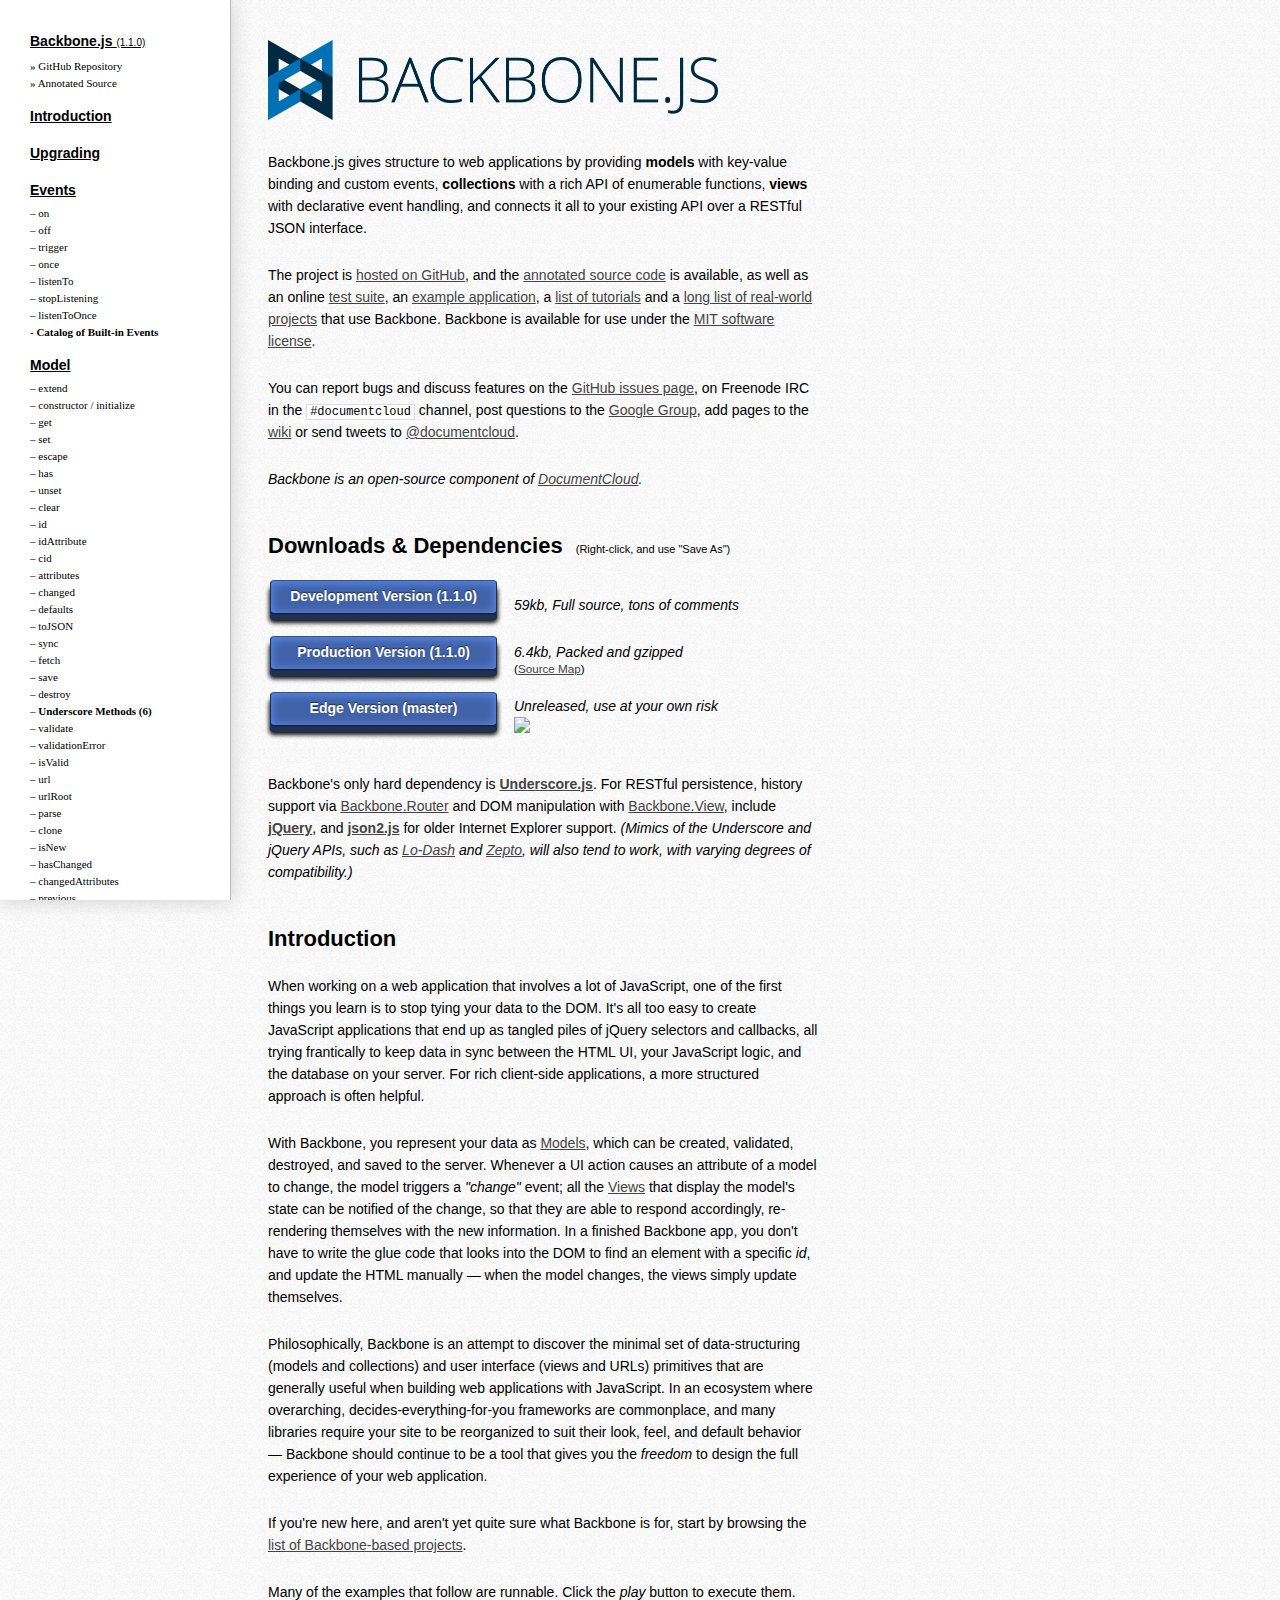
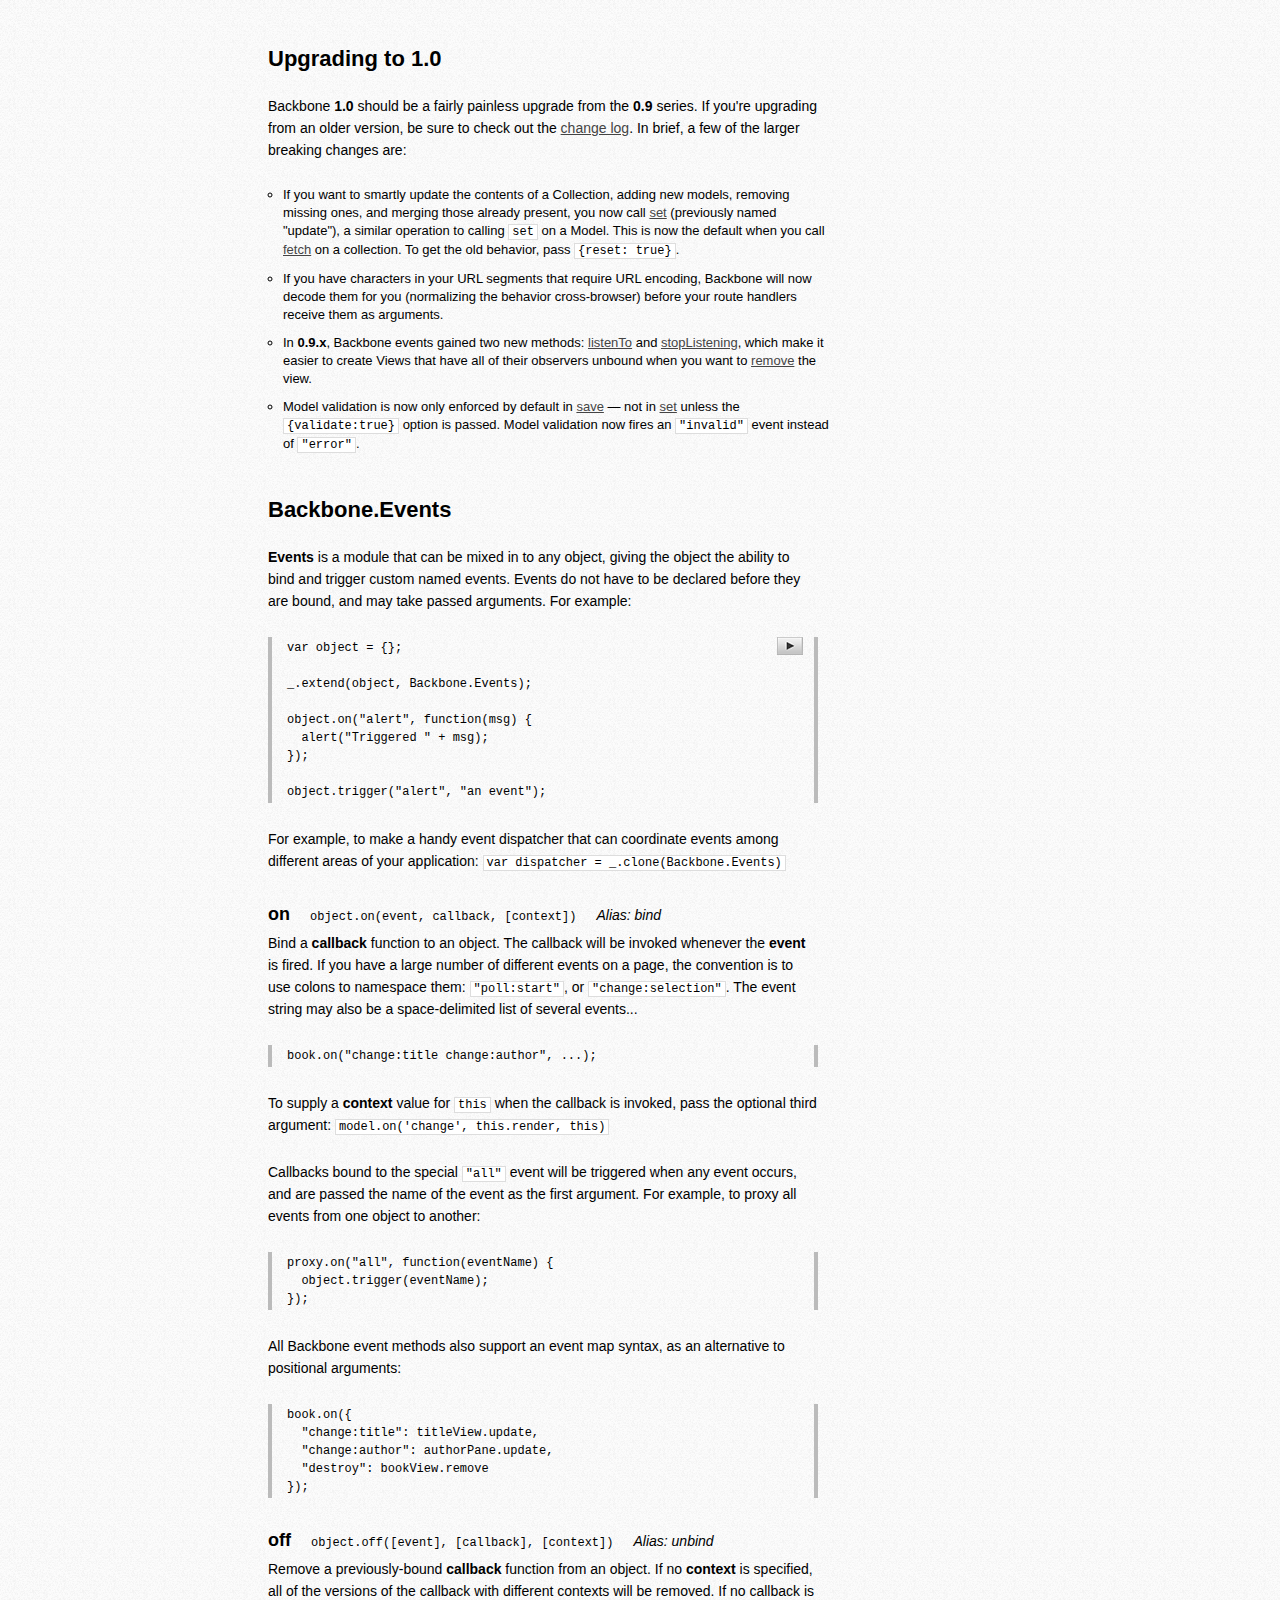
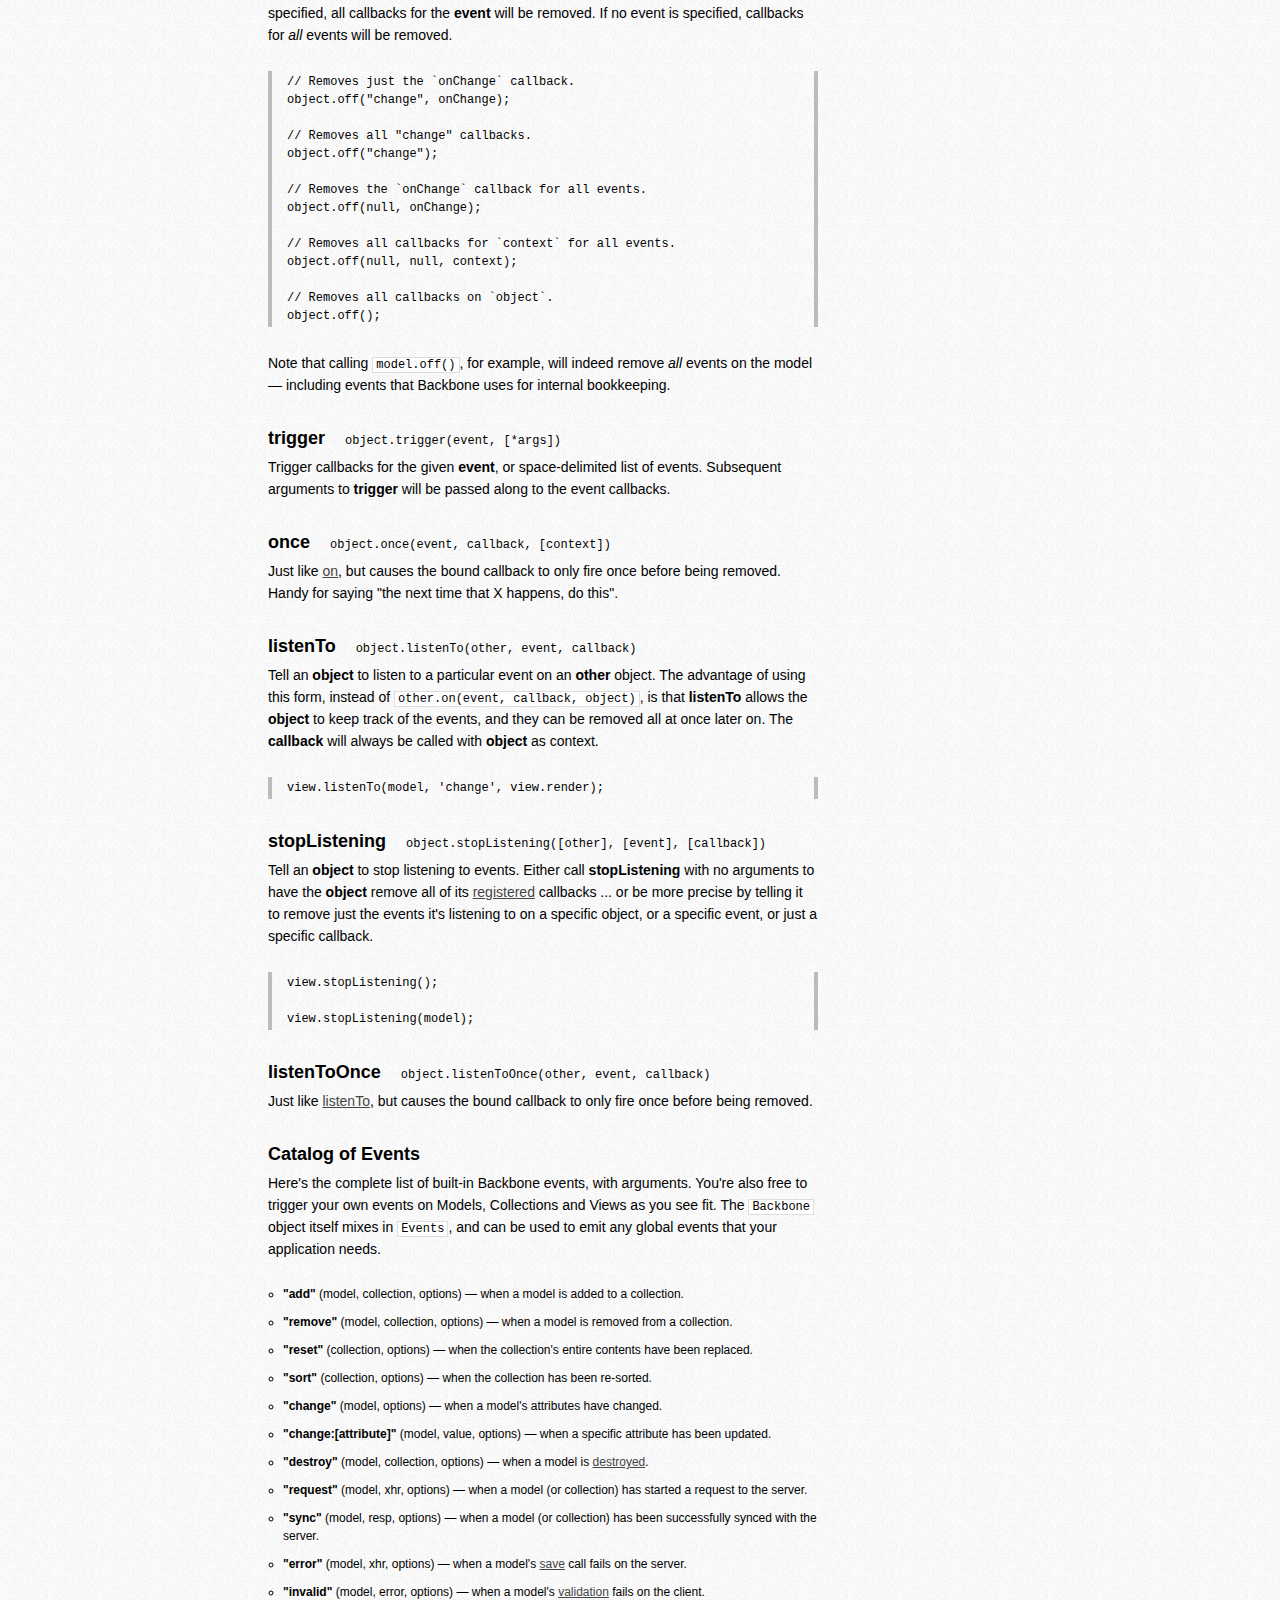
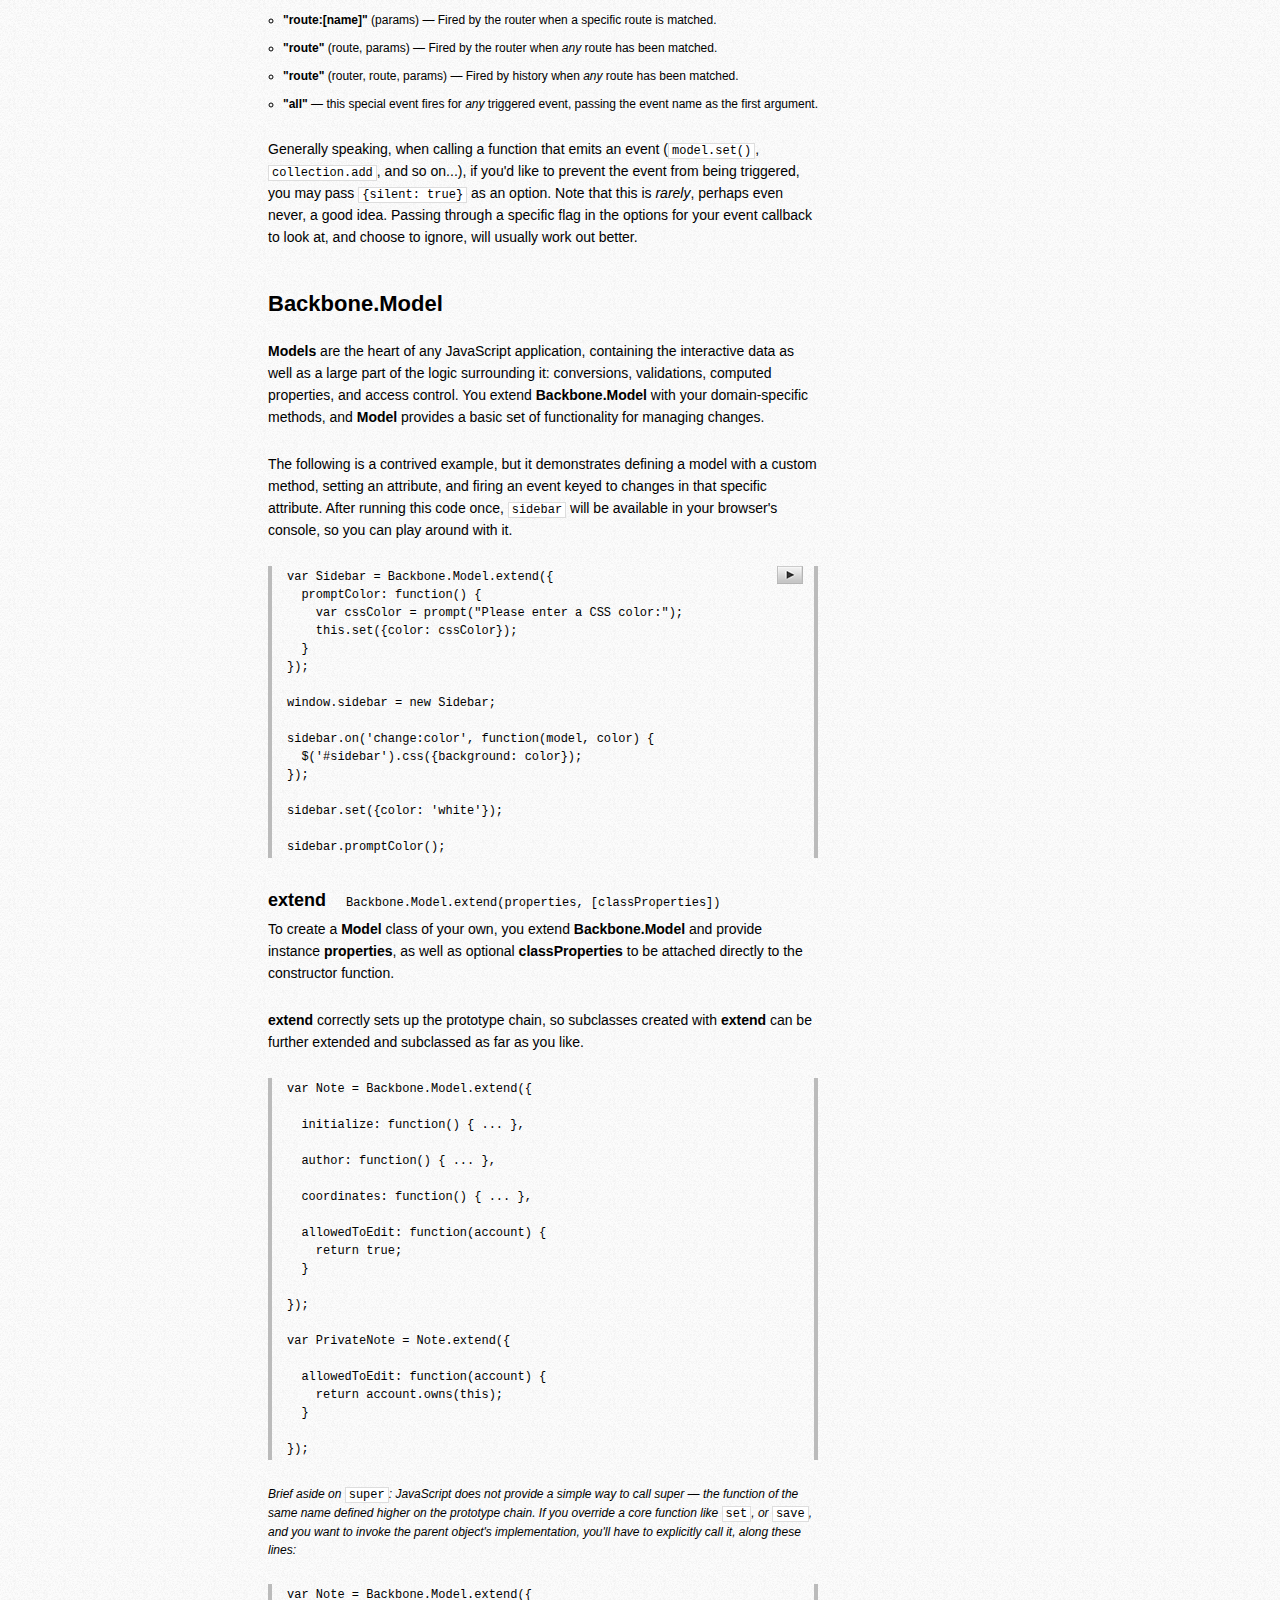
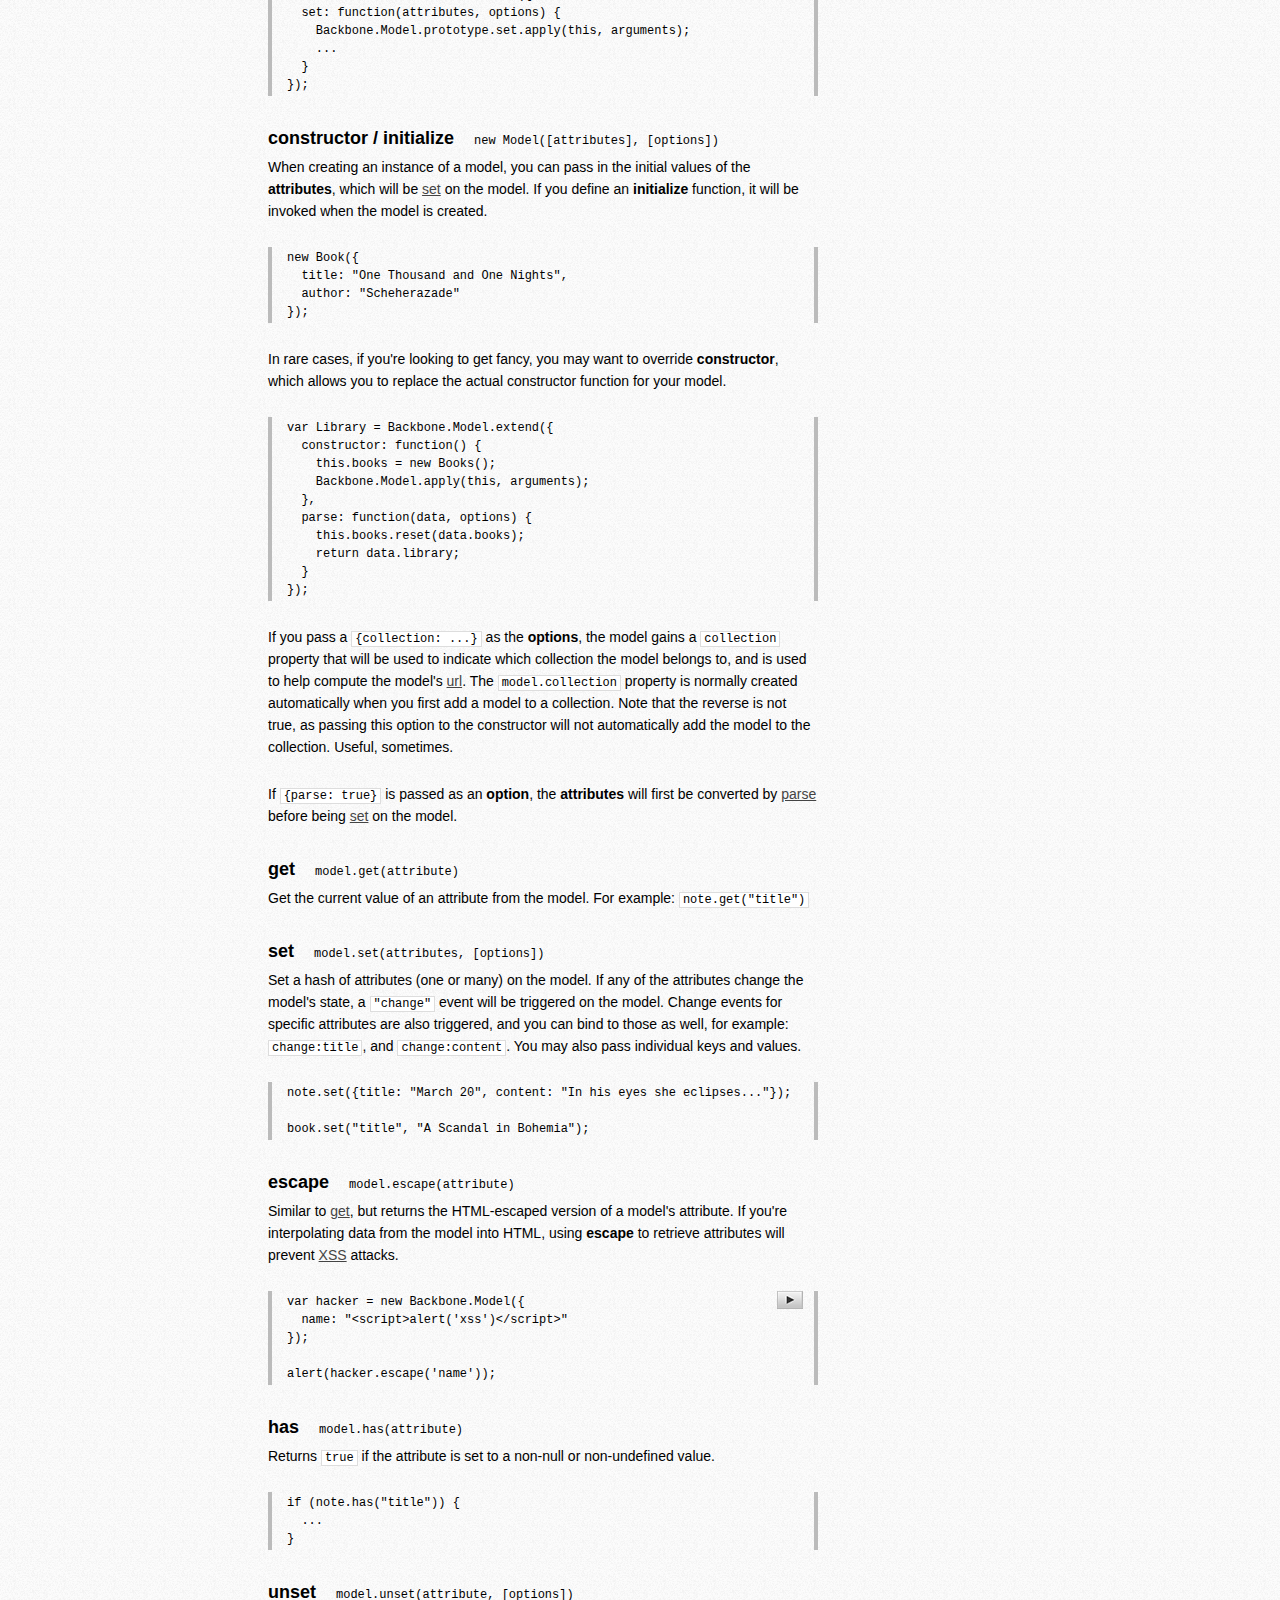
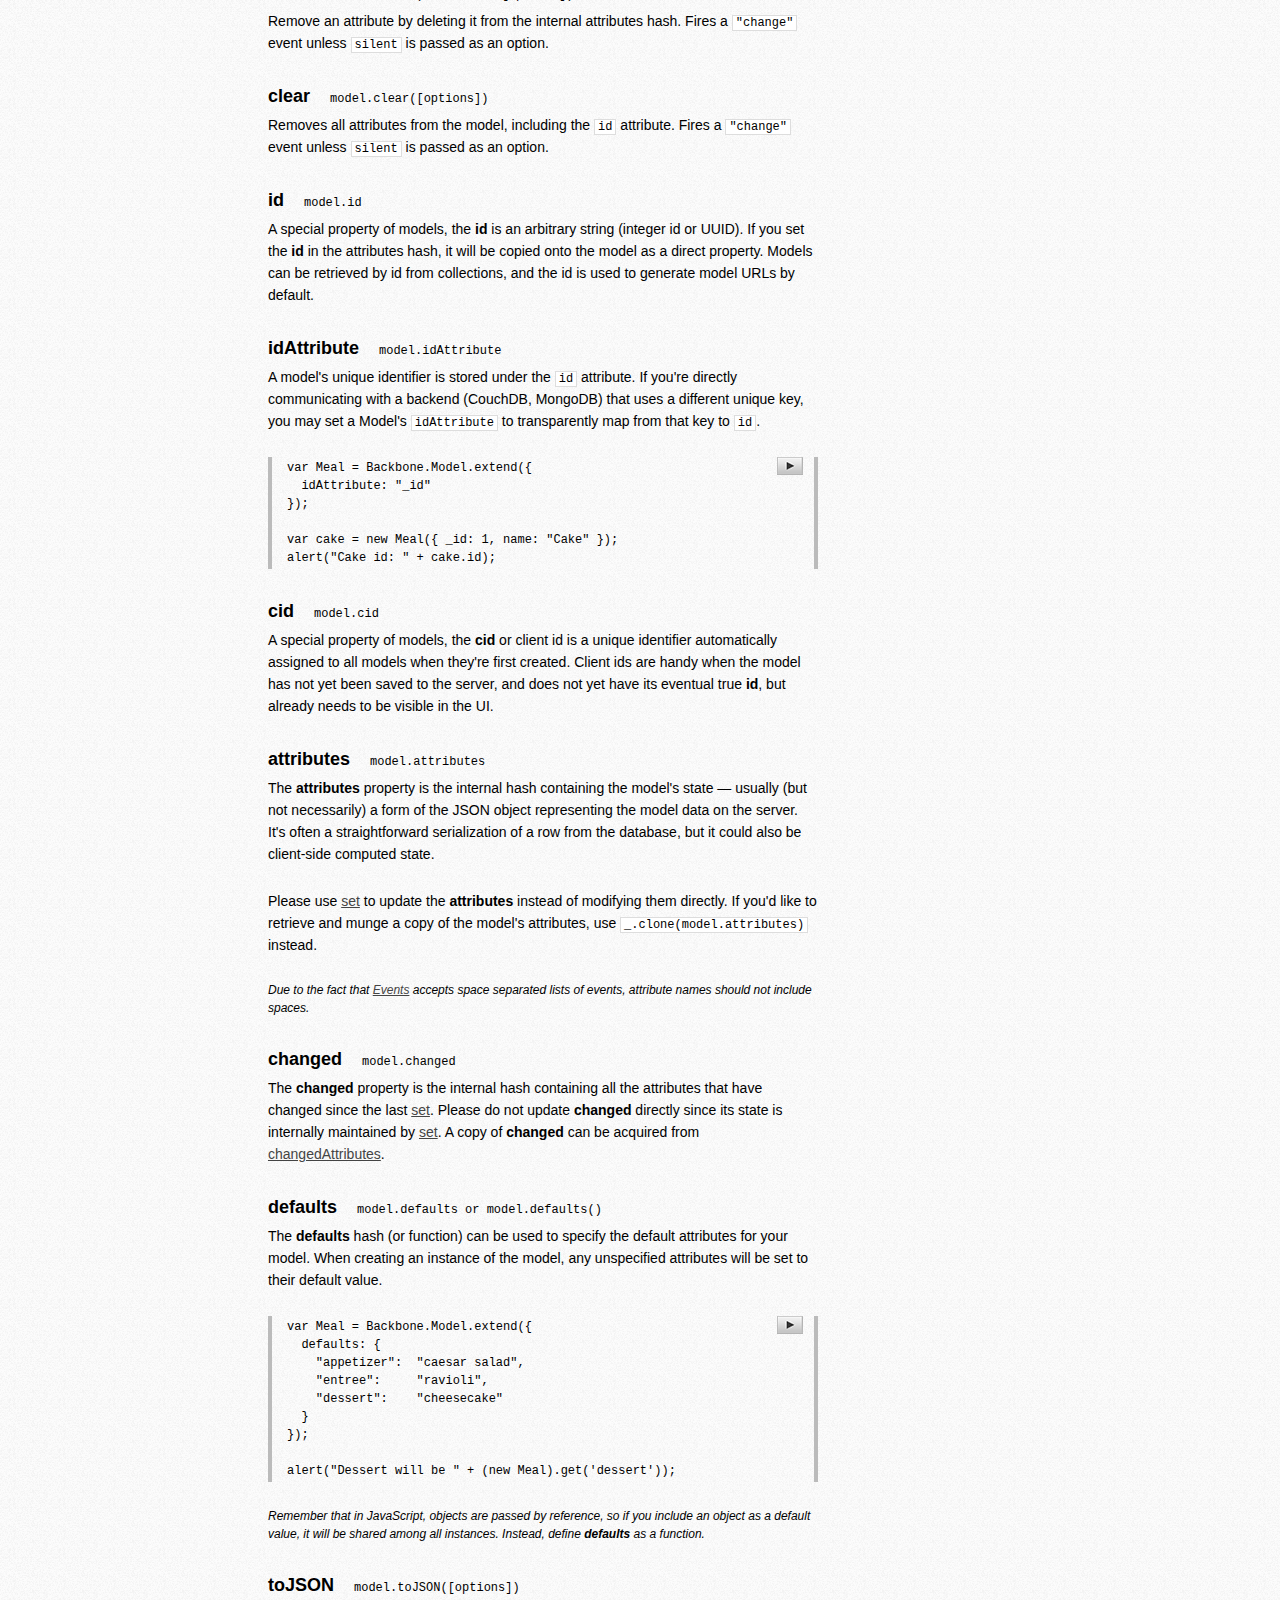
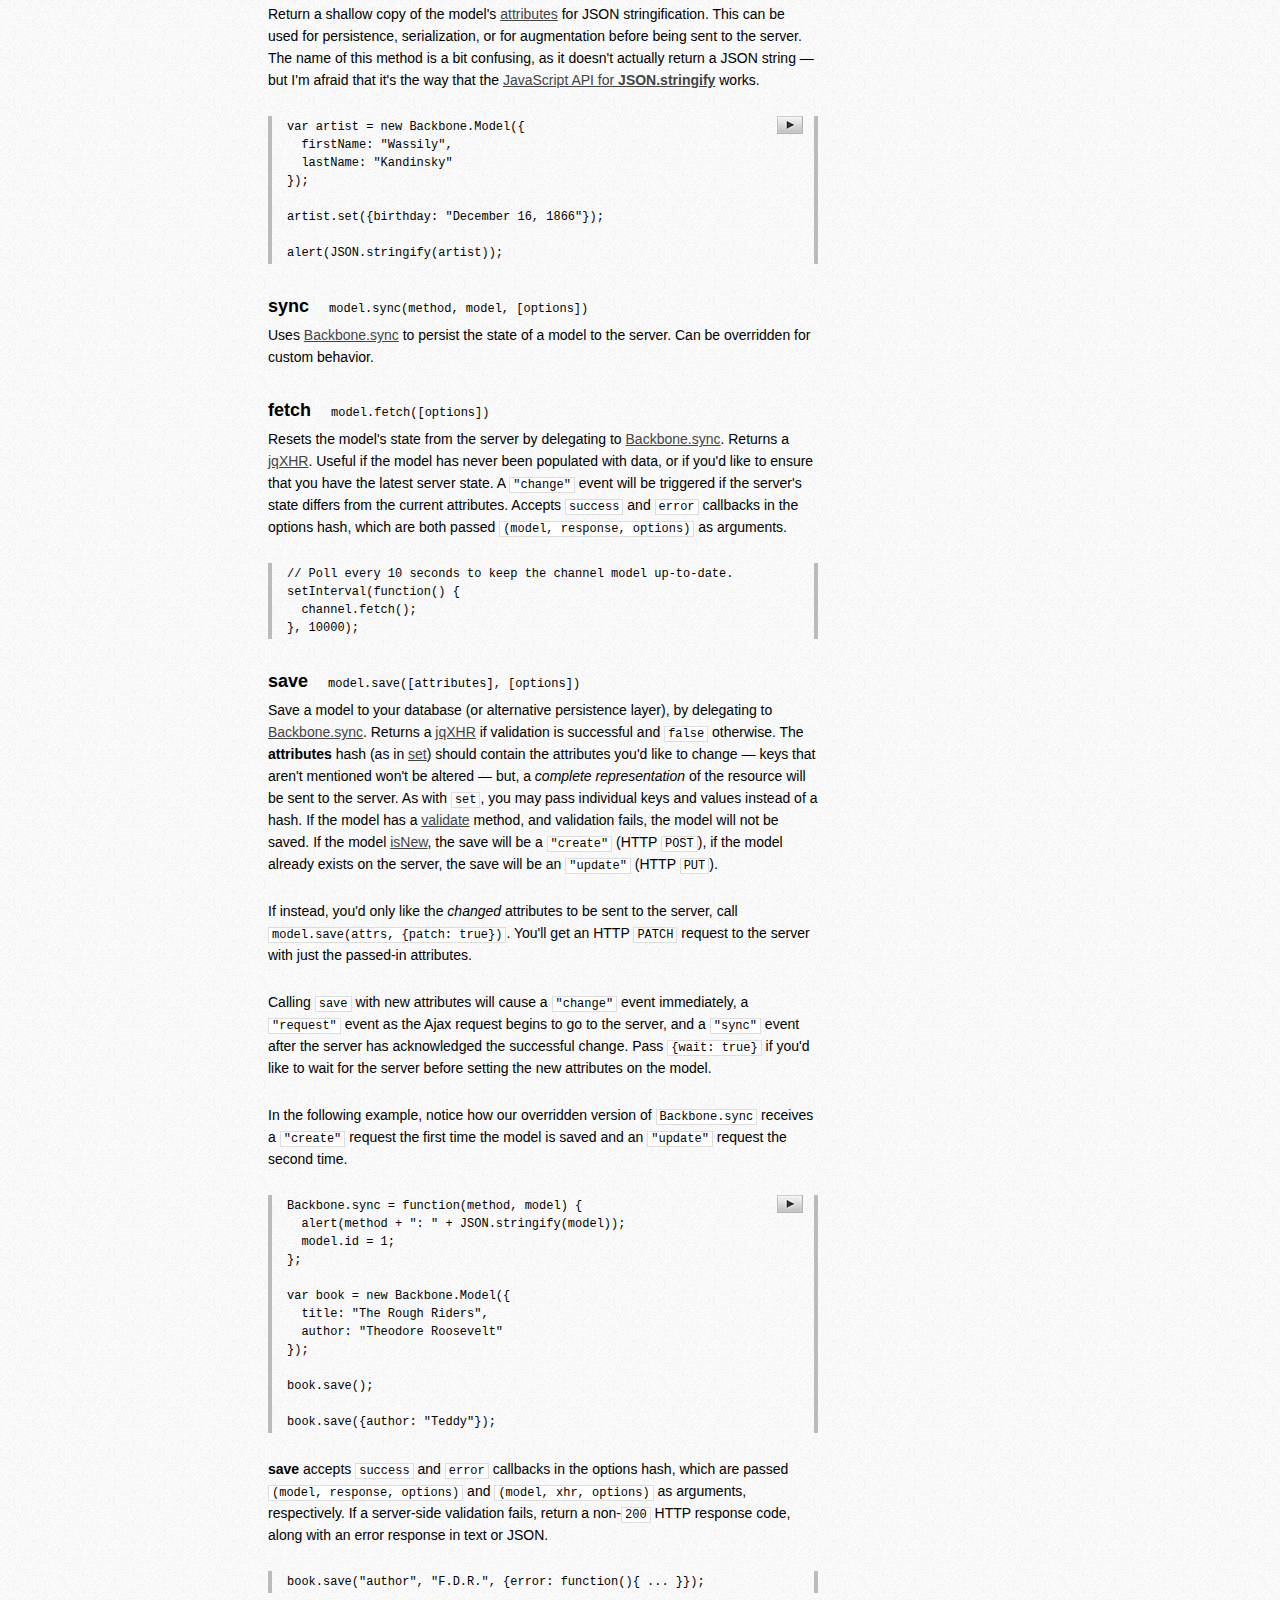
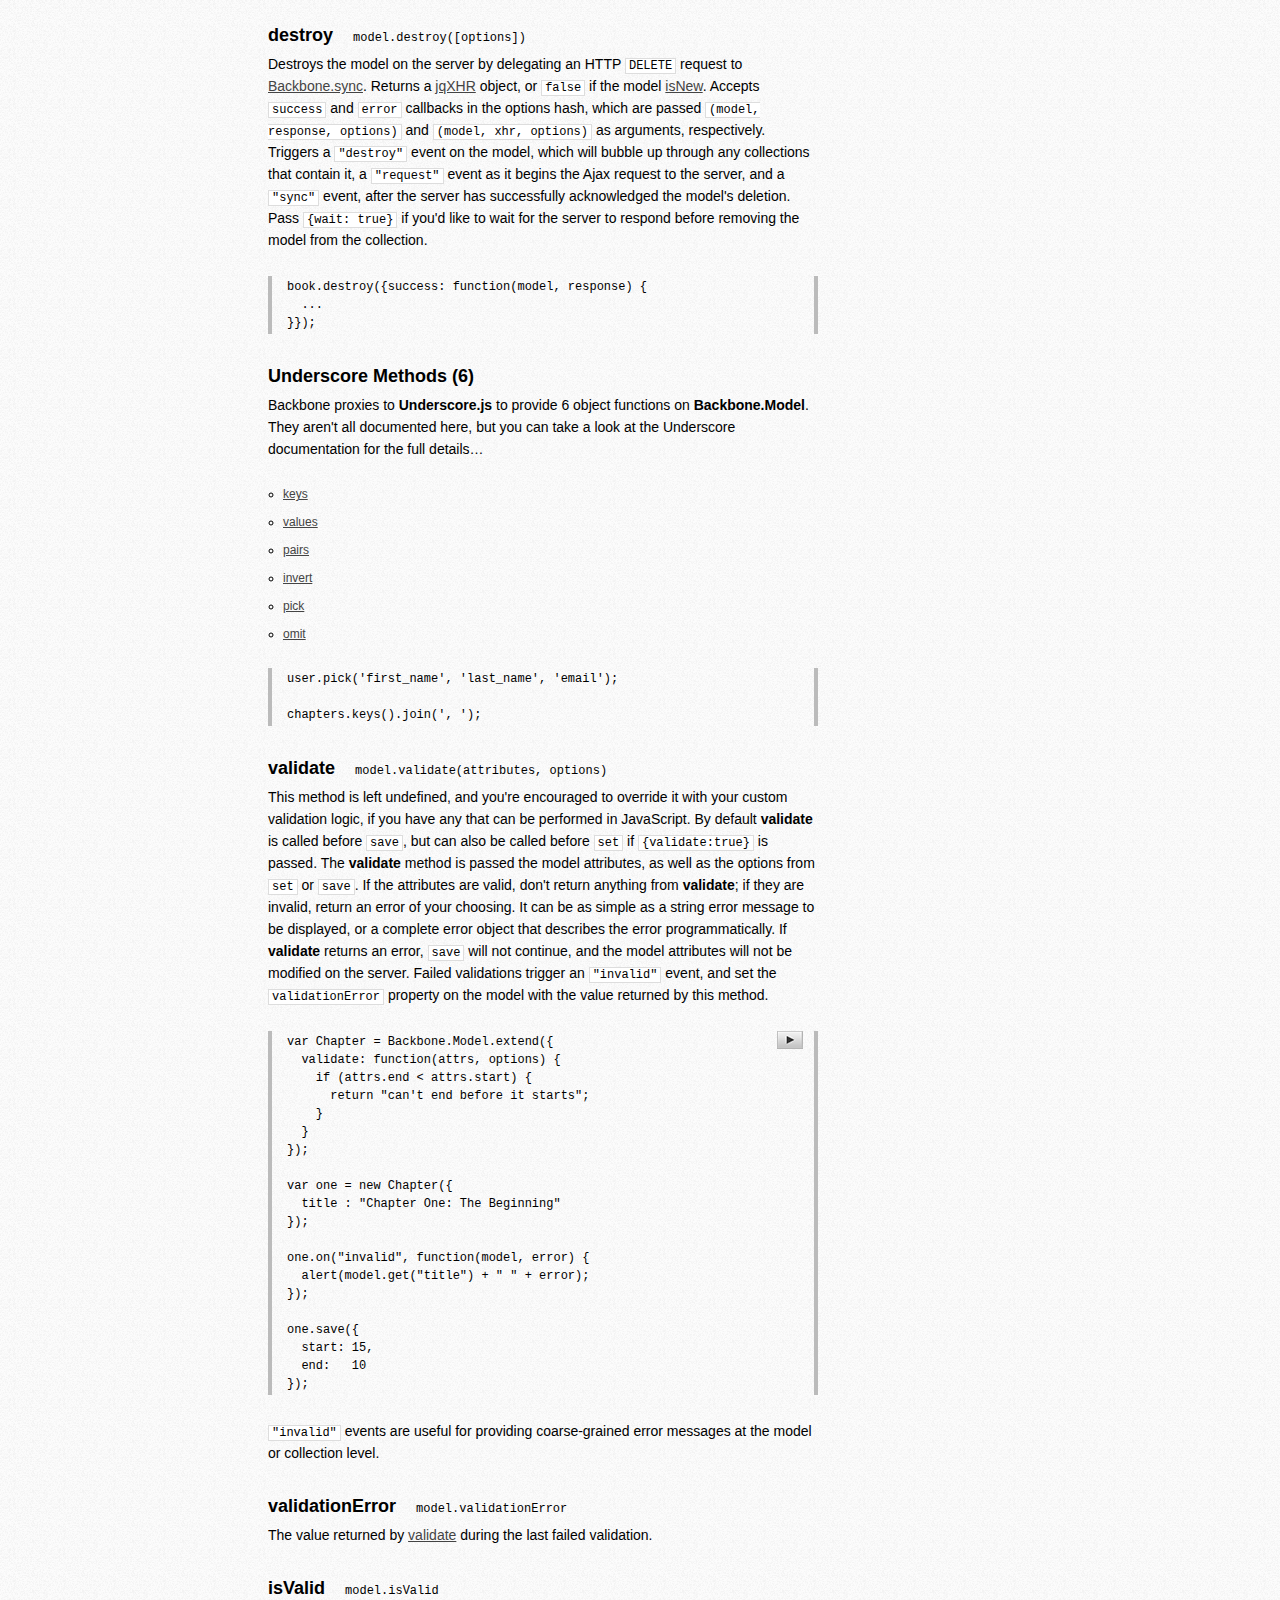
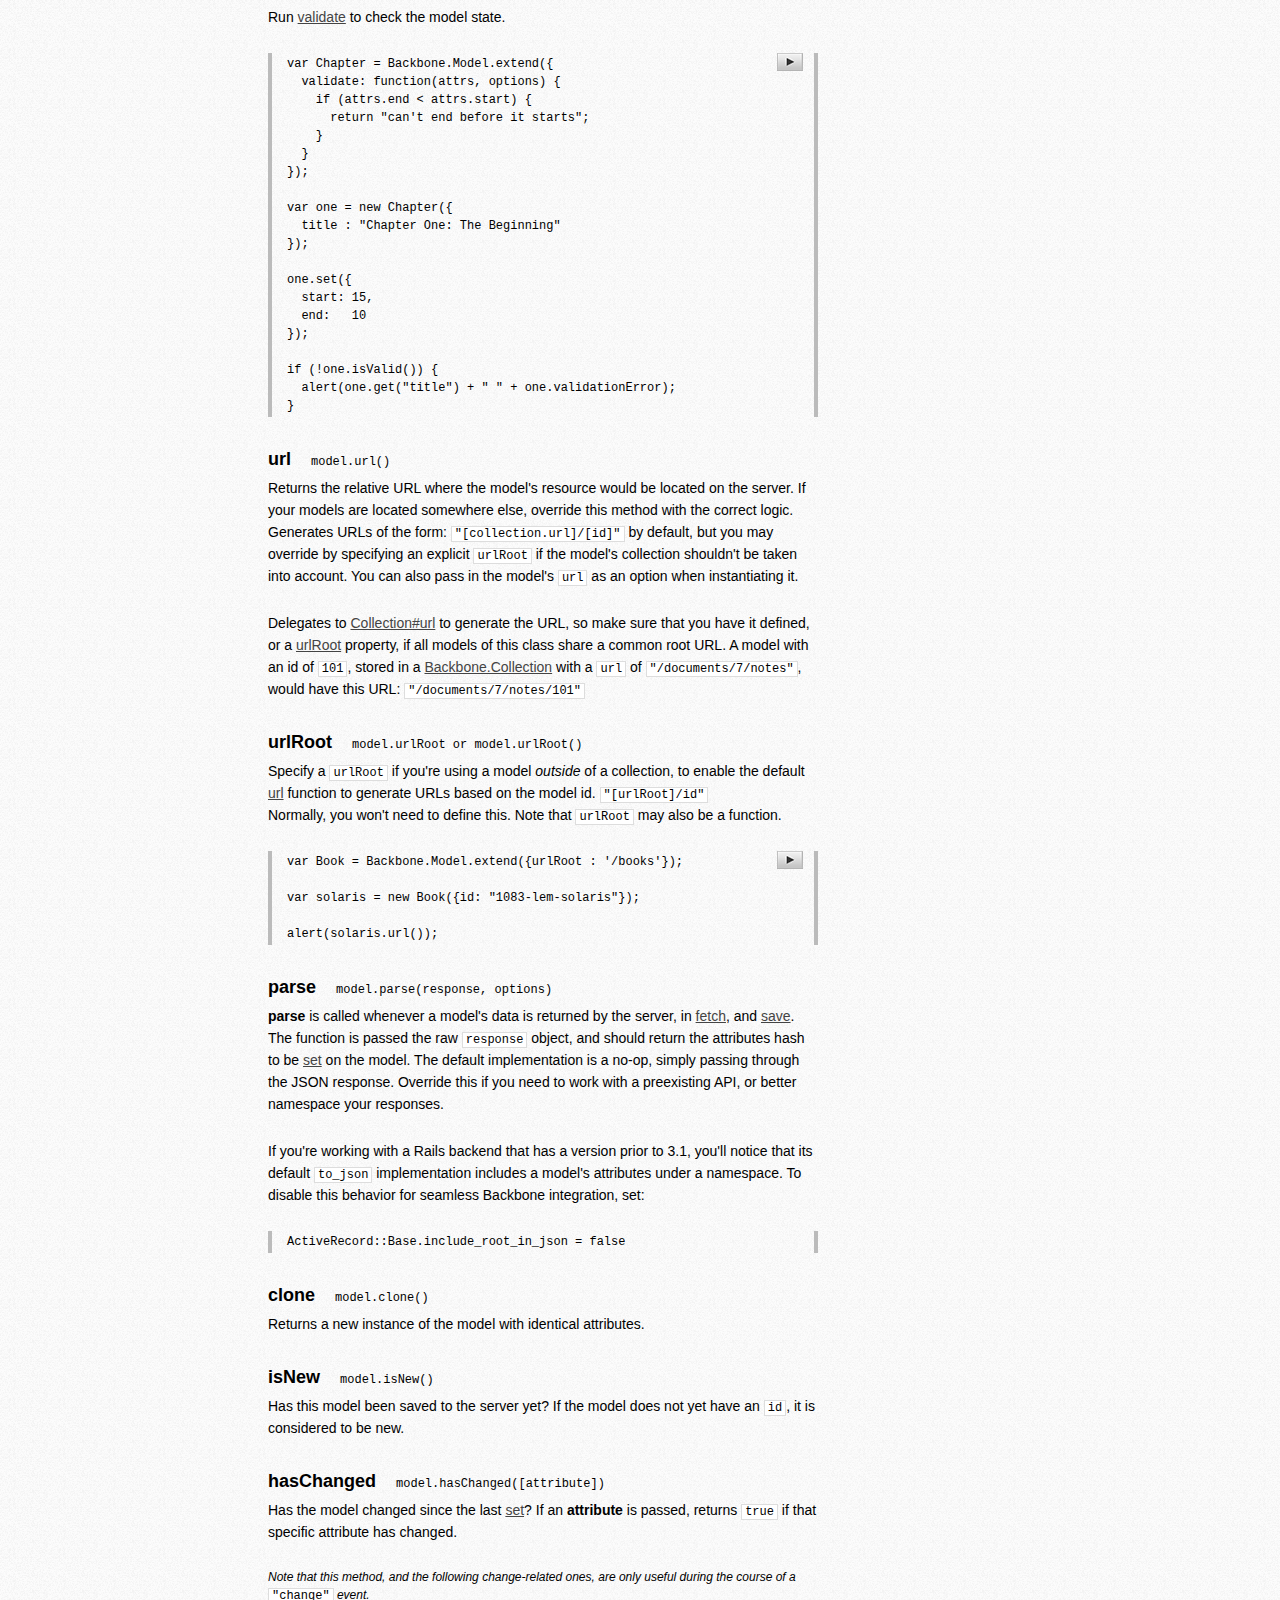
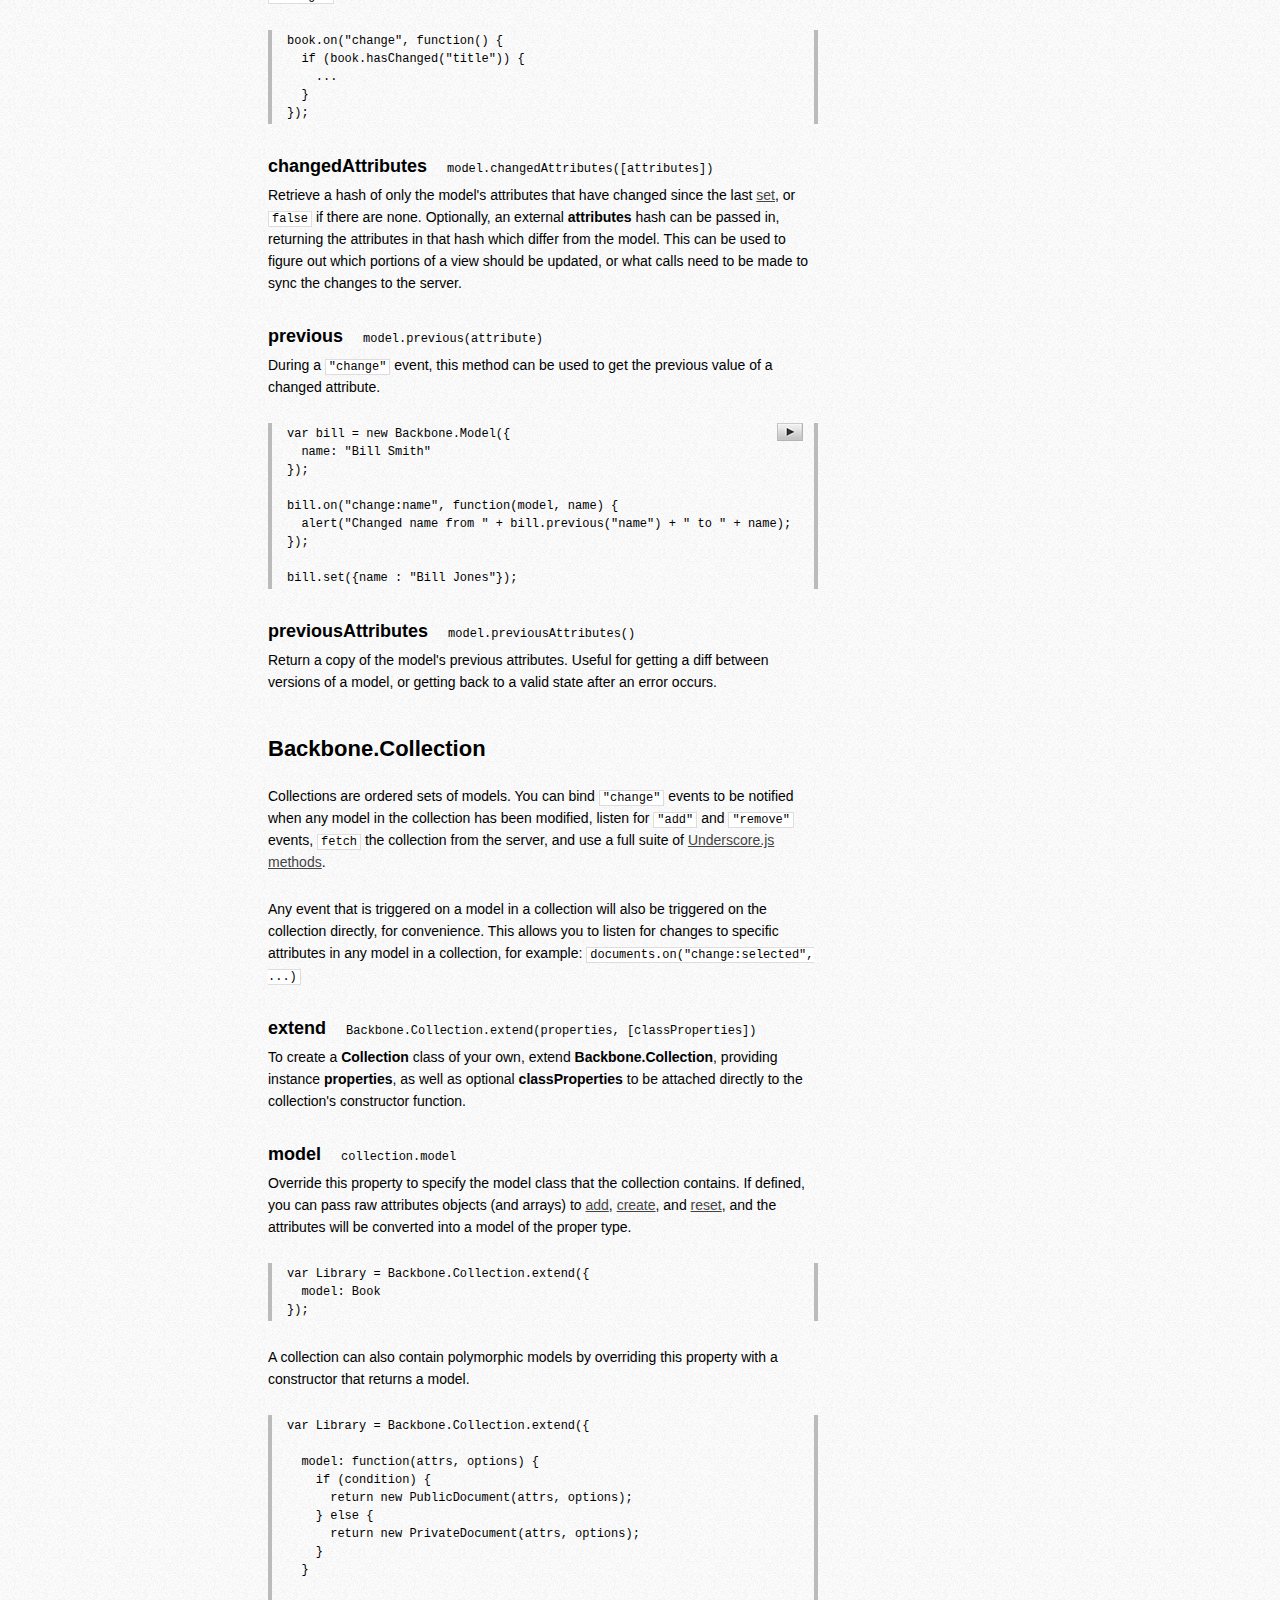
==== commit da5c642b: "Update to Backbone 1.1.0 from 1.0.0." ====
--- a/app/components/backbone/index.html
+++ b/app/components/backbone/index.html
@@ -286,10 +286,10 @@
   <div id="sidebar" class="interface">
 
     <a class="toc_title" href="#">
-      Backbone.js <span class="version">(1.0.0)</span>
+      Backbone.js <span class="version">(1.1.0)</span>
     </a>
     <ul class="toc_section">
-      <li>&raquo; <a href="http://github.com/documentcloud/backbone">GitHub Repository</a></li>
+      <li>&raquo; <a href="http://github.com/jashkenas/backbone">GitHub Repository</a></li>
       <li>&raquo; <a href="docs/backbone.html">Annotated Source</a></li>
     </ul>
 
@@ -427,6 +427,7 @@
       <li>– <a href="#View-setElement">setElement</a></li>
       <li>– <a href="#View-attributes">attributes</a></li>
       <li>– <a href="#View-dollar">$ (jQuery)</a></li>
+      <li>– <a href="#View-template">template</a></li>
       <li>– <a href="#View-render">render</a></li>
       <li>– <a href="#View-remove">remove</a></li>
       <li>– <a href="#View-delegateEvents">delegateEvents</a></li>
@@ -449,9 +450,9 @@
       <li>– <a href="#examples-documentcloud">DocumentCloud</a></li>
       <li>– <a href="#examples-usa-today">USA Today</a></li>
       <li>– <a href="#examples-rdio">Rdio</a></li>
-      <li>– <a href="#examples-linkedin">LinkedIn Mobile</a></li>
       <li>– <a href="#examples-hulu">Hulu</a></li>
       <li>– <a href="#examples-quartz">Quartz</a></li>
+      <li>– <a href="#examples-gawker">Gawker Media</a></li>
       <li>– <a href="#examples-flow">Flow</a></li>
       <li>– <a href="#examples-gilt">Gilt Groupe</a></li>
       <li>– <a href="#examples-newsblur">NewsBlur</a></li>
@@ -460,10 +461,12 @@
       <li>– <a href="#examples-bitbucket">Bitbucket</a></li>
       <li>– <a href="#examples-disqus">Disqus</a></li>
       <li>– <a href="#examples-khan-academy">Khan Academy</a></li>
+      <li>– <a href="#examples-elife-lens">eLife Lens</a></li>
       <li>– <a href="#examples-do">Do</a></li>
       <li>– <a href="#examples-irccloud">IRCCloud</a></li>
       <li>– <a href="#examples-pitchfork">Pitchfork</a></li>
       <li>– <a href="#examples-spin">Spin</a></li>
+      <li>– <a href="#examples-zocdoc">ZocDoc</a></li>
       <li>– <a href="#examples-walmart">Walmart Mobile</a></li>
       <li>– <a href="#examples-groupon">Groupon Now!</a></li>
       <li>– <a href="#examples-basecamp">Basecamp</a></li>
@@ -479,9 +482,7 @@
       <li>– <a href="#examples-cloudapp">CloudApp</a></li>
       <li>– <a href="#examples-seatgeek">SeatGeek</a></li>
       <li>– <a href="#examples-easel">Easel</a></li>
-      <li>– <a href="#examples-prose">Prose</a></li>
       <li>- <a href="#examples-jolicloud">Jolicloud</a></li>
-      <li>– <a href="#examples-battlefield">Battlefield Play4Free</a></li>
       <li>– <a href="#examples-syllabus">Syllabus</a></li>
       <li>– <a href="#examples-salon">Salon.io</a></li>
       <li>– <a href="#examples-tilemill">TileMill</a></li>
@@ -525,21 +526,21 @@
     </p>
 
     <p>
-      The project is <a href="http://github.com/documentcloud/backbone/">hosted on GitHub</a>,
+      The project is <a href="http://github.com/jashkenas/backbone/">hosted on GitHub</a>,
       and the <a href="docs/backbone.html">annotated source code</a> is available,
       as well as an online <a href="test/">test suite</a>,
       an <a href="examples/todos/index.html">example application</a>,
-      a <a href="https://github.com/documentcloud/backbone/wiki/Tutorials%2C-blog-posts-and-example-sites">list of tutorials</a>
+      a <a href="https://github.com/jashkenas/backbone/wiki/Tutorials%2C-blog-posts-and-example-sites">list of tutorials</a>
       and a <a href="#examples">long list of real-world projects</a> that use Backbone.
-      Backbone is available for use under the <a href="http://github.com/documentcloud/backbone/blob/master/LICENSE">MIT software license</a>.
+      Backbone is available for use under the <a href="http://github.com/jashkenas/backbone/blob/master/LICENSE">MIT software license</a>.
     </p>
 
     <p>
       You can report bugs and discuss features on the
-      <a href="http://github.com/documentcloud/backbone/issues">GitHub issues page</a>,
+      <a href="http://github.com/jashkenas/backbone/issues">GitHub issues page</a>,
       on Freenode IRC in the <tt>#documentcloud</tt> channel, post questions to the
       <a href="https://groups.google.com/forum/#!forum/backbonejs">Google Group</a>,
-      add pages to the <a href="https://github.com/documentcloud/backbone/wiki">wiki</a>
+      add pages to the <a href="https://github.com/jashkenas/backbone/wiki">wiki</a>
       or send tweets to <a href="http://twitter.com/documentcloud">@documentcloud</a>.
     </p>
 
@@ -557,22 +558,22 @@
 
     <table>
       <tr>
-        <td><a class="punch" href="backbone.js">Development Version (1.0.0)</a></td>
-        <td class="text"><i>58kb, Full source, tons of comments</i></td>
+        <td><a class="punch" href="backbone.js">Development Version (1.1.0)</a></td>
+        <td class="text"><i>59kb, Full source, tons of comments</i></td>
       </tr>
       <tr>
-        <td><a class="punch" href="backbone-min.js">Production Version (1.0.0)</a></td>
+        <td><a class="punch" href="backbone-min.js">Production Version (1.1.0)</a></td>
         <td class="text" style="line-height: 16px;">
-          <i>7.1kb, Packed and gzipped</i><br />
+          <i>6.4kb, Packed and gzipped</i><br />
           <small>(<a href="backbone-min.map">Source Map</a>)</small>
         </td>
       </tr>
       <tr>
-        <td><a class="punch" href="https://raw.github.com/documentcloud/backbone/master/backbone.js">Edge Version (master)</a></td>
+        <td><a class="punch" href="https://raw.github.com/jashkenas/backbone/master/backbone.js">Edge Version (master)</a></td>
         <td>
           <i>Unreleased, use at your own risk</i>
-          <a class="travis-badge" href="https://travis-ci.org/documentcloud/backbone">
-            <img src="https://travis-ci.org/documentcloud/backbone.png" />
+          <a class="travis-badge" href="https://travis-ci.org/jashkenas/backbone">
+            <img src="https://travis-ci.org/jashkenas/backbone.png" />
           </a>
         </td>
       </tr>
@@ -580,12 +581,16 @@
 
     <p>
       Backbone's only hard dependency is
-      <a href="http://underscorejs.org/">Underscore.js</a> <small>( >= 1.4.3)</small>.
+      <b><a href="http://underscorejs.org/">Underscore.js</a></b>.
       For RESTful persistence, history support via <a href="#Router">Backbone.Router</a>
       and DOM manipulation with <a href="#View">Backbone.View</a>, include
-      <a href="https://github.com/douglascrockford/JSON-js">json2.js</a>, and either
-      <a href="http://jquery.com">jQuery</a> <small>( >= 1.7.0)</small> or
-      <a href="http://zeptojs.com/">Zepto</a>.
+      <b><a href="http://jquery.com">jQuery</a></b>, and
+      <b><a href="https://github.com/douglascrockford/JSON-js">json2.js</a></b> for older
+      Internet Explorer support.
+      <i>(Mimics of the Underscore and jQuery APIs, such as
+      <a href="http://lodash.com">Lo-Dash</a> and
+      <a href="http://zeptojs.com">Zepto</a>, will
+      also tend to work, with varying degrees of compatibility.)</i>
     </p>
 
     <h2 id="introduction">Introduction</h2>
@@ -614,6 +619,17 @@
     </p>
 
     <p>
+      Philosophically, Backbone is an attempt to discover the minimal set
+      of data-structuring (models and collections) and user interface (views
+      and URLs) primitives that are generally useful when building web applications with
+      JavaScript. In an ecosystem where overarching, decides-everything-for-you
+      frameworks are commonplace, and many libraries require your site to be 
+      reorganized to suit their look, feel, and default behavior — Backbone should
+      continue to be a tool that gives you the <i>freedom</i> to design the full
+      experience of your web application.
+    </p>
+
+    <p>
       If you're new here, and aren't yet quite sure what Backbone is for, start by
       browsing the <a href="#examples">list of Backbone-based projects</a>.
     </p>
@@ -784,10 +800,12 @@
     <p id="Events-listenTo">
       <b class="header">listenTo</b><code>object.listenTo(other, event, callback)</code>
       <br />
-      Tell an <b>object</b> to listen to a particular event on an <b>other</b> object.
-      The advantage of using this form, instead of <tt>other.on(event, callback)</tt>,
-      is that <b>listenTo</b> allows the <b>object</b> to keep track of the events,
-      and they can be removed all at once later on.
+      Tell an <b>object</b> to listen to a particular event on an <b>other</b>
+      object.  The advantage of using this form, instead of <tt>other.on(event,
+      callback, object)</tt>, is that <b>listenTo</b> allows the <b>object</b>
+      to keep track of the events, and they can be removed all at once later
+      on.  The <b>callback</b> will always be called with <b>object</b> as
+      context.
     </p>
 
 <pre>
@@ -839,9 +857,20 @@
       <li><b>"error"</b> (model, xhr, options) &mdash; when a model's <a href="#Model-save">save</a> call fails on the server. </li>
       <li><b>"invalid"</b> (model, error, options) &mdash; when a model's <a href="#Model-validate">validation</a> fails on the client. </li>
       <li><b>"route:[name]"</b> (params) &mdash; Fired by the router when a specific route is matched.</li>
-      <li><b>"route"</b> (router, route, params) &mdash; Fired by history (or router) when <i>any</i> route has been matched.</li>
+      <li><b>"route"</b> (route, params) &mdash; Fired by the router when <i>any</i> route has been matched.</li>
+      <li><b>"route"</b> (router, route, params) &mdash; Fired by history when <i>any</i> route has been matched.</li>
       <li><b>"all"</b> &mdash; this special event fires for <i>any</i> triggered event, passing the event name as the first argument. </li>
     </ul>
+
+    <p>
+      Generally speaking, when calling a function that emits an event
+      (<tt>model.set()</tt>, <tt>collection.add</tt>, and so on...),
+      if you'd like to prevent the event from being triggered, you may pass
+      <tt>{silent: true}</tt> as an option. Note that this is <i>rarely</i>,
+      perhaps even never, a good idea. Passing through a specific flag
+      in the options for your event callback to look at, and choose to ignore,
+      will usually work out better.
+    </p>
 
     <h2 id="Model">Backbone.Model</h2>
 
@@ -974,7 +1003,9 @@
       gains a <tt>collection</tt> property that will be used to indicate which
       collection the model belongs to, and is used to help compute the model's
       <a href="#Model-url">url</a>. The <tt>model.collection</tt> property is
-      otherwise added automatically when you first add a model to a collection.
+      normally created automatically when you first add a model to a collection.
+      Note that the reverse is not true, as passing this option to the constructor 
+      will not automatically add the model to the collection. Useful, sometimes.
     </p>
 
     <p>
@@ -994,11 +1025,10 @@
       <b class="header">set</b><code>model.set(attributes, [options])</code>
       <br />
       Set a hash of attributes (one or many) on the model. If any of the attributes
-      change the model's state, a <tt>"change"</tt> event will be triggered, unless
-      <tt>{silent: true}</tt> is passed as an option. Change events for specific
-      attributes are also triggered, and you can bind to those as well, for example:
-      <tt>change:title</tt>, and <tt>change:content</tt>. You may also pass
-      individual keys and values.
+      change the model's state, a <tt>"change"</tt> event will be triggered on the model.
+      Change events for specific attributes are also triggered, and you can bind
+      to those as well, for example: <tt>change:title</tt>, and <tt>change:content</tt>.
+      You may also pass individual keys and values.
     </p>
 
 <pre>
@@ -1114,7 +1144,7 @@
       <b class="header">changed</b><code>model.changed</code>
       <br />
       The <b>changed</b> property is the internal hash containing all the attributes
-      that have changed since the last <tt>"change"</tt> event was triggered.
+      that have changed since the last <a href="Model#set">set</a>.
       Please do not update <b>changed</b> directly since its state is internally maintained
       by <a href="#Model-set">set</a>.  A copy of <b>changed</b> can be acquired from
       <a href="#Model-changedAttributes">changedAttributes</a>.
@@ -1147,9 +1177,9 @@
     </p>
 
     <p id="Model-toJSON">
-      <b class="header">toJSON</b><code>model.toJSON()</code>
-      <br />
-      Return a copy of the model's <a href="#Model-attributes">attributes</a>
+      <b class="header">toJSON</b><code>model.toJSON([options])</code>
+      <br />
+      Return a shallow copy of the model's <a href="#Model-attributes">attributes</a>
       for JSON stringification.  This can be used for persistence,
       serialization, or for augmentation before being sent to the server. The
       name of this method is a bit confusing, as it doesn't actually return a
@@ -1187,8 +1217,7 @@
       latest server state. A <tt>"change"</tt> event will be triggered if the
       server's state differs from the current attributes. Accepts
       <tt>success</tt> and <tt>error</tt> callbacks in the options hash, which
-      are passed <tt>(model, response, options)</tt>
-      and <tt>(model, xhr, options)</tt> as arguments, respectively.
+      are both passed <tt>(model, response, options)</tt> as arguments.
     </p>
 
 <pre>
@@ -1472,7 +1501,7 @@
     <p id="Model-hasChanged">
       <b class="header">hasChanged</b><code>model.hasChanged([attribute])</code>
       <br />
-      Has the model changed since the last <tt>"change"</tt> event? If an <b>attribute</b>
+      Has the model changed since the last <a href="#Model-set">set</a>? If an <b>attribute</b>
       is passed, returns <tt>true</tt> if that specific attribute has changed.
     </p>
 
@@ -1492,8 +1521,8 @@
     <p id="Model-changedAttributes">
       <b class="header">changedAttributes</b><code>model.changedAttributes([attributes])</code>
       <br />
-      Retrieve a hash of only the model's attributes that have changed, or
-      <tt>false</tt> if there are none. Optionally, an external
+      Retrieve a hash of only the model's attributes that have changed since the last
+      <a href="#Model-set">set</a>, or <tt>false</tt> if there are none. Optionally, an external
       <b>attributes</b> hash can be passed in, returning the attributes in that
       hash which differ from the model. This can be used to figure out which
       portions of a view should be updated, or what calls
@@ -1542,7 +1571,7 @@
       triggered on the collection directly, for convenience.
       This allows you to listen for changes to specific attributes in any
       model in a collection, for example:
-      <tt>Documents.on("change:selected", ...)</tt>
+      <tt>documents.on("change:selected", ...)</tt>
     </p>
 
     <p id="Collection-extend">
@@ -1571,7 +1600,7 @@
 
     <p>
       A collection can also contain polymorphic models by overriding this property
-      with a function that returns a model.
+      with a constructor that returns a model.
     </p>
 
 <pre>
@@ -1589,22 +1618,21 @@
 </pre>
 
     <p id="Collection-constructor">
-      <b class="header">constructor / initialize</b><code>new Collection([models], [options])</code>
+      <b class="header">constructor / initialize</b><code>new Backbone.Collection([models], [options])</code>
       <br />
       When creating a Collection, you may choose to pass in the initial array
       of <b>models</b>.  The collection's <a href="#Collection-comparator">comparator</a>
       may be included as an option. Passing <tt>false</tt> as the
       comparator option will prevent sorting. If you define an
       <b>initialize</b> function, it will be invoked when the collection is
-      created. There are several options that, if provided, are attached to the
-      collection directly: <tt>url</tt>, <tt>model</tt> and <tt>comparator</tt>.
+      created. There are a couple of options that, if provided, are attached to
+      the collection directly: <tt>model</tt> and <tt>comparator</tt>.
     </p>
 
 <pre>
 var tabs = new TabSet([tab1, tab2, tab3]);
 var spaces = new Backbone.Collection([], {
-  model: Space,
-  url: '/spaces'
+  model: Space
 });
 </pre>
 
@@ -1618,9 +1646,10 @@
     </p>
 
     <p id="Collection-toJSON">
-      <b class="header">toJSON</b><code>collection.toJSON()</code>
-      <br />
-      Return an array containing the attributes hash of each model in the
+      <b class="header">toJSON</b><code>collection.toJSON([options])</code>
+      <br />
+      Return an array containing the attributes hash of each model
+      (via <a href="#Model-toJSON">toJSON</a>) in the
       collection. This can be used to serialize and persist the
       collection as a whole. The name of this method is a bit confusing, because
       it conforms to
@@ -1668,7 +1697,6 @@
       <li><a href="http://underscorejs.org/#min">min</a></li>
       <li><a href="http://underscorejs.org/#sortBy">sortBy</a></li>
       <li><a href="http://underscorejs.org/#groupBy">groupBy</a></li>
-      <li><a href="http://underscorejs.org/#sortedIndex">sortedIndex</a></li>
       <li><a href="http://underscorejs.org/#shuffle">shuffle</a></li>
       <li><a href="http://underscorejs.org/#toArray">toArray</a></li>
       <li><a href="http://underscorejs.org/#size">size</a></li>
@@ -1704,10 +1732,10 @@
     <p id="Collection-add">
       <b class="header">add</b><code>collection.add(models, [options])</code>
       <br />
-      Add a model (or an array of models) to the collection. Fires an <tt>"add"</tt>
-      event, which you can pass <tt>{silent: true}</tt> to suppress. If a
-      <a href="#Collection-model">model</a> property is defined, you may also pass
+      Add a model (or an array of models) to the collection, firing an <tt>"add"</tt>
+      event. If a <a href="#Collection-model">model</a> property is defined, you may also pass
       raw attributes objects, and have them be vivified as instances of the model.
+      Returns the added (or preexisting, if duplicate) models.
       Pass <tt>{at: index}</tt> to splice the model into the collection at the
       specified <tt>index</tt>. If you're adding models to the collection that are
       <i>already</i> in the collection, they'll be ignored, unless you pass
@@ -1736,8 +1764,8 @@
     <p id="Collection-remove">
       <b class="header">remove</b><code>collection.remove(models, [options])</code>
       <br />
-      Remove a model (or an array of models) from the collection. Fires a
-      <tt>"remove"</tt> event, which you can use <tt>silent</tt> to suppress.
+      Remove a model (or an array of models) from the collection, and returns them. 
+      Fires a <tt>"remove"</tt> event, which you can use <tt>silent</tt> to suppress.
       The model's index before removal is available to listeners as
       <tt>options.index</tt>.
     </p>
@@ -1749,9 +1777,9 @@
       you have so many models to change that you'd rather just update the collection
       in bulk. Use <b>reset</b> to replace a collection with a new list
       of models (or attribute hashes), triggering a single <tt>"reset"</tt> event
-      at the end. Pass <tt>{silent: true}</tt> to suppress the <tt>"reset"</tt> event.
-      For convenience, within a <tt>"reset"</tt> event, the list of any previous
-      models is available as <tt>options.previousModels</tt>.
+      at the end. Returns the newly-set models.
+      For convenience, within a <tt>"reset"</tt> event, the list of any
+      previous models is available as <tt>options.previousModels</tt>.
     </p>
 
     <p>
@@ -1774,20 +1802,21 @@
     <p id="Collection-set">
       <b class="header">set</b><code>collection.set(models, [options])</code>
       <br />
-      The <b>set</b> method tries to peform a "smart" update of the collection
+      The <b>set</b> method performs a "smart" update of the collection
       with the passed list of models. If a model in the list isn't yet in the
       collection it will be added; if the model is already in the collection
       its attributes will be merged; and if the collection contains any models that
       <i>aren't</i> present in the list, they'll be removed. All of the appropriate
       <tt>"add"</tt>, <tt>"remove"</tt>, and <tt>"change"</tt> events are fired
-      as this happens. If you'd like to customize the behavior, you can disable
+      as this happens. Returns the touched models in the collection.
+      If you'd like to customize the behavior, you can disable
       it with options: <tt>{add: false}</tt>, <tt>{remove: false}</tt>, or <tt>{merge: false}</tt>.
     </p>
 
 <pre>
-var vanHalen = new Collection([eddie, alex, stone, roth]);
-
-vanHalen.update([eddie, alex, stone, hagar]);
+var vanHalen = new Backbone.Collection([eddie, alex, stone, roth]);
+
+vanHalen.set([eddie, alex, stone, hagar]);
 
 // Fires a "remove" event for roth, and an "add" event for "hagar".
 // Updates any of stone, alex, and eddie's attributes that may have
@@ -1802,7 +1831,7 @@
     </p>
 
 <pre>
-var book = Library.get(110);
+var book = library.get(110);
 </pre>
 
     <p id="Collection-at">
@@ -1889,9 +1918,7 @@
 var Chapter  = Backbone.Model;
 var chapters = new Backbone.Collection;
 
-chapters.comparator = function(chapter) {
-  return chapter.get("page");
-};
+chapters.comparator = 'page';
 
 chapters.add(new Chapter({page: 9, title: "The End"}));
 chapters.add(new Chapter({page: 5, title: "The Middle"}));
@@ -1913,16 +1940,14 @@
       normal circumstances, as a collection with a <a href="#Collection-comparator">comparator</a>
       will sort itself whenever a model is added. To disable sorting when adding
       a model, pass <tt>{sort: false}</tt> to <tt>add</tt>. Calling <b>sort</b>
-      triggers a <tt>"sort"</tt> event on the collection, unless silenced by
-      passing
-      <tt>{silent: true}</tt>.
+      triggers a <tt>"sort"</tt> event on the collection.
     </p>
 
     <p id="Collection-pluck">
       <b class="header">pluck</b><code>collection.pluck(attribute)</code>
       <br />
       Pluck an attribute from each model in the collection. Equivalent to calling
-      <tt>map</tt>, and returning a single attribute from the iterator.
+      <tt>map</tt> and returning a single attribute from the iterator.
     </p>
 
 <pre class="runnable">
@@ -2017,14 +2042,12 @@
       <b class="header">fetch</b><code>collection.fetch([options])</code>
       <br />
       Fetch the default set of models for this collection from the server,
-      resetting the collection when they arrive. The <b>options</b> hash takes
-      <tt>success</tt> and <tt>error</tt>
-      callbacks which will be passed <tt>(collection, response, options)</tt>
-      and <tt>(collection, xhr, options)</tt> as arguments, respectively.
-      When the model data returns from the server, the collection will be (efficiently)
-      <a href="#Collection-reset">reset</a>, unless you pass <tt>{update: true}</tt>,
-      in which case it will use <a href="#Collection-update">update</a> to (intelligently)
-      merge the fetched models.
+      <a href="#Collection-set">setting</a> them on the collection when they arrive.
+      The <b>options</b> hash takes <tt>success</tt> and <tt>error</tt> callbacks
+      which will both be passed <tt>(collection, response, options)</tt> as arguments.
+      When the model data returns from the server, it uses <a href="#Collection-set">set</a>
+      to (intelligently) merge the fetched models, unless you pass <tt>{reset: true}</tt>,
+      in which case the collection will be (efficiently) <a href="#Collection-reset">reset</a>.
       Delegates to <a href="#Sync">Backbone.sync</a>
       under the covers for custom persistence strategies and returns a
       <a href="http://api.jquery.com/jQuery.ajax/#jqXHR">jqXHR</a>.
@@ -2045,10 +2068,10 @@
 
     <p>
       The behavior of <b>fetch</b> can be customized by using the available
-      <a href="#Collection-update">update</a> options. For example, to fetch a
+      <a href="#Collection-set">set</a> options. For example, to fetch a
       collection, getting an <tt>"add"</tt> event for every new model, and
       a <tt>"change"</tt> event for every changed existing model, without
-      removing anything: <tt>collection.fetch({update: true, remove: false})</tt>
+      removing anything: <tt>collection.fetch({remove: false})</tt>
     </p>
 
     <p>
@@ -2182,6 +2205,13 @@
     </p>
 
     <p>
+      Trailing slashes are treated as part of the URL, and (correctly) treated
+      as a unique route when accessed. <tt>docs</tt> and <tt>docs/</tt> will fire
+      different callbacks. If you can't avoid generating both types of URLs, you
+      can define a <tt>"docs(/)"</tt> matcher to capture both cases.
+    </p>
+
+    <p>
       When the visitor presses the back button, or enters a URL, and a particular
       route is matched, the name of the action will be fired as an
       <a href="#Events">event</a>, so that other objects can listen to the router,
@@ -2222,7 +2252,7 @@
       an argument to the callback. The <tt>name</tt> argument will be triggered as
       a <tt>"route:name"</tt> event whenever the route is matched.  If the
       <tt>callback</tt> argument is omitted <tt>router[name]</tt> will be used
-      instead.
+      instead. Routes added later may override previously declared routes.
     </p>
 
 <pre>
@@ -2363,7 +2393,7 @@
       with content-type <tt>application/json</tt>. When returning a JSON response,
       send down the attributes of the  model that have been changed by the server, and need
       to be updated on the client. When responding to a <tt>"read"</tt> request from a collection
-      (<a href="#Collection#fetch">Collection#fetch</a>), send down an array
+      (<a href="#Collection-fetch">Collection#fetch</a>), send down an array
       of model attribute objects.
     </p>
 
@@ -2443,7 +2473,7 @@
       encoded as <tt>application/json</tt>, setting <tt>Backbone.emulateJSON = true;</tt>
       will cause the JSON to be serialized under a <tt>model</tt> parameter, and
       the request to be made with a <tt>application/x-www-form-urlencoded</tt>
-      mime type, as if from an HTML form.
+      MIME type, as if from an HTML form.
     </p>
 
     <h2 id="View">Backbone.View</h2>
@@ -2486,7 +2516,7 @@
 
   initialize: function() {
     this.listenTo(this.model, "change", this.render);
-  }
+  },
 
   render: function() {
     ...
@@ -2518,7 +2548,7 @@
     </p>
 
 <pre>
-var doc = Documents.first();
+var doc = documents.first();
 
 new DocumentRow({
   model: doc,
@@ -2604,6 +2634,22 @@
 });
 </pre>
 
+    <p id="View-template">
+      <b class="header">template</b><code>view.template([data])</code>
+      <br />
+      While templating for a view isn't a function provided directly by Backbone,
+      it's often a nice convention to define a <b>template</b> function on your 
+      views. In this way, when rendering your view, you have convenient access to
+      instance data (<tt>this.model</tt>, <tt>options</tt>, and so on). 
+      For example, using Underscore templates:
+    </p>
+
+<pre>
+var LibraryView = Backbone.View.extend({
+  template: _.template(...)
+});
+</pre>
+
     <p id="View-render">
       <b class="header">render</b><code>view.render()</code>
       <br />
@@ -2616,7 +2662,7 @@
 
 <pre>
 var Bookmark = Backbone.View.extend({
-  template: _.template(…),
+  template: _.template(...),
   render: function() {
     this.$el.html(this.template(this.model.attributes));
     return this;
@@ -2757,7 +2803,7 @@
     <p>
       The list of examples that follows, while long, is not exhaustive. If you've
       worked on an app that uses Backbone, please add it to the
-      <a href="https://github.com/documentcloud/backbone/wiki/Projects-and-Companies-using-Backbone">wiki page of Backbone apps</a>.
+      <a href="https://github.com/jashkenas/backbone/wiki/Projects-and-Companies-using-Backbone">wiki page of Backbone apps</a>.
     </p>
 
     <p id="examples-todos">
@@ -2835,27 +2881,6 @@
       </a>
     </div>
 
-    <h2 id="examples-linkedin">LinkedIn Mobile</h2>
-
-    <p>
-      <a href="http://www.linkedin.com/">LinkedIn</a> used Backbone.js to create
-      its <a href="http://www.linkedin.com/static?key=mobile">next-generation HTML5 mobile web app</a>.
-      Backbone made it easy to keep the app modular, organized and extensible so
-      that it was possible to program the complexities of LinkedIn's user experience.
-      The app also uses <a href="http://zeptojs.com/">Zepto</a>,
-      <a href="http://underscorejs.org/">Underscore.js</a>,
-      <a href="http://sass-lang.com/">SASS</a>, <a href="http://cubiq.org/iscroll">iScroll</a>,
-      HTML5 LocalStorage and Canvas. The tech team blogged about
-      <a href="http://engineering.linkedin.com/mobile/linkedin-ipad-using-local-storage-snappy-mobile-apps">their experiences using LocalStorage</a>
-      to improve mobile performance.
-    </p>
-
-    <div style="text-align: center;">
-      <a href="http://www.linkedin.com/static?key=mobile">
-        <img width="550" height"454" data-original="docs/images/linkedin-mobile.png" alt="LinkedIn Mobile" class="example_image" />
-      </a>
-    </div>
-
     <h2 id="examples-hulu">Hulu</h2>
 
     <p>
@@ -2894,6 +2919,41 @@
       </a>
     </div>
 
+    <h2 id="examples-gawker">Gawker Media</h2>
+
+    <p>
+      <a href="http://kinja.com">Kinja</a> is Gawker Media's publishing platform designed
+      to create great stories by breaking down the lines between the traditional
+      roles of content creators and consumers. Everyone — editors, readers,
+      marketers — have access to the same tools to engage in passionate discussion
+      and pursue the truth of the story. Sharing, recommending, and following within the
+      Kinja ecosystem allows for improved information discovery across all the sites.
+    </p>
+    <p>
+      Kinja is the platform behind
+      <a href="http://gawker.com/">Gawker</a>,
+      <a href="http://gizmodo.com/">Gizmodo</a>,
+      <a href="http://lifehacker.com/">Lifehacker</a>,
+      <a href="http://io9.com/">io9</a> and other Gawker Media
+      blogs. Backbone.js underlies the front-end application code that powers
+      everything from user authentication to post authoring, commenting, and even serving
+      ads. The JavaScript stack includes
+      <a href="http://underscorejs.org/">Underscore.js</a> and
+      <a href="http://jquery.com/">jQuery</a>, with some plugins,
+      all loaded with
+      <a href="http://requirejs.org/">RequireJS</a>. Closure templates are shared between the
+      <a href="http://www.playframework.com/">Play! Framework</a> based Scala application and Backbone views, and the responsive layout
+      is done with the
+      <a href="http://foundation.zurb.com/">Foundation</a> framework using
+      <a href="http://sass-lang.com/">SASS</a>.
+    </p>
+
+    <div style="text-align: center;">
+      <a href="http://gawker.com">
+        <img width="558" height="473" data-original="docs/images/gawker.png" alt="Gawker" class="example_image" />
+      </a>
+    </div>
+
     <h2 id="examples-flow">Flow</h2>
 
     <p>
@@ -2947,23 +3007,23 @@
       </a>
     </div>
 
-  	<h2 id="examples-wordpress">WordPress.com</h2>
-
-  	<p>
-  		<a href="http://wordpress.com/">WordPress.com</a> is the software-as-a-service
-  		version of <a href="http://wordpress.org">WordPress</a>. It uses Backbone.js
-  		Models, Collections, and Views in its
-  		<a href="http://en.blog.wordpress.com/2012/05/25/notifications-refreshed/">Notifications system</a>.  Backbone.js was selected
-  		because it was easy to fit into the structure of the application, not the
-  		other way around. <a href="http://automattic.com">Automattic</a>
-  		(the company behind WordPress.com) is integrating Backbone.js into the
-  		Stats tab and other features throughout the homepage.
-  	</p>
+    <h2 id="examples-wordpress">WordPress.com</h2>
+
+    <p>
+      <a href="http://wordpress.com/">WordPress.com</a> is the software-as-a-service
+      version of <a href="http://wordpress.org">WordPress</a>. It uses Backbone.js
+      Models, Collections, and Views in its
+      <a href="http://en.blog.wordpress.com/2012/05/25/notifications-refreshed/">Notifications system</a>.  Backbone.js was selected
+      because it was easy to fit into the structure of the application, not the
+      other way around. <a href="http://automattic.com">Automattic</a>
+      (the company behind WordPress.com) is integrating Backbone.js into the
+      Stats tab and other features throughout the homepage.
+    </p>
 
     <div style="text-align: center;">
       <a href="http://wordpress.com/">
         <img width="550" height="387" data-original="docs/images/wpcom-notifications.png" alt="WordPress.com Notifications"
-  	title="WordPress.com Notifications" class="example_image" />
+    title="WordPress.com Notifications" class="example_image" />
       </a>
     </div>
 
@@ -3039,6 +3099,29 @@
       </a>
     </div>
 
+    <h2 id="examples-elife-lens">eLife Lens</h2>
+
+    <p>
+      <a href="http://elifesciences.github.io/lens/#about/figures/all/video_video1">eLife Lens</a>
+      is a novel system for writing on the web. Instead of tying the content to a
+      presentation focused format, Lens treats
+      <a href="http://blog.okfn.org/2013/01/15/content-as-data-towards-open-digital-publishing-with-substance/">content as data</a>
+      and makes the links that exist within a document easy to navigate. Backbone.js
+      is used to structure the views,
+      <a href="http://interior.substance.io/modules/document.html">Substance Document</a>
+      for representing content and
+      <a href="http://ken.quasipartikel.at/">Ken</a>
+      for faceted filtering. Read more in the official
+      <a href="http://www.elifesciences.org/lens/">introduction post</a>
+      or dig into the <a href="http://github.com/elifesciences/lens">source code</a>.
+    </p>
+
+    <div style="text-align: center;">
+      <a href="http://elifesciences.github.io/lens/#about/figures/all/video_video1">
+        <img width="510" height="383" data-original="docs/images/lens.png" alt="eLife Lens" class="example_retina" />
+      </a>
+    </div>
+
     <h2 id="examples-do">Do</h2>
 
     <p>
@@ -3107,6 +3190,30 @@
     <div style="text-align: center;">
       <a href="http://spin.com/">
         <img width="550" height="543" data-original="docs/images/spin.png" alt="Spin" class="example_image" />
+      </a>
+    </div>
+
+    <h2 id="examples-zocdoc">ZocDoc</h2>
+
+    <p>
+      <a href="http://www.zocdoc.com">ZocDoc</a> helps patients
+      find local, in-network doctors and dentists, see their real-time 
+      availability, and instantly book appointments.
+      On the public side, the webapp uses Backbone.js to handle client-side state and rendering in 
+      <a href="http://www.zocdoc.com/primary-care-doctors/los-angeles-13122pm">search pages</a>
+      and <a href="http://www.zocdoc.com/doctor/nathan-hashimoto-md-58078">doctor profiles</a>. 
+      In addition, the new version of the doctor-facing part of the website is a 
+      large single-page application that 
+      benefits from Backbone's structure and modularity. ZocDoc's Backbone 
+      classes are tested with 
+      <a href="http://pivotal.github.io/jasmine/">Jasmine</a>, and delivered 
+      to the end user with 
+      <a href="http://getcassette.net/">Cassette</a>.
+    </p>
+
+    <div style="text-align: center;">
+      <a href="http://www.zocdoc.com">
+        <img width="510" height="464" data-original="docs/images/zocdoc.jpg" alt="ZocDoc" class="example_retina" />
       </a>
     </div>
 
@@ -3197,7 +3304,7 @@
       <a href="https://stripe.com">Stripe</a> provides an API for accepting
       credit cards on the web. Stripe's
       <a href="https://manage.stripe.com">management interface</a> was recently
-      rewritten from scratch in Coffeescript using Backbone.js as the primary
+      rewritten from scratch in CoffeeScript using Backbone.js as the primary
       framework, <a href="https://github.com/sstephenson/eco">Eco</a> for templates, <a href="http://sass-lang.com/">Sass</a> for stylesheets, and <a href="https://github.com/sstephenson/stitch">Stitch</a> to package
       everything together as <a href="http://commonjs.org/">CommonJS</a> modules. The new app uses
       <a href="https://stripe.com/docs/api">Stripe's API</a> directly for the
@@ -3279,7 +3386,7 @@
       love. Art.sy is built on Rails, using
       <a href="https://github.com/intridea/grape">Grape</a> to serve a robust
       <a href="http://artsy.net/api">JSON API</a>. The main site is a single page
-      app written in Coffeescript and uses Backbone to provide structure around
+      app written in CoffeeScript and uses Backbone to provide structure around
       this API. An admin panel and partner CMS have also been extracted into
       their own API-consuming Backbone projects.
     </p>
@@ -3342,7 +3449,7 @@
       everything it has to offer: the router, collections, models, and complex
       event handling. Before, the page was a mess of <a href="http://jquery.com/">jQuery</a> DOM manipulation
       and manual Ajax calls. Backbone.js helped introduce a new way to
-      think about developing an organized front-end application in Javascript.
+      think about developing an organized front-end application in JavaScript.
     </p>
 
     <div style="text-align: center;">
@@ -3401,26 +3508,6 @@
     <div style="text-align: center;">
       <a href="http://easel.io">
         <img width="550" height="395" data-original="docs/images/easel.png" alt="Easel" class="example_image" />
-      </a>
-    </div>
-
-    <h2 id="examples-prose">Prose</h2>
-
-    <p>
-      <a href="http://prose.io">Prose</a> is a content editor for GitHub,
-      optimized for managing websites built with
-      <a href="http://jekyllrb.com/">Jekyll</a> and Github Pages. Prose is
-      itself implemented as a static Jekyll site, using Backbone.js to render
-      the views and handle the routes, as well as
-      <a href="http://github.com/michael/github">Github.js</a>, a small data
-      abstraction layer for manipulating files directly on Github. Read more in the
-      <a href="http://developmentseed.org/blog/2012/june/25/prose-a-content-editor-for-github/">official introduction post</a>,
-      or <a href="https://github.com/prose/prose">take a look at the source code</a>.
-    </p>
-
-    <div style="text-align: center;">
-      <a href="http://prose.io">
-        <img width="550" height="447" data-original="docs/images/prose.png" alt="Prose" class="example_image" />
       </a>
     </div>
 
@@ -3442,22 +3529,6 @@
     <div style="text-align: center;">
       <a href="http://jolicloud.com/">
         <img width="510" height="384" data-original="docs/images/jolicloud.jpg" alt="Jolicloud" class="example_retina" />
-      </a>
-    </div>
-
-    <h2 id="examples-battlefield">Battlefield Play4Free</h2>
-
-    <p>
-      <a href="http://battlefield.play4free.com/">Battlefield Play4Free</a> is
-      the latest free-to-play first person shooter from the same team that
-      created Battlefield Heroes. The in-game HTML5 front-end for makes heavy use of
-      Backbone's views, models and collections to help keep the code modular
-      and structured.
-    </p>
-
-    <div style="text-align: center;">
-      <a href="http://battlefield.play4free.com/">
-        <img width="550" height="435" data-original="docs/images/battlefield.png" alt="Battlefield Play4Free" class="example_image" />
       </a>
     </div>
 
@@ -3582,7 +3653,7 @@
     <p id="FAQ-why-backbone">
       <b class="header">Why use Backbone, not [other framework X]?</b>
       <br />
-      If your eye hasn't already been caught by the adaptibility and elan on display
+      If your eye hasn't already been caught by the adaptability and elan on display
       in the above <a href="#examples">list of examples</a>, we can get more specific:
       Backbone.js aims to provide the common foundation that data-rich web applications
       with ambitious interfaces require &mdash; while very deliberately avoiding
@@ -3605,7 +3676,7 @@
         <a href="http://mustache.github.com">way</a>.
       </li>
       <li>
-        It's smaller. There's fewer kilobytes for your browser or phone to download,
+        It's smaller. There are fewer kilobytes for your browser or phone to download,
         and less <i>conceptual</i> surface area. You can read and understand
         the source in an afternoon.
       </li>
@@ -3618,7 +3689,7 @@
         <a href="#Events">Synchronous events</a> are used as the fundamental
         building block, not a difficult-to-reason-about run loop, or by constantly
         polling and traversing your data structures to hunt for changes. And if
-        you want a specific event to be aynchronous and aggregated,
+        you want a specific event to be asynchronous and aggregated,
         <a href="http://underscorejs.org/#debounce">no problem</a>.
       </li>
       <li>
@@ -3644,7 +3715,7 @@
       <li>
         There's no built-in performance penalty for choosing to structure your
         code with Backbone. And if you do want to optimize further, thin models and
-        templates with flexible granularity make it easy squeeze every last
+        templates with flexible granularity make it easy to squeeze every last
         drop of potential performance out of, say, IE8.
       </li>
     </ul>
@@ -3731,13 +3802,13 @@
 
 // And then, when the Inbox is opened:
 
-inbox.messages.fetch();
+inbox.messages.fetch({reset: true});
 </pre>
 
     <p>
       If you're looking for something more opinionated, there are a number of
       Backbone plugins that add sophisticated associations among models,
-      <a href="https://github.com/documentcloud/backbone/wiki/Extensions%2C-Plugins%2C-Resources">available on the wiki</a>.
+      <a href="https://github.com/jashkenas/backbone/wiki/Extensions%2C-Plugins%2C-Resources">available on the wiki</a>.
     </p>
 
     <p>
@@ -3922,7 +3993,38 @@
 
     <h2 id="changelog">Change Log</h2>
 
-    <b class="header">1.0.0</b> &mdash; <small><i>March 20, 2013</i></small> &mdash; <a href="https://github.com/documentcloud/backbone/compare/0.9.10...1.0.0">Diff</a><br />
+    <b class="header">1.1.0</b> &mdash; <small><i>Oct. 10, 2013</i></small> &mdash; <a href="https://github.com/jashkenas/backbone/compare/1.0.0...1.1.0">Diff</a><br />
+    <ul style="margin-top: 5px;">
+      <li>
+        Made the return values of Collection's <tt>set</tt>, <tt>add</tt>, 
+        <tt>remove</tt>, and <tt>reset</tt> more useful. Instead of returning
+        <tt>this</tt>, they now return the changed (added, removed or updated) 
+        model or list of models.
+      </li>
+      <li>
+        Backbone Views no longer attach "special" options as direct properties
+        on the view (<tt>model</tt>, <tt>attributes</tt>, <tt>className</tt>, and so on).
+      </li>
+      <li>
+        All <tt>"invalid"</tt> events now pass consistent arguments. First the
+        model in question, then the error object, then options.
+      </li>
+      <li>
+        You are no longer permitted to change the <b>id</b> of your model during
+        <tt>parse</tt>. Use <tt>idAttribute</tt> instead.
+      </li>
+      <li>
+        On the other hand, <tt>parse</tt> is now an excellent place to extract
+        and vivify incoming nested JSON into associated submodels.
+      </li>
+      <li>
+        Many tweaks, optimizations and bugfixes relating to Backbone 1.0, 
+        including URL overrides, mutation of options, bulk ordering, trailing
+        slashes, edge-case listener leaks, nested model parsing...
+      </li>
+    </ul>
+
+    <b class="header">1.0.0</b> &mdash; <small><i>March 20, 2013</i></small> &mdash; <a href="https://github.com/jashkenas/backbone/compare/0.9.10...1.0.0">Diff</a><br />
     <ul style="margin-top: 5px;">
       <li>
         Renamed Collection's "update" to <a href="#Collection-set">set</a>, for
@@ -3956,7 +4058,7 @@
       </li>
     </ul>
 
-    <b class="header">0.9.10</b> &mdash; <small><i>Jan. 15, 2013</i></small> &mdash; <a href="https://github.com/documentcloud/backbone/compare/0.9.9...0.9.10">Diff</a><br />
+    <b class="header">0.9.10</b> &mdash; <small><i>Jan. 15, 2013</i></small> &mdash; <a href="https://github.com/jashkenas/backbone/compare/0.9.9...0.9.10">Diff</a><br />
     <ul style="margin-top: 5px;">
       <li>
         A <tt>"route"</tt> event is triggered on the router in addition
@@ -3997,7 +4099,7 @@
       </li>
     </ul>
 
-    <b class="header">0.9.9</b> &mdash; <small><i>Dec. 13, 2012</i></small> &mdash; <a href="https://github.com/documentcloud/backbone/compare/0.9.2...0.9.9">Diff</a> &mdash; <a href="http://htmlpreview.github.com/?https://raw.github.com/documentcloud/backbone/0.9.9/index.html">Docs</a><br />
+    <b class="header">0.9.9</b> &mdash; <small><i>Dec. 13, 2012</i></small> &mdash; <a href="https://github.com/jashkenas/backbone/compare/0.9.2...0.9.9">Diff</a> &mdash; <a href="http://htmlpreview.github.com/?https://raw.github.com/jashkenas/backbone/0.9.9/index.html">Docs</a><br />
     <ul style="margin-top: 5px;">
       <li>
         Added <a href="#Events-listenTo">listenTo</a>
@@ -4113,9 +4215,13 @@
         parameters.  Routes like <tt>search?query=…&amp;page=3</tt> should become
         <tt>search/…/3</tt>.
       </li>
+      <li>
+        <tt>Model#set</tt> no longer accepts another model as an argument.  This leads
+        to subtle problems and is easily replaced with <tt>model.set(other.attributes)</tt>.
+      </li>
     </ul>
 
-    <b class="header">0.9.2</b> &mdash; <small><i>March 21, 2012</i></small> &mdash; <a href="https://github.com/documentcloud/backbone/compare/0.9.1...0.9.2">Diff</a> &mdash; <a href="http://htmlpreview.github.com/?https://raw.github.com/documentcloud/backbone/0.9.2/index.html">Docs</a><br />
+    <b class="header">0.9.2</b> &mdash; <small><i>March 21, 2012</i></small> &mdash; <a href="https://github.com/jashkenas/backbone/compare/0.9.1...0.9.2">Diff</a> &mdash; <a href="http://htmlpreview.github.com/?https://raw.github.com/jashkenas/backbone/0.9.2/index.html">Docs</a><br />
     <ul style="margin-top: 5px;">
       <li>
         Instead of throwing an error when adding duplicate models to a collection,
@@ -4157,7 +4263,7 @@
       </li>
     </ul>
 
-    <b class="header">0.9.1</b> &mdash; <small><i>Feb. 2, 2012</i></small> &mdash; <a href="https://github.com/documentcloud/backbone/compare/0.9.0...0.9.1">Diff</a> &mdash; <a href="http://htmlpreview.github.com/?https://raw.github.com/documentcloud/backbone/0.9.1/index.html">Docs</a><br />
+    <b class="header">0.9.1</b> &mdash; <small><i>Feb. 2, 2012</i></small> &mdash; <a href="https://github.com/jashkenas/backbone/compare/0.9.0...0.9.1">Diff</a> &mdash; <a href="http://htmlpreview.github.com/?https://raw.github.com/jashkenas/backbone/0.9.1/index.html">Docs</a><br />
     <ul style="margin-top: 5px;">
       <li>
         Reverted to 0.5.3-esque behavior for validating models. Silent changes
@@ -4175,7 +4281,7 @@
       </li>
     </ul>
 
-    <b class="header">0.9.0</b> &mdash; <small><i>Jan. 30, 2012</i></small> &mdash; <a href="https://github.com/documentcloud/backbone/compare/0.5.3...0.9.0">Diff</a> &mdash; <a href="http://htmlpreview.github.com/?https://raw.github.com/documentcloud/backbone/0.9.0/index.html">Docs</a><br />
+    <b class="header">0.9.0</b> &mdash; <small><i>Jan. 30, 2012</i></small> &mdash; <a href="https://github.com/jashkenas/backbone/compare/0.5.3...0.9.0">Diff</a> &mdash; <a href="http://htmlpreview.github.com/?https://raw.github.com/jashkenas/backbone/0.9.0/index.html">Docs</a><br />
     <ul style="margin-top: 5px;">
       <li>
         Creating and destroying models with <tt>create</tt> and <tt>destroy</tt>
@@ -4273,7 +4379,7 @@
     </ul>
 
     <p>
-      <b class="header">0.5.3</b> &mdash; <small><i>August 9, 2011</i></small> &mdash; <a href="https://github.com/documentcloud/backbone/compare/0.5.2...0.5.3">Diff</a> &mdash; <a href="http://htmlpreview.github.com/?https://raw.github.com/documentcloud/backbone/0.5.3/index.html">Docs</a><br />
+      <b class="header">0.5.3</b> &mdash; <small><i>August 9, 2011</i></small> &mdash; <a href="https://github.com/jashkenas/backbone/compare/0.5.2...0.5.3">Diff</a> &mdash; <a href="http://htmlpreview.github.com/?https://raw.github.com/jashkenas/backbone/0.5.3/index.html">Docs</a><br />
       A View's <tt>events</tt> property may now be defined as a function, as well
       as an object literal, making it easier to programmatically define and inherit
       events. <tt>groupBy</tt> is now proxied from Underscore as a method on Collections.
@@ -4283,7 +4389,7 @@
     </p>
 
     <p>
-      <b class="header">0.5.2</b> &mdash; <small><i>July 26, 2011</i></small> &mdash; <a href="https://github.com/documentcloud/backbone/compare/0.5.1...0.5.2">Diff</a> &mdash; <a href="http://htmlpreview.github.com/?https://raw.github.com/documentcloud/backbone/0.5.2/index.html">Docs</a><br />
+      <b class="header">0.5.2</b> &mdash; <small><i>July 26, 2011</i></small> &mdash; <a href="https://github.com/jashkenas/backbone/compare/0.5.1...0.5.2">Diff</a> &mdash; <a href="http://htmlpreview.github.com/?https://raw.github.com/jashkenas/backbone/0.5.2/index.html">Docs</a><br />
       The <tt>bind</tt> function, can now take an optional third argument, to specify
       the <tt>this</tt> of the callback function.
       Multiple models with the same <tt>id</tt> are now allowed in a collection.
@@ -4294,7 +4400,7 @@
     </p>
 
     <p>
-      <b class="header">0.5.1</b> &mdash; <small><i>July 5, 2011</i></small> &mdash; <a href="https://github.com/documentcloud/backbone/compare/0.5.0...0.5.1">Diff</a> &mdash; <a href="http://htmlpreview.github.com/?https://raw.github.com/documentcloud/backbone/0.5.1/index.html">Docs</a><br />
+      <b class="header">0.5.1</b> &mdash; <small><i>July 5, 2011</i></small> &mdash; <a href="https://github.com/jashkenas/backbone/compare/0.5.0...0.5.1">Diff</a> &mdash; <a href="http://htmlpreview.github.com/?https://raw.github.com/jashkenas/backbone/0.5.1/index.html">Docs</a><br />
       Cleanups from the 0.5.0 release, to wit: improved transparent upgrades from
       hash-based URLs to pushState, and vice-versa. Fixed inconsistency with
       non-modified attributes being passed to <tt>Model#initialize</tt>. Reverted
@@ -4303,9 +4409,9 @@
     </p>
 
     <p>
-      <b class="header">0.5.0</b> &mdash; <small><i>July 1, 2011</i></small> &mdash; <a href="https://github.com/documentcloud/backbone/compare/0.3.3...0.5.0">Diff</a> &mdash; <a href="http://htmlpreview.github.com/?https://raw.github.com/documentcloud/backbone/0.5.0/index.html">Docs</a><br />
+      <b class="header">0.5.0</b> &mdash; <small><i>July 1, 2011</i></small> &mdash; <a href="https://github.com/jashkenas/backbone/compare/0.3.3...0.5.0">Diff</a> &mdash; <a href="http://htmlpreview.github.com/?https://raw.github.com/jashkenas/backbone/0.5.0/index.html">Docs</a><br />
       A large number of tiny tweaks and micro bugfixes, best viewed by looking
-      at <a href="https://github.com/documentcloud/backbone/compare/0.3.3...0.5.0">the commit diff</a>.
+      at <a href="https://github.com/jashkenas/backbone/compare/0.3.3...0.5.0">the commit diff</a>.
       HTML5 <tt>pushState</tt> support, enabled by opting-in with:
       <tt>Backbone.history.start({pushState: true})</tt>.
       <tt>Controller</tt> was renamed to <tt>Router</tt>, for clarity.
@@ -4327,7 +4433,7 @@
     </p>
 
     <p>
-      <b class="header">0.3.3</b> &mdash; <small><i>Dec 1, 2010</i></small> &mdash; <a href="https://github.com/documentcloud/backbone/compare/0.3.2...0.3.3">Diff</a> &mdash; <a href="http://htmlpreview.github.com/?https://raw.github.com/documentcloud/backbone/0.3.3/index.html">Docs</a><br />
+      <b class="header">0.3.3</b> &mdash; <small><i>Dec 1, 2010</i></small> &mdash; <a href="https://github.com/jashkenas/backbone/compare/0.3.2...0.3.3">Diff</a> &mdash; <a href="http://htmlpreview.github.com/?https://raw.github.com/jashkenas/backbone/0.3.3/index.html">Docs</a><br />
       Backbone.js now supports <a href="http://zeptojs.com">Zepto</a>, alongside
       jQuery, as a framework for DOM manipulation and Ajax support.
       Implemented <a href="#Model-escape">Model#escape</a>, to efficiently handle
@@ -4338,7 +4444,7 @@
     </p>
 
     <p>
-      <b class="header">0.3.2</b> &mdash; <small><i>Nov 23, 2010</i></small> &mdash; <a href="https://github.com/documentcloud/backbone/compare/0.3.1...0.3.2">Diff</a> &mdash; <a href="http://htmlpreview.github.com/?https://raw.github.com/documentcloud/backbone/0.3.2/index.html">Docs</a><br />
+      <b class="header">0.3.2</b> &mdash; <small><i>Nov 23, 2010</i></small> &mdash; <a href="https://github.com/jashkenas/backbone/compare/0.3.1...0.3.2">Diff</a> &mdash; <a href="http://htmlpreview.github.com/?https://raw.github.com/jashkenas/backbone/0.3.2/index.html">Docs</a><br />
       Bugfix for IE7 + iframe-based "hashchange" events. <tt>sync</tt> may now be
       overridden on a per-model, or per-collection basis. Fixed recursion error
       when calling <tt>save</tt> with no changed attributes, within a
@@ -4346,7 +4452,7 @@
     </p>
 
     <p>
-      <b class="header">0.3.1</b> &mdash; <small><i>Nov 15, 2010</i></small> &mdash; <a href="https://github.com/documentcloud/backbone/compare/0.3.0...0.3.1">Diff</a> &mdash; <a href="http://htmlpreview.github.com/?https://raw.github.com/documentcloud/backbone/0.3.1/index.html">Docs</a><br />
+      <b class="header">0.3.1</b> &mdash; <small><i>Nov 15, 2010</i></small> &mdash; <a href="https://github.com/jashkenas/backbone/compare/0.3.0...0.3.1">Diff</a> &mdash; <a href="http://htmlpreview.github.com/?https://raw.github.com/jashkenas/backbone/0.3.1/index.html">Docs</a><br />
       All <tt>"add"</tt> and <tt>"remove"</tt> events are now sent through the
       model, so that views can listen for them without having to know about the
       collection. Added a <tt>remove</tt> method to <a href="#View">Backbone.View</a>.
@@ -4355,7 +4461,7 @@
     </p>
 
     <p>
-      <b class="header">0.3.0</b> &mdash; <small><i>Nov 9, 2010</i></small> &mdash; <a href="https://github.com/documentcloud/backbone/compare/0.2.0...0.3.0">Diff</a> &mdash; <a href="http://htmlpreview.github.com/?https://raw.github.com/documentcloud/backbone/0.3.0/index.html">Docs</a><br />
+      <b class="header">0.3.0</b> &mdash; <small><i>Nov 9, 2010</i></small> &mdash; <a href="https://github.com/jashkenas/backbone/compare/0.2.0...0.3.0">Diff</a> &mdash; <a href="http://htmlpreview.github.com/?https://raw.github.com/jashkenas/backbone/0.3.0/index.html">Docs</a><br />
       Backbone now has <a href="#Controller">Controllers</a> and
       <a href="#History">History</a>, for doing client-side routing based on
       URL fragments.
@@ -4369,7 +4475,7 @@
     </p>
 
     <p>
-      <b class="header">0.2.0</b> &mdash; <small><i>Oct 25, 2010</i></small> &mdash; <a href="https://github.com/documentcloud/backbone/compare/0.1.2...0.2.0">Diff</a> &mdash; <a href="http://htmlpreview.github.com/?https://raw.github.com/documentcloud/backbone/0.2.0/index.html">Docs</a><br />
+      <b class="header">0.2.0</b> &mdash; <small><i>Oct 25, 2010</i></small> &mdash; <a href="https://github.com/jashkenas/backbone/compare/0.1.2...0.2.0">Diff</a> &mdash; <a href="http://htmlpreview.github.com/?https://raw.github.com/jashkenas/backbone/0.2.0/index.html">Docs</a><br />
       Instead of requiring server responses to be namespaced under a <tt>model</tt>
       key, now you can define your own <a href="#Model-parse">parse</a> method
       to convert responses into attributes for Models and Collections.
@@ -4381,7 +4487,7 @@
     </p>
 
     <p>
-      <b class="header">0.1.2</b> &mdash; <small><i>Oct 19, 2010</i></small> &mdash; <a href="https://github.com/documentcloud/backbone/compare/0.1.1...0.1.2">Diff</a> &mdash; <a href="http://htmlpreview.github.com/?https://raw.github.com/documentcloud/backbone/0.1.2/index.html">Docs</a><br />
+      <b class="header">0.1.2</b> &mdash; <small><i>Oct 19, 2010</i></small> &mdash; <a href="https://github.com/jashkenas/backbone/compare/0.1.1...0.1.2">Diff</a> &mdash; <a href="http://htmlpreview.github.com/?https://raw.github.com/jashkenas/backbone/0.1.2/index.html">Docs</a><br />
       Added a <a href="#Model-fetch">Model#fetch</a> method for refreshing the
       attributes of single model from the server.
       An <tt>error</tt> callback may now be passed to <tt>set</tt> and <tt>save</tt>
@@ -4395,13 +4501,13 @@
     </p>
 
     <p>
-      <b class="header">0.1.1</b> &mdash; <small><i>Oct 14, 2010</i></small> &mdash; <a href="https://github.com/documentcloud/backbone/compare/0.1.0...0.1.1">Diff</a> &mdash; <a href="http://htmlpreview.github.com/?https://raw.github.com/documentcloud/backbone/0.1.1/index.html">Docs</a><br />
+      <b class="header">0.1.1</b> &mdash; <small><i>Oct 14, 2010</i></small> &mdash; <a href="https://github.com/jashkenas/backbone/compare/0.1.0...0.1.1">Diff</a> &mdash; <a href="http://htmlpreview.github.com/?https://raw.github.com/jashkenas/backbone/0.1.1/index.html">Docs</a><br />
       Added a convention for <tt>initialize</tt> functions to be called
       upon instance construction, if defined. Documentation tweaks.
     </p>
 
     <p>
-      <b class="header">0.1.0</b> &mdash; <small><i>Oct 13, 2010</i></small> &mdash; <a href="http://htmlpreview.github.com/?https://raw.github.com/documentcloud/backbone/0.1.0/index.html">Docs</a><br />
+      <b class="header">0.1.0</b> &mdash; <small><i>Oct 13, 2010</i></small> &mdash; <a href="http://htmlpreview.github.com/?https://raw.github.com/jashkenas/backbone/0.1.0/index.html">Docs</a><br />
       Initial Backbone release.
     </p>
 
